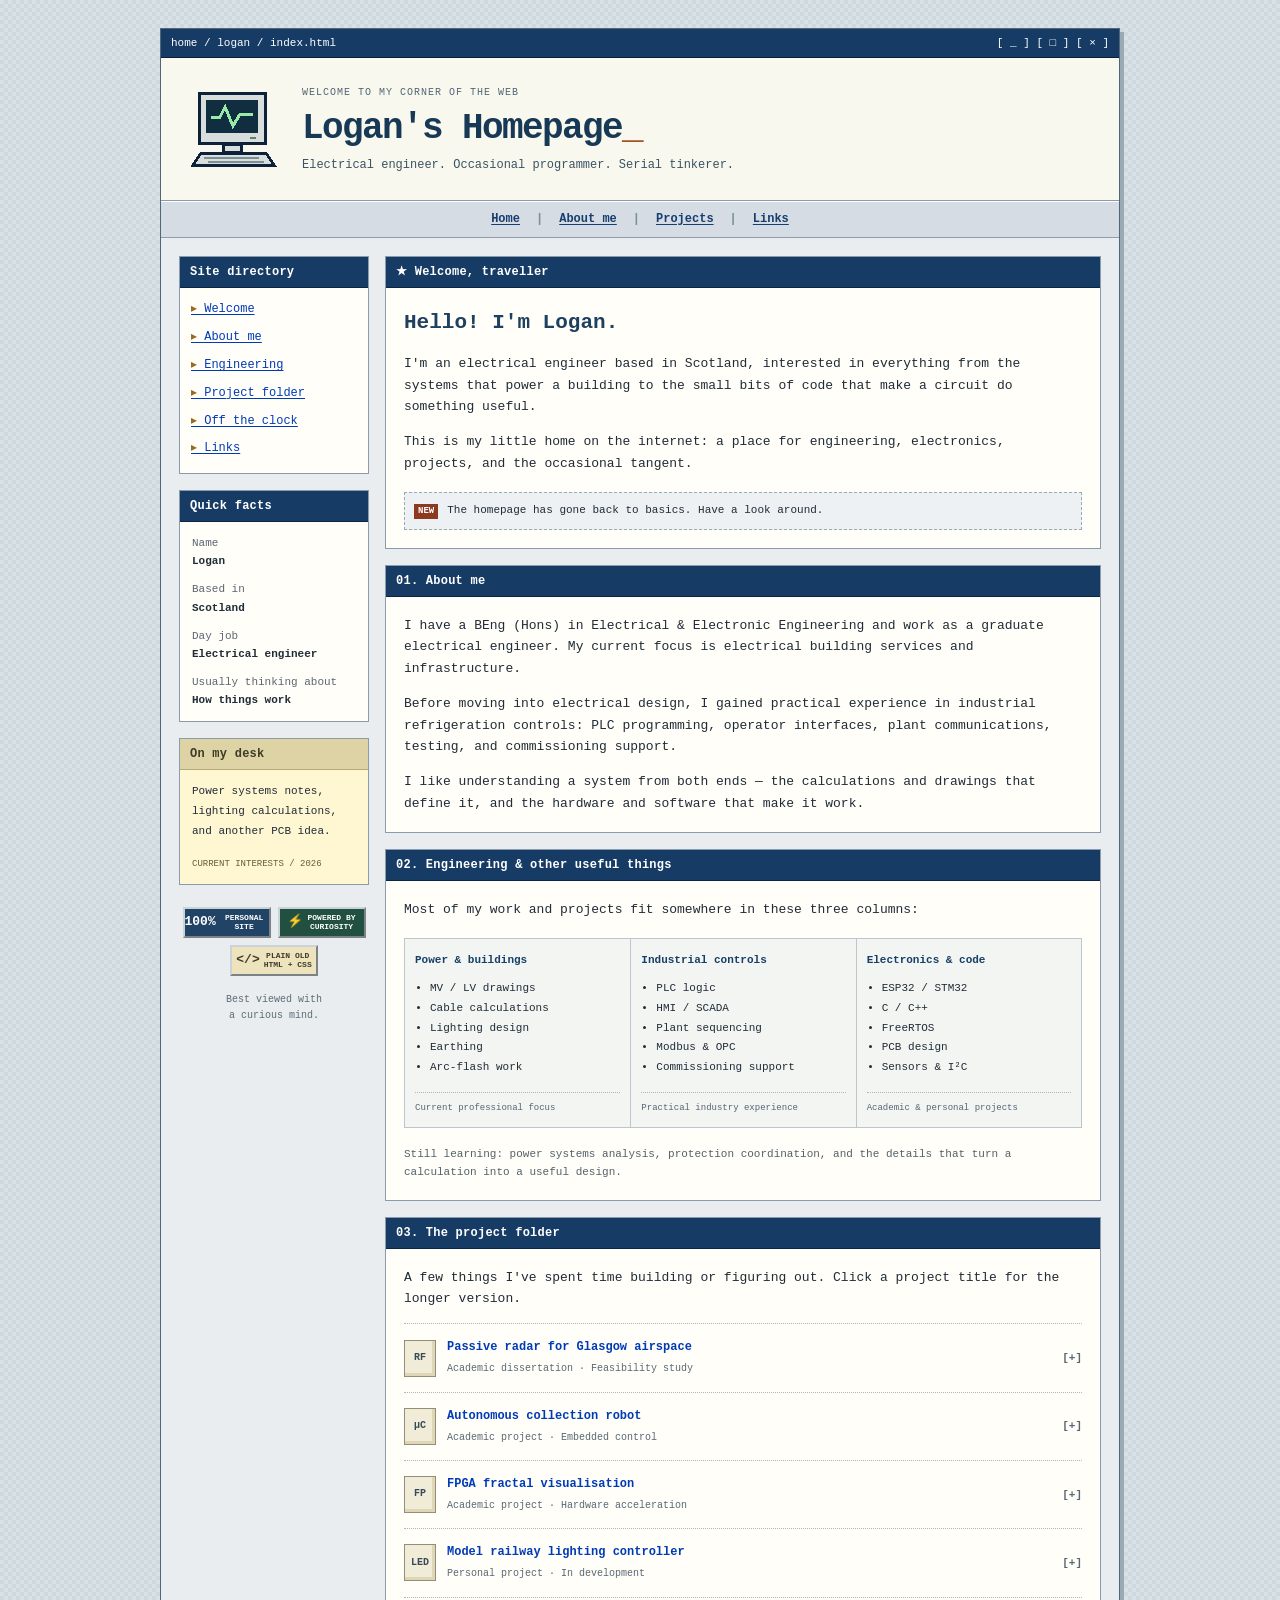
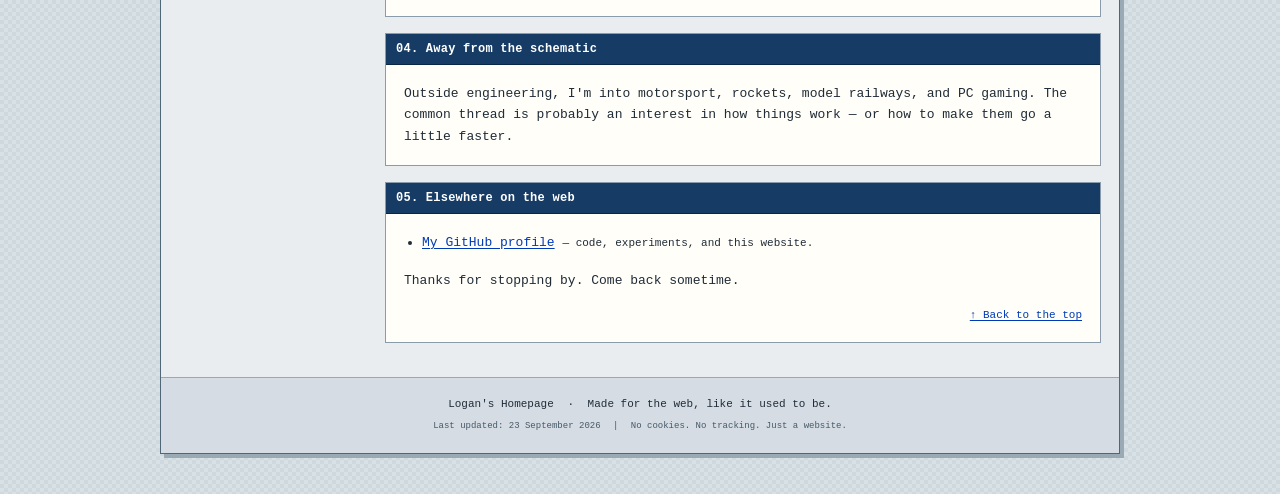
==== index.html @ 2087255b "Remove unwanted personal aside" ====
<!doctype html>
<html lang="en-GB">
<head>
  <meta charset="utf-8">
  <meta name="viewport" content="width=device-width, initial-scale=1">
  <meta name="description" content="Logan's personal homepage. Electrical engineering, industrial controls, electronics, and things built along the way.">
  <meta name="theme-color" content="#163c66">
  <title>Logan's Homepage :: Engineer &amp; Tinkerer</title>
  <link rel="icon" href="favicon.svg" type="image/svg+xml">
  <link rel="stylesheet" href="style.css">
</head>
<body id="top">
  <a class="skip" href="#content">Skip to content</a>
  <div class="site">
    <header>
      <div class="window-bar"><span>home / logan / index.html</span><span aria-hidden="true">[ _ ] [ □ ] [ × ]</span></div>
      <div class="masthead">
        <svg class="computer" viewBox="0 0 88 80" aria-hidden="true" shape-rendering="crispEdges">
          <path d="M8 3H74V53H8Z" fill="#d7dedc" stroke="#0d223a" stroke-width="3"/>
          <path d="M15 10H67V43H15Z" fill="#102e40"/>
          <path d="M20 27H29L34 17L42 36L49 24H62" fill="none" stroke="#99e9a7" stroke-width="3"/>
          <path d="M32 54H50V62H32ZM10 63H75L83 75H2Z" fill="#d7dedc" stroke="#0d223a" stroke-width="3"/>
          <path d="M13 68H68M17 72H73" stroke="#7d8f96" stroke-width="2"/>
          <path d="M59 48H65" stroke="#648064" stroke-width="2"/>
        </svg>
        <div><p class="small-label">WELCOME TO MY CORNER OF THE WEB</p><h1>Logan's Homepage<span aria-hidden="true">_</span></h1><p class="tagline">Electrical engineer. Occasional programmer. Serial tinkerer.</p></div>
      </div>
      <nav class="top-nav" aria-label="Main navigation"><a href="#welcome">Home</a><span aria-hidden="true">|</span><a href="#about">About me</a><span aria-hidden="true">|</span><a href="#projects">Projects</a><span aria-hidden="true">|</span><a href="#links">Links</a></nav>
    </header>

    <div class="columns">
      <aside class="sidebar" aria-label="Homepage directory">
        <section class="box directory"><h2>Site directory</h2><nav aria-label="Section directory"><a href="#welcome"><span aria-hidden="true">▸</span> Welcome</a><a href="#about"><span aria-hidden="true">▸</span> About me</a><a href="#work"><span aria-hidden="true">▸</span> Engineering</a><a href="#projects"><span aria-hidden="true">▸</span> Project folder</a><a href="#off-duty"><span aria-hidden="true">▸</span> Off the clock</a><a href="#links"><span aria-hidden="true">▸</span> Links</a></nav></section>
        <section class="box quick-facts"><h2>Quick facts</h2><dl><dt>Name</dt><dd>Logan</dd><dt>Based in</dt><dd>Scotland</dd><dt>Day job</dt><dd>Electrical engineer</dd><dt>Usually thinking about</dt><dd>How things work</dd></dl></section>
        <section class="box notebook"><h2>On my desk</h2><p>Power systems notes,<br>lighting calculations,<br>and another PCB idea.</p><p class="note-date">CURRENT INTERESTS / 2026</p></section>
        <div class="web-buttons" aria-label="Site badges"><span class="web-button"><b>100%</b><span>PERSONAL SITE</span></span><span class="web-button green"><b>⚡</b><span>POWERED BY<br>CURIOSITY</span></span><span class="web-button cream"><b>&lt;/&gt;</b><span>PLAIN OLD<br>HTML + CSS</span></span></div>
        <p class="sidebar-note">Best viewed with<br>a curious mind.</p>
      </aside>

      <main id="content">
        <section class="box welcome" id="welcome"><h2><span aria-hidden="true">★</span> Welcome, traveller</h2><div class="box-body"><p class="intro">Hello! I'm Logan.</p><p>I'm an electrical engineer based in Scotland, interested in everything from the systems that power a building to the small bits of code that make a circuit do something useful.</p><p>This is my little home on the internet: a place for engineering, electronics, projects, and the occasional tangent.</p><div class="welcome-note"><span class="new-label">NEW</span><span>The homepage has gone back to basics. Have a look around.</span></div></div></section>

        <section class="box" id="about"><h2>01. About me</h2><div class="box-body"><p>I have a BEng (Hons) in Electrical &amp; Electronic Engineering and work as a graduate electrical engineer. My current focus is electrical building services and infrastructure.</p><p>Before moving into electrical design, I gained practical experience in industrial refrigeration controls: PLC programming, operator interfaces, plant communications, testing, and commissioning support.</p><p>I like understanding a system from both ends — the calculations and drawings that define it, and the hardware and software that make it work.</p></div></section>

        <section class="box" id="work"><h2>02. Engineering &amp; other useful things</h2><div class="box-body"><p>Most of my work and projects fit somewhere in these three columns:</p><div class="skills-grid"><section><h3>Power &amp; buildings</h3><ul><li>MV / LV drawings</li><li>Cable calculations</li><li>Lighting design</li><li>Earthing</li><li>Arc-flash work</li></ul><p class="category-note">Current professional focus</p></section><section><h3>Industrial controls</h3><ul><li>PLC logic</li><li>HMI / SCADA</li><li>Plant sequencing</li><li>Modbus &amp; OPC</li><li>Commissioning support</li></ul><p class="category-note">Practical industry experience</p></section><section><h3>Electronics &amp; code</h3><ul><li>ESP32 / STM32</li><li>C / C++</li><li>FreeRTOS</li><li>PCB design</li><li>Sensors &amp; I²C</li></ul><p class="category-note">Academic &amp; personal projects</p></section></div><p class="footnote">Still learning: power systems analysis, protection coordination, and the details that turn a calculation into a useful design.</p></div></section>

        <section class="box projects" id="projects"><h2>03. The project folder</h2><div class="box-body"><p>A few things I've spent time building or figuring out. Click a project title for the longer version.</p>
          <details><summary><span class="file-icon" aria-hidden="true">RF</span><span>Passive radar for Glasgow airspace<small>Academic dissertation · Feasibility study</small></span></summary><div class="project-detail"><p>Could an existing over-the-horizon transmission help detect aircraft near Glasgow? I investigated a passive bistatic radar concept using a non-cooperative illuminator.</p><p>The study brought together propagation, transmitter–target–receiver geometry, link budgets, matched filtering, and pulse integration. The focus was feasibility and detection constraints, rather than an operational tracking system.</p><p class="keywords">RADAR / SIGNAL PROCESSING / LINK BUDGETS</p></div></details>
          <details><summary><span class="file-icon" aria-hidden="true">µC</span><span>Autonomous collection robot<small>Academic project · Embedded control</small></span></summary><div class="project-detail"><p>An ESP32-based robot combining ultrasonic sensing, steering, motor control, and a magnetic collection mechanism.</p><p>FreeRTOS and an explicit state machine coordinated approach, identification, and collection. A separate ESP32-S3 camera unit communicated over I²C to connect vision with the main controller.</p><p class="keywords">ESP32 / FREERTOS / I²C / ROBOTICS</p></div></details>
          <details><summary><span class="file-icon" aria-hidden="true">FP</span><span>FPGA fractal visualisation<small>Academic project · Hardware acceleration</small></span></summary><div class="project-detail"><p>Exploring fractal computation in programmable logic, with a Python and Jupyter interface for experimentation.</p><p>A useful meeting point between mathematics, hardware architecture, and software: deciding where each part of the work should happen.</p><p class="keywords">FPGA / PYTHON / JUPYTER</p></div></details>
          <details><summary><span class="file-icon" aria-hidden="true">LED</span><span>Model railway lighting controller<small>Personal project · In development</small></span></summary><div class="project-detail"><p>A small controller for each model building, running from shared 5 V power and using an STM32 microcontroller to switch its lighting.</p><p>The design brings together 3.3 V regulation, MOSFET LED switching, local mode selection, and an RS-485 bus. The aim is a compact, repeatable way to control lighting across a layout.</p><p class="keywords">STM32 / PCB DESIGN / RS-485 / LEDS</p></div></details>
        </div></section>

        <section class="box" id="off-duty"><h2>04. Away from the schematic</h2><div class="box-body"><p>Outside engineering, I'm into motorsport, rockets, model railways, and PC gaming. The common thread is probably an interest in how things work — or how to make them go a little faster.</p></div></section>

        <section class="box" id="links"><h2>05. Elsewhere on the web</h2><div class="box-body"><ul class="link-list"><li><a href="https://github.com/L0G4NN">My GitHub profile</a> <span>— code, experiments, and this website.</span></li></ul><p>Thanks for stopping by. Come back sometime.</p><p class="back-top"><a href="#top">↑ Back to the top</a></p></div></section>
      </main>
    </div>
    <footer><p>Logan's Homepage <span aria-hidden="true">·</span> Made for the web, like it used to be.</p><p class="footer-small">Last updated: <time datetime="2026-09-23">23 September 2026</time> <span aria-hidden="true">|</span> No cookies. No tracking. Just a website.</p></footer>
  </div>
</body>
</html>
---- style.css ----
:root{--navy:#163c66;--blue:#244f7d;--line:#8a9bab;--paper:#fffef8;--mono:"ABC Areal Mono","Areal Mono","Courier New",monospace}
*{box-sizing:border-box}html{scroll-padding-top:16px}body{margin:0;padding:28px 16px 40px;background-color:#d9e1e5;background-image:linear-gradient(45deg,#cdd8df 25%,transparent 25%,transparent 75%,#cdd8df 75%),linear-gradient(45deg,#cdd8df 25%,transparent 25%,transparent 75%,#cdd8df 75%);background-size:8px 8px;background-position:0 0,4px 4px;color:#202c38;font:13px/1.65 var(--mono)}a{color:#003bb7;text-decoration:underline;text-underline-offset:2px}a:visited{color:#663399}a:hover{color:#a32d15;background:#fff5be}a:focus-visible,summary:focus-visible{outline:3px solid #bd4e16;outline-offset:3px}p{margin:0 0 14px}p:last-child{margin-bottom:0}.site{max-width:960px;margin:auto;background:#e9edef;border:1px solid #506778;box-shadow:4px 4px 0 #9aaab4}.window-bar{background:var(--navy);color:white;display:flex;justify-content:space-between;gap:16px;padding:5px 10px;font-size:11px;border-bottom:1px solid #081e38}.masthead{display:flex;align-items:center;gap:23px;padding:27px 30px 24px;background:#f8f8ef;border-bottom:1px solid var(--line)}.computer{width:88px;height:80px;flex:none}.small-label{font-size:10px;letter-spacing:1px;color:#526675;margin-bottom:5px}h1{font-size:clamp(23px,4vw,36px);line-height:1.2;letter-spacing:-1.6px;margin:0 0 6px;color:#183956}h1>span{color:#a45123}.tagline{font-size:12px;margin:0;color:#3c5364}.top-nav{display:flex;flex-wrap:wrap;justify-content:center;gap:16px;padding:8px 16px;border-top:1px solid #fff;border-bottom:1px solid #8d9da9;background:#d5dce3;font-weight:bold;font-size:12px}.top-nav a,.top-nav a:visited{color:#183e70}.top-nav>span{color:#7b8d9d}.columns{display:grid;grid-template-columns:190px minmax(0,1fr);gap:16px;padding:18px}.sidebar,main{min-width:0}.box{border:1px solid var(--line);background:var(--paper);margin-bottom:16px;scroll-margin-top:16px}.box>h2{font-size:12px;line-height:1.5;margin:0;padding:6px 10px;background:var(--navy);color:#fff;letter-spacing:.25px;border-bottom:1px solid #092644}.box-body{padding:18px}.directory nav{padding:8px 11px 10px}.directory a{display:block;padding:4px 0;font-size:12px}.directory a span{color:#996b1d;text-decoration:none}.quick-facts dl{padding:12px;margin:0;font-size:11px}.quick-facts dt{color:#5c6671;margin-top:10px}.quick-facts dt:first-child{margin-top:0}.quick-facts dd{margin:0;font-weight:bold}.notebook{background:#fff7d2}.notebook>h2{background:#ddd3a5;color:#3e3b27;border-color:#b5a975}.notebook>p{padding:12px 12px 0;font-size:11px;line-height:1.8}.notebook .note-date{padding:0 12px 12px;font-size:9px;color:#655c37}.intro{font-weight:bold;font-size:21px;color:#1e4161;margin-bottom:12px}.welcome-note{display:flex;align-items:flex-start;gap:9px;background:#edf1f3;border:1px dashed #9aabb7;padding:9px;font-size:11px;line-height:1.6;margin-top:18px}.new-label{display:inline-block;background:#8d3821;color:#fff;padding:0 4px;font-size:9px;font-weight:bold;flex:none;margin-top:2px}.skills-grid{display:grid;grid-template-columns:repeat(3,minmax(0,1fr));border:1px solid #bcc6ce;margin-block:17px}.skills-grid section{padding:12px 10px;background:#f3f5f3}.skills-grid section+section{border-left:1px solid #bcc6ce}.skills-grid h3{font-size:11px;margin:0 0 10px;color:#173f67}.skills-grid ul{padding-left:15px;margin:0 0 14px;font-size:11px;line-height:1.8}.category-note{font-size:9px;color:#556574;border-top:1px dotted #aab7bf;padding-top:8px;line-height:1.6}.footnote{font-size:11px;color:#53616a}details{border-top:1px dotted #a8b6be}details:last-child{border-bottom:1px dotted #a8b6be}summary{cursor:pointer;padding:14px 0;display:flex;gap:11px;align-items:center;font-size:12px;font-weight:bold;color:#003bb7}summary::after{content:"[+]";margin-left:auto;flex:none;font-size:11px;color:#596873}details[open] summary::after{content:"[−]"}summary::-webkit-details-marker{display:none}summary:hover{background:#f2f3e9}summary>span:nth-child(2){min-width:0}summary small{display:block;font-size:10px;font-weight:normal;color:#586875;margin-top:3px}.file-icon{width:32px;height:37px;background:#f1ecd8;box-shadow:inset -3px -3px 0 #ded6b6;border:1px solid #958e77;color:#364b58;display:grid;place-items:center;font-size:10px;flex:none}.project-detail{padding:0 0 17px 43px;font-size:12px}.keywords{font-size:10px;color:#536775;border-left:3px solid #b4c2cb;padding-left:9px}.link-list{padding-left:18px;margin:0 0 17px}.link-list span{font-size:11px}.back-top{text-align:right;font-size:11px}.web-buttons{display:flex;flex-wrap:wrap;justify-content:center;gap:7px;margin-top:22px}.web-button{display:flex;width:88px;height:31px;border:2px outset #cad3da;background:#214366;color:#fff;font:8px/1.15 var(--mono);align-items:center;justify-content:center;text-align:center;gap:4px}.web-button b{font-size:13px}.web-button span{font-weight:bold}.web-button.green{background:#214f40}.web-button.cream{background:#ede4bd;color:#3e3a2c}.sidebar-note{text-align:center;font-size:10px;line-height:1.6;color:#5d6d76;margin-top:16px}footer{text-align:center;padding:17px 15px 19px;border-top:1px solid #97a8b6;background:#d5dce3;font-size:11px}footer p{margin-bottom:6px}.footer-small{font-size:9px;color:#465967}footer p span{margin-inline:7px}.skip{position:absolute;top:-60px;left:16px;background:white;padding:10px;z-index:10}.skip:focus{top:4px}
@media(max-width:720px){body{padding:12px 10px 24px}.masthead{padding:23px 18px;gap:15px}.computer{width:65px;height:60px}h1{font-size:27px}.small-label{font-size:8px;letter-spacing:.5px}.tagline{font-size:11px}.columns{grid-template-columns:150px minmax(0,1fr);padding:12px;gap:12px}.box-body{padding:14px}.skills-grid{grid-template-columns:1fr}.skills-grid section+section{border-left:0;border-top:1px solid #bcc6ce}.skills-grid ul{columns:2;column-gap:25px}.category-note{font-size:10px}.box>h2{font-size:11px}.directory a{font-size:11px}.quick-facts dl{padding:10px}.window-bar{font-size:9px}.top-nav{gap:13px}.project-detail{padding-left:0}.intro{font-size:19px}}
@media(max-width:500px){body{font-size:12px}.site{box-shadow:2px 2px 0 #9aaab4}.masthead{align-items:flex-start;padding:20px 13px;gap:11px}.computer{width:49px;height:46px;margin-top:3px}h1{font-size:24px;letter-spacing:-1px}.small-label{font-size:7px}.tagline{font-size:10px}.window-bar{font-size:8px}.window-bar>span:last-child{display:none}.top-nav{font-size:11px;gap:10px;padding-inline:9px}.columns{display:flex;flex-direction:column;padding:10px;gap:0}.sidebar .quick-facts,.sidebar .notebook,.web-buttons,.sidebar-note{display:none}.directory nav{display:grid;grid-template-columns:1fr 1fr;gap:0 10px;padding:7px 11px}.directory a{padding:6px 0}.box-body{padding:15px}.box>h2{font-size:12px}.welcome-note{font-size:10px}summary{font-size:12px;gap:9px}summary small{font-size:9px}.project-detail{font-size:12px}.footer-small{line-height:1.9}footer p span{margin-inline:3px}}
@media print{body{background:white;padding:0}.site{max-width:none;border:0;box-shadow:none}.sidebar,.top-nav,.window-bar,.back-top{display:none}.columns{display:block;padding:0}.box{break-inside:avoid}.masthead{padding:15px 0}.box>h2{background:#eee;color:#111}a{color:#111}footer{background:white}}
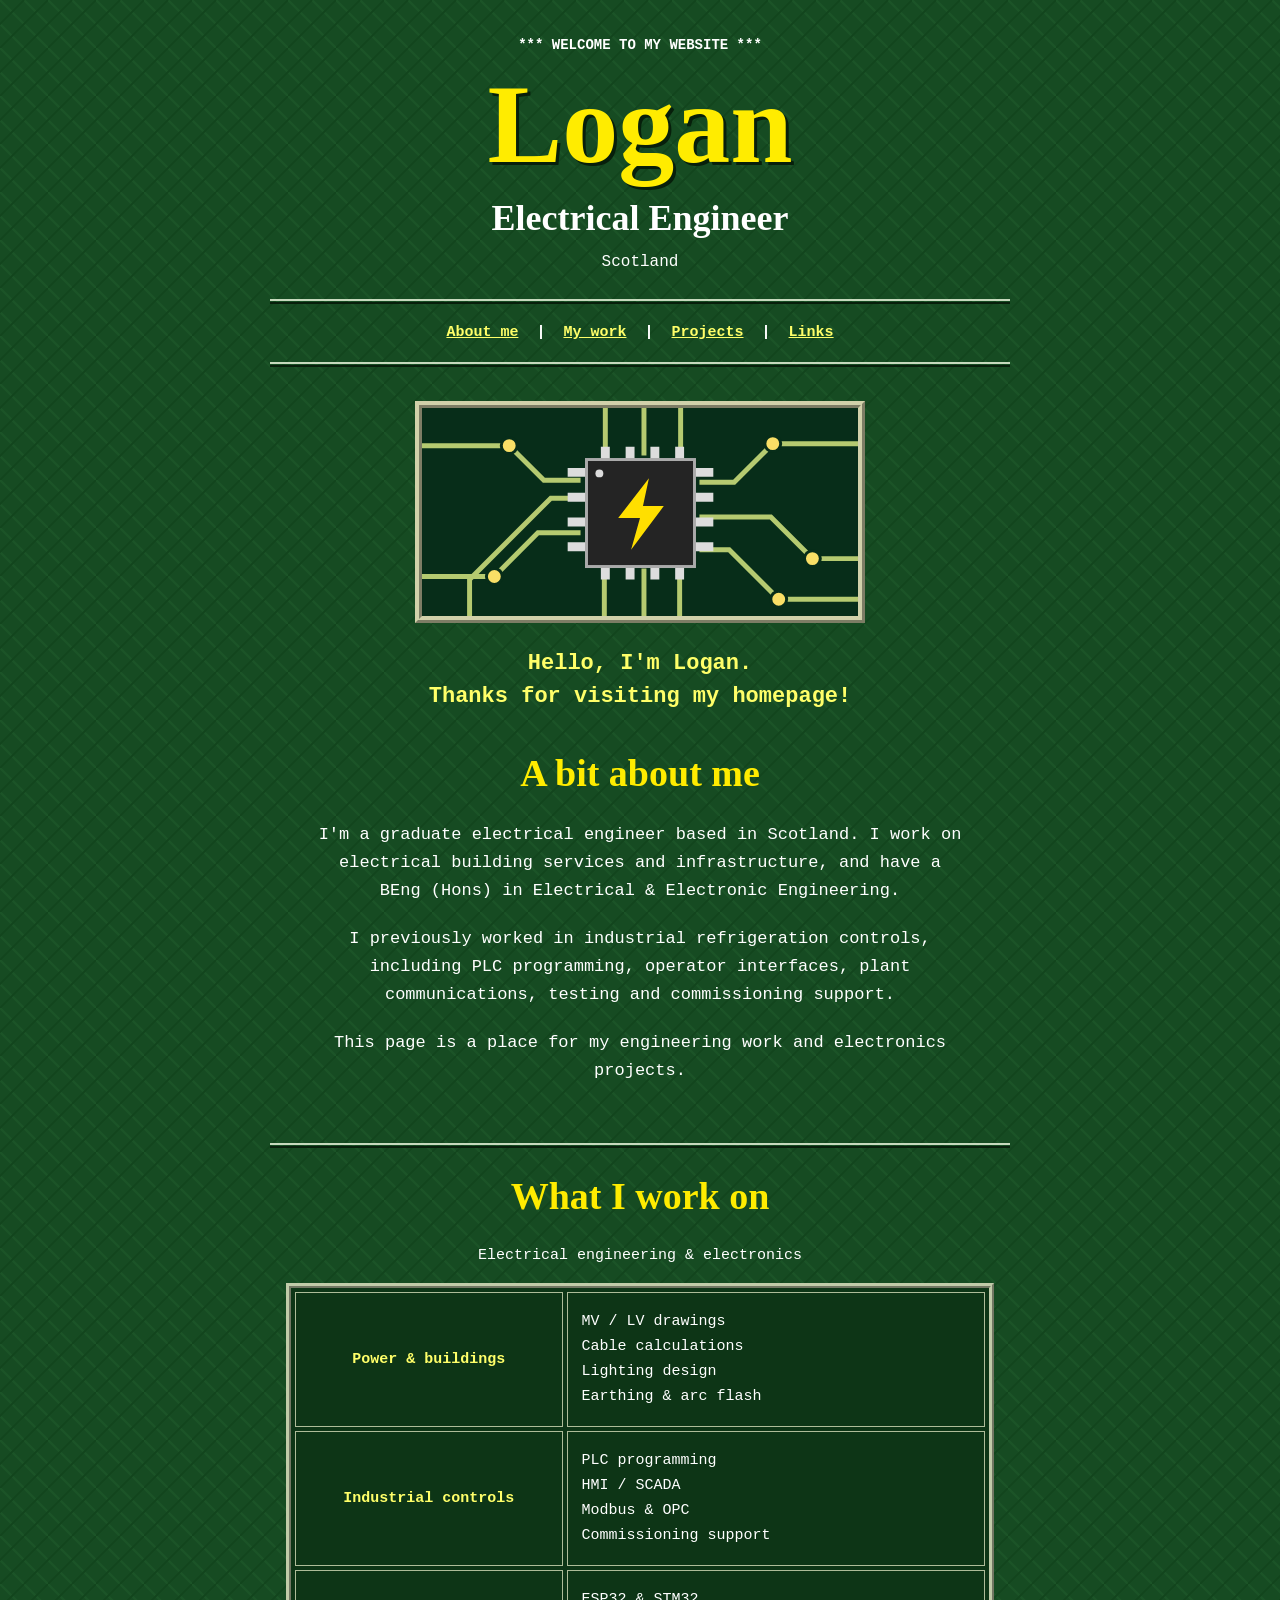
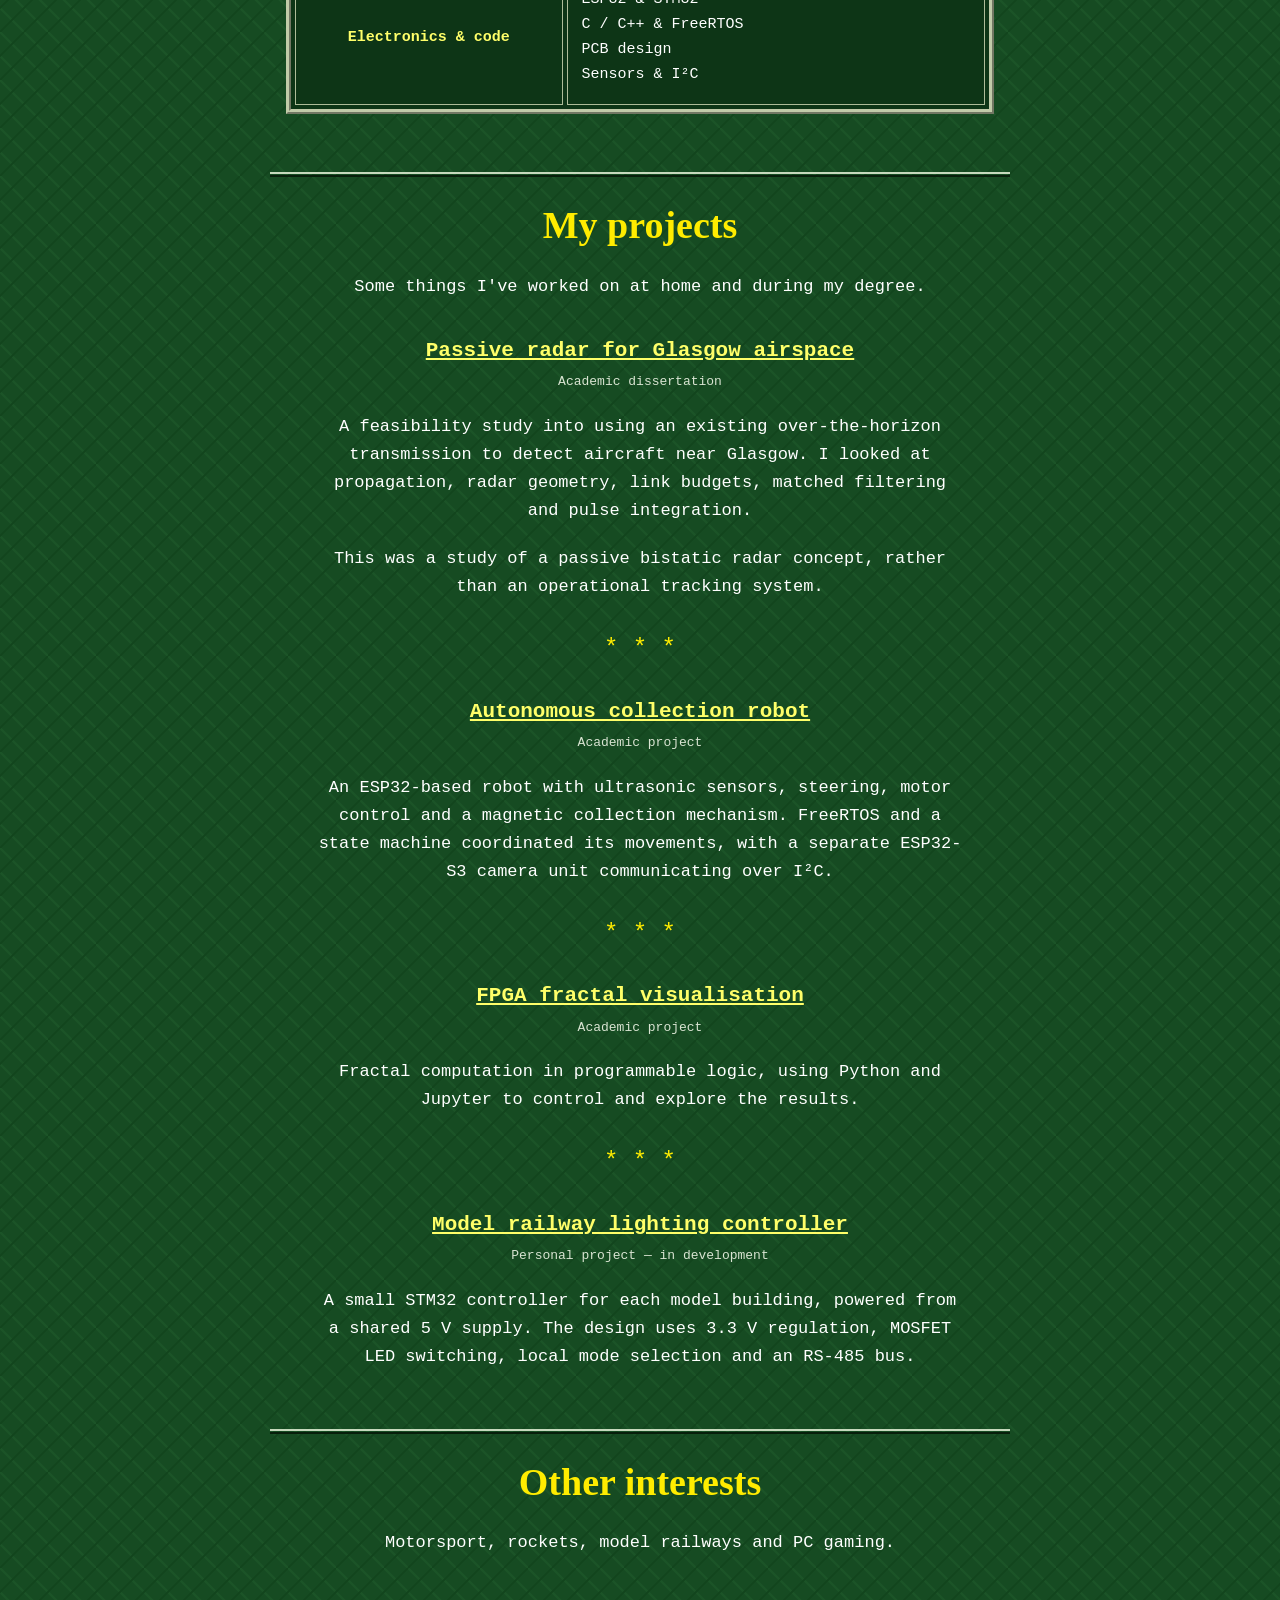
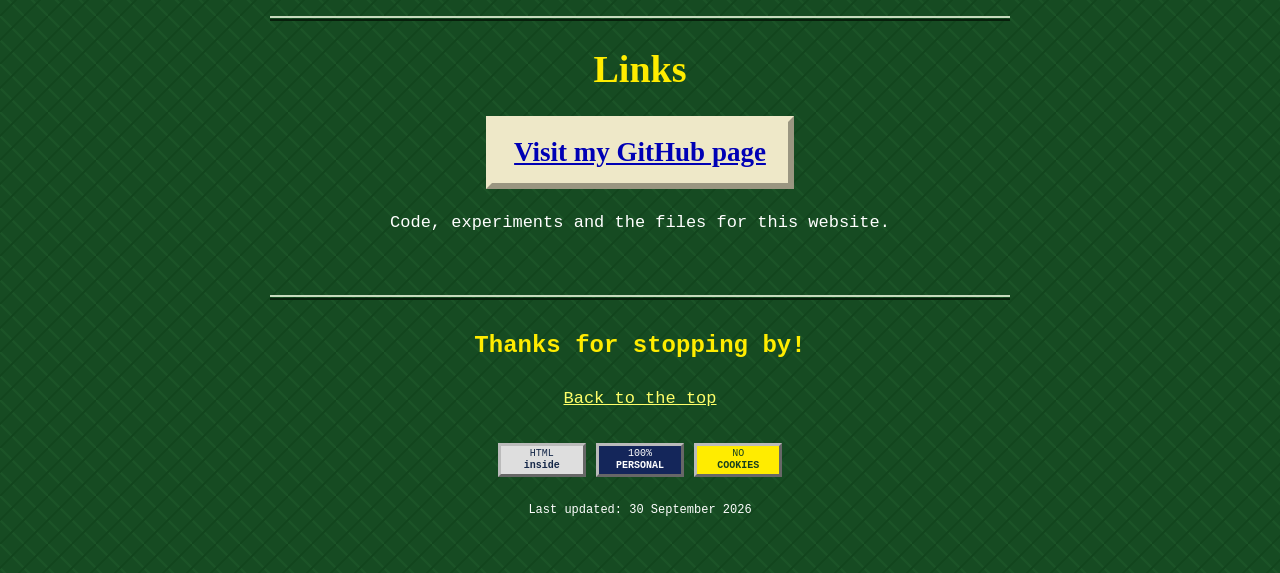
==== commit 14e8d84d: "Restyle homepage as a homemade early-2000s personal site" ====
--- a/index.html
+++ b/index.html
@@ -3,60 +3,113 @@
 <head>
   <meta charset="utf-8">
   <meta name="viewport" content="width=device-width, initial-scale=1">
-  <meta name="description" content="Logan's personal homepage. Electrical engineering, industrial controls, electronics, and things built along the way.">
-  <meta name="theme-color" content="#163c66">
-  <title>Logan's Homepage :: Engineer &amp; Tinkerer</title>
+  <meta name="description" content="Logan's personal website. Electrical engineering, electronics and projects.">
+  <meta name="theme-color" content="#164b22">
+  <title>Welcome to Logan's Website!</title>
   <link rel="icon" href="favicon.svg" type="image/svg+xml">
   <link rel="stylesheet" href="style.css">
 </head>
 <body id="top">
-  <a class="skip" href="#content">Skip to content</a>
-  <div class="site">
+  <a class="skip" href="#about">Skip to content</a>
+  <div class="page">
     <header>
-      <div class="window-bar"><span>home / logan / index.html</span><span aria-hidden="true">[ _ ] [ □ ] [ × ]</span></div>
-      <div class="masthead">
-        <svg class="computer" viewBox="0 0 88 80" aria-hidden="true" shape-rendering="crispEdges">
-          <path d="M8 3H74V53H8Z" fill="#d7dedc" stroke="#0d223a" stroke-width="3"/>
-          <path d="M15 10H67V43H15Z" fill="#102e40"/>
-          <path d="M20 27H29L34 17L42 36L49 24H62" fill="none" stroke="#99e9a7" stroke-width="3"/>
-          <path d="M32 54H50V62H32ZM10 63H75L83 75H2Z" fill="#d7dedc" stroke="#0d223a" stroke-width="3"/>
-          <path d="M13 68H68M17 72H73" stroke="#7d8f96" stroke-width="2"/>
-          <path d="M59 48H65" stroke="#648064" stroke-width="2"/>
+      <p class="welcome">*** WELCOME TO MY WEBSITE ***</p>
+      <h1>Logan</h1>
+      <p class="subtitle">Electrical Engineer</p>
+      <p class="location">Scotland</p>
+      <hr>
+      <nav aria-label="Main navigation">
+        <a href="#about">About me</a> <span>|</span>
+        <a href="#work">My work</a> <span>|</span>
+        <a href="#projects">Projects</a> <span>|</span>
+        <a href="#links">Links</a>
+      </nav>
+      <hr>
+    </header>
+    <main>
+      <div class="picture">
+        <svg viewBox="0 0 440 210" role="img" aria-labelledby="circuit-title">
+          <title id="circuit-title">A simple drawing of a microchip and circuit tracks</title>
+          <rect width="440" height="210" fill="#072d19"/>
+          <g fill="none" stroke="#b5ca70" stroke-width="5">
+            <path d="M0 38H88L123 73H160M0 170H73L117 126H160M48 210V173L130 91H160M280 75H315L354 36H440M280 110H352L394 152H440M280 143H310L360 193H440M185 0V48M224 0V48M261 0V48M184 162V210M224 162V210M260 162V210"/>
+          </g>
+          <g fill="#f9df66" stroke="#072d19" stroke-width="3">
+            <circle cx="88" cy="38" r="8"/><circle cx="73" cy="170" r="8"/><circle cx="354" cy="36" r="8"/><circle cx="394" cy="152" r="8"/><circle cx="360" cy="193" r="8"/>
+          </g>
+          <path d="M147 65H170M147 90H170M147 115H170M147 140H170M270 65H294M270 90H294M270 115H294M270 140H294M185 39V58M210 39V58M235 39V58M260 39V58M185 151V173M210 151V173M235 151V173M260 151V173" stroke="#ddd" stroke-width="9"/>
+          <rect x="166" y="52" width="109" height="108" fill="#242424" stroke="#aaa" stroke-width="3"/>
+          <circle cx="179" cy="66" r="4" fill="#ddd"/>
+          <path d="M229 71L198 111H220L211 143L244 99H223Z" fill="#ffdf00"/>
         </svg>
-        <div><p class="small-label">WELCOME TO MY CORNER OF THE WEB</p><h1>Logan's Homepage<span aria-hidden="true">_</span></h1><p class="tagline">Electrical engineer. Occasional programmer. Serial tinkerer.</p></div>
       </div>
-      <nav class="top-nav" aria-label="Main navigation"><a href="#welcome">Home</a><span aria-hidden="true">|</span><a href="#about">About me</a><span aria-hidden="true">|</span><a href="#projects">Projects</a><span aria-hidden="true">|</span><a href="#links">Links</a></nav>
-    </header>
-
-    <div class="columns">
-      <aside class="sidebar" aria-label="Homepage directory">
-        <section class="box directory"><h2>Site directory</h2><nav aria-label="Section directory"><a href="#welcome"><span aria-hidden="true">▸</span> Welcome</a><a href="#about"><span aria-hidden="true">▸</span> About me</a><a href="#work"><span aria-hidden="true">▸</span> Engineering</a><a href="#projects"><span aria-hidden="true">▸</span> Project folder</a><a href="#off-duty"><span aria-hidden="true">▸</span> Off the clock</a><a href="#links"><span aria-hidden="true">▸</span> Links</a></nav></section>
-        <section class="box quick-facts"><h2>Quick facts</h2><dl><dt>Name</dt><dd>Logan</dd><dt>Based in</dt><dd>Scotland</dd><dt>Day job</dt><dd>Electrical engineer</dd><dt>Usually thinking about</dt><dd>How things work</dd></dl></section>
-        <section class="box notebook"><h2>On my desk</h2><p>Power systems notes,<br>lighting calculations,<br>and another PCB idea.</p><p class="note-date">CURRENT INTERESTS / 2026</p></section>
-        <div class="web-buttons" aria-label="Site badges"><span class="web-button"><b>100%</b><span>PERSONAL SITE</span></span><span class="web-button green"><b>⚡</b><span>POWERED BY<br>CURIOSITY</span></span><span class="web-button cream"><b>&lt;/&gt;</b><span>PLAIN OLD<br>HTML + CSS</span></span></div>
-        <p class="sidebar-note">Best viewed with<br>a curious mind.</p>
-      </aside>
-
-      <main id="content">
-        <section class="box welcome" id="welcome"><h2><span aria-hidden="true">★</span> Welcome, traveller</h2><div class="box-body"><p class="intro">Hello! I'm Logan.</p><p>I'm an electrical engineer based in Scotland, interested in everything from the systems that power a building to the small bits of code that make a circuit do something useful.</p><p>This is my little home on the internet: a place for engineering, electronics, projects, and the occasional tangent.</p><div class="welcome-note"><span class="new-label">NEW</span><span>The homepage has gone back to basics. Have a look around.</span></div></div></section>
-
-        <section class="box" id="about"><h2>01. About me</h2><div class="box-body"><p>I have a BEng (Hons) in Electrical &amp; Electronic Engineering and work as a graduate electrical engineer. My current focus is electrical building services and infrastructure.</p><p>Before moving into electrical design, I gained practical experience in industrial refrigeration controls: PLC programming, operator interfaces, plant communications, testing, and commissioning support.</p><p>I like understanding a system from both ends — the calculations and drawings that define it, and the hardware and software that make it work.</p></div></section>
-
-        <section class="box" id="work"><h2>02. Engineering &amp; other useful things</h2><div class="box-body"><p>Most of my work and projects fit somewhere in these three columns:</p><div class="skills-grid"><section><h3>Power &amp; buildings</h3><ul><li>MV / LV drawings</li><li>Cable calculations</li><li>Lighting design</li><li>Earthing</li><li>Arc-flash work</li></ul><p class="category-note">Current professional focus</p></section><section><h3>Industrial controls</h3><ul><li>PLC logic</li><li>HMI / SCADA</li><li>Plant sequencing</li><li>Modbus &amp; OPC</li><li>Commissioning support</li></ul><p class="category-note">Practical industry experience</p></section><section><h3>Electronics &amp; code</h3><ul><li>ESP32 / STM32</li><li>C / C++</li><li>FreeRTOS</li><li>PCB design</li><li>Sensors &amp; I²C</li></ul><p class="category-note">Academic &amp; personal projects</p></section></div><p class="footnote">Still learning: power systems analysis, protection coordination, and the details that turn a calculation into a useful design.</p></div></section>
-
-        <section class="box projects" id="projects"><h2>03. The project folder</h2><div class="box-body"><p>A few things I've spent time building or figuring out. Click a project title for the longer version.</p>
-          <details><summary><span class="file-icon" aria-hidden="true">RF</span><span>Passive radar for Glasgow airspace<small>Academic dissertation · Feasibility study</small></span></summary><div class="project-detail"><p>Could an existing over-the-horizon transmission help detect aircraft near Glasgow? I investigated a passive bistatic radar concept using a non-cooperative illuminator.</p><p>The study brought together propagation, transmitter–target–receiver geometry, link budgets, matched filtering, and pulse integration. The focus was feasibility and detection constraints, rather than an operational tracking system.</p><p class="keywords">RADAR / SIGNAL PROCESSING / LINK BUDGETS</p></div></details>
-          <details><summary><span class="file-icon" aria-hidden="true">µC</span><span>Autonomous collection robot<small>Academic project · Embedded control</small></span></summary><div class="project-detail"><p>An ESP32-based robot combining ultrasonic sensing, steering, motor control, and a magnetic collection mechanism.</p><p>FreeRTOS and an explicit state machine coordinated approach, identification, and collection. A separate ESP32-S3 camera unit communicated over I²C to connect vision with the main controller.</p><p class="keywords">ESP32 / FREERTOS / I²C / ROBOTICS</p></div></details>
-          <details><summary><span class="file-icon" aria-hidden="true">FP</span><span>FPGA fractal visualisation<small>Academic project · Hardware acceleration</small></span></summary><div class="project-detail"><p>Exploring fractal computation in programmable logic, with a Python and Jupyter interface for experimentation.</p><p>A useful meeting point between mathematics, hardware architecture, and software: deciding where each part of the work should happen.</p><p class="keywords">FPGA / PYTHON / JUPYTER</p></div></details>
-          <details><summary><span class="file-icon" aria-hidden="true">LED</span><span>Model railway lighting controller<small>Personal project · In development</small></span></summary><div class="project-detail"><p>A small controller for each model building, running from shared 5 V power and using an STM32 microcontroller to switch its lighting.</p><p>The design brings together 3.3 V regulation, MOSFET LED switching, local mode selection, and an RS-485 bus. The aim is a compact, repeatable way to control lighting across a layout.</p><p class="keywords">STM32 / PCB DESIGN / RS-485 / LEDS</p></div></details>
-        </div></section>
-
-        <section class="box" id="off-duty"><h2>04. Away from the schematic</h2><div class="box-body"><p>Outside engineering, I'm into motorsport, rockets, model railways, and PC gaming. The common thread is probably an interest in how things work — or how to make them go a little faster.</p></div></section>
-
-        <section class="box" id="links"><h2>05. Elsewhere on the web</h2><div class="box-body"><ul class="link-list"><li><a href="https://github.com/L0G4NN">My GitHub profile</a> <span>— code, experiments, and this website.</span></li></ul><p>Thanks for stopping by. Come back sometime.</p><p class="back-top"><a href="#top">↑ Back to the top</a></p></div></section>
-      </main>
-    </div>
-    <footer><p>Logan's Homepage <span aria-hidden="true">·</span> Made for the web, like it used to be.</p><p class="footer-small">Last updated: <time datetime="2026-09-23">23 September 2026</time> <span aria-hidden="true">|</span> No cookies. No tracking. Just a website.</p></footer>
+      <p class="hello">Hello, I'm Logan.<br>Thanks for visiting my homepage!</p>
+      <section id="about">
+        <h2>A bit about me</h2>
+        <p>I'm a graduate electrical engineer based in Scotland. I work on electrical building services and infrastructure, and have a BEng (Hons) in Electrical &amp; Electronic Engineering.</p>
+        <p>I previously worked in industrial refrigeration controls, including PLC programming, operator interfaces, plant communications, testing and commissioning support.</p>
+        <p>This page is a place for my engineering work and electronics projects.</p>
+      </section>
+      <hr>
+      <section id="work">
+        <h2>What I work on</h2>
+        <table>
+          <caption>Electrical engineering &amp; electronics</caption>
+          <tbody>
+            <tr><th scope="row">Power &amp; buildings</th><td>MV / LV drawings<br>Cable calculations<br>Lighting design<br>Earthing &amp; arc flash</td></tr>
+            <tr><th scope="row">Industrial controls</th><td>PLC programming<br>HMI / SCADA<br>Modbus &amp; OPC<br>Commissioning support</td></tr>
+            <tr><th scope="row">Electronics &amp; code</th><td>ESP32 &amp; STM32<br>C / C++ &amp; FreeRTOS<br>PCB design<br>Sensors &amp; I²C</td></tr>
+          </tbody>
+        </table>
+      </section>
+      <hr>
+      <section id="projects">
+        <h2>My projects</h2>
+        <p class="project-intro">Some things I've worked on at home and during my degree.</p>
+        <article>
+          <h3>Passive radar for Glasgow airspace</h3>
+          <p class="project-type">Academic dissertation</p>
+          <p>A feasibility study into using an existing over-the-horizon transmission to detect aircraft near Glasgow. I looked at propagation, radar geometry, link budgets, matched filtering and pulse integration.</p>
+          <p>This was a study of a passive bistatic radar concept, rather than an operational tracking system.</p>
+        </article>
+        <div class="divider" aria-hidden="true">* * *</div>
+        <article>
+          <h3>Autonomous collection robot</h3>
+          <p class="project-type">Academic project</p>
+          <p>An ESP32-based robot with ultrasonic sensors, steering, motor control and a magnetic collection mechanism. FreeRTOS and a state machine coordinated its movements, with a separate ESP32-S3 camera unit communicating over I²C.</p>
+        </article>
+        <div class="divider" aria-hidden="true">* * *</div>
+        <article>
+          <h3>FPGA fractal visualisation</h3>
+          <p class="project-type">Academic project</p>
+          <p>Fractal computation in programmable logic, using Python and Jupyter to control and explore the results.</p>
+        </article>
+        <div class="divider" aria-hidden="true">* * *</div>
+        <article>
+          <h3>Model railway lighting controller</h3>
+          <p class="project-type">Personal project — in development</p>
+          <p>A small STM32 controller for each model building, powered from a shared 5 V supply. The design uses 3.3 V regulation, MOSFET LED switching, local mode selection and an RS-485 bus.</p>
+        </article>
+      </section>
+      <hr>
+      <section id="interests">
+        <h2>Other interests</h2>
+        <p>Motorsport, rockets, model railways and PC gaming.</p>
+      </section>
+      <hr>
+      <section id="links">
+        <h2>Links</h2>
+        <p><a class="github-link" href="https://github.com/L0G4NN">Visit my GitHub page</a></p>
+        <p>Code, experiments and the files for this website.</p>
+      </section>
+    </main>
+    <footer>
+      <hr>
+      <p class="thanks">Thanks for stopping by!</p>
+      <p><a href="#top">Back to the top</a></p>
+      <p class="badges"><span>HTML<br><b>inside</b></span> <span>100%<br><b>PERSONAL</b></span> <span>NO<br><b>COOKIES</b></span></p>
+      <p class="updated">Last updated: <time datetime="2026-09-30">30 September 2026</time></p>
+    </footer>
   </div>
 </body>
 </html>
--- a/style.css
+++ b/style.css
@@ -1,5 +1,76 @@
-:root{--navy:#163c66;--blue:#244f7d;--line:#8a9bab;--paper:#fffef8;--mono:"ABC Areal Mono","Areal Mono","Courier New",monospace}
-*{box-sizing:border-box}html{scroll-padding-top:16px}body{margin:0;padding:28px 16px 40px;background-color:#d9e1e5;background-image:linear-gradient(45deg,#cdd8df 25%,transparent 25%,transparent 75%,#cdd8df 75%),linear-gradient(45deg,#cdd8df 25%,transparent 25%,transparent 75%,#cdd8df 75%);background-size:8px 8px;background-position:0 0,4px 4px;color:#202c38;font:13px/1.65 var(--mono)}a{color:#003bb7;text-decoration:underline;text-underline-offset:2px}a:visited{color:#663399}a:hover{color:#a32d15;background:#fff5be}a:focus-visible,summary:focus-visible{outline:3px solid #bd4e16;outline-offset:3px}p{margin:0 0 14px}p:last-child{margin-bottom:0}.site{max-width:960px;margin:auto;background:#e9edef;border:1px solid #506778;box-shadow:4px 4px 0 #9aaab4}.window-bar{background:var(--navy);color:white;display:flex;justify-content:space-between;gap:16px;padding:5px 10px;font-size:11px;border-bottom:1px solid #081e38}.masthead{display:flex;align-items:center;gap:23px;padding:27px 30px 24px;background:#f8f8ef;border-bottom:1px solid var(--line)}.computer{width:88px;height:80px;flex:none}.small-label{font-size:10px;letter-spacing:1px;color:#526675;margin-bottom:5px}h1{font-size:clamp(23px,4vw,36px);line-height:1.2;letter-spacing:-1.6px;margin:0 0 6px;color:#183956}h1>span{color:#a45123}.tagline{font-size:12px;margin:0;color:#3c5364}.top-nav{display:flex;flex-wrap:wrap;justify-content:center;gap:16px;padding:8px 16px;border-top:1px solid #fff;border-bottom:1px solid #8d9da9;background:#d5dce3;font-weight:bold;font-size:12px}.top-nav a,.top-nav a:visited{color:#183e70}.top-nav>span{color:#7b8d9d}.columns{display:grid;grid-template-columns:190px minmax(0,1fr);gap:16px;padding:18px}.sidebar,main{min-width:0}.box{border:1px solid var(--line);background:var(--paper);margin-bottom:16px;scroll-margin-top:16px}.box>h2{font-size:12px;line-height:1.5;margin:0;padding:6px 10px;background:var(--navy);color:#fff;letter-spacing:.25px;border-bottom:1px solid #092644}.box-body{padding:18px}.directory nav{padding:8px 11px 10px}.directory a{display:block;padding:4px 0;font-size:12px}.directory a span{color:#996b1d;text-decoration:none}.quick-facts dl{padding:12px;margin:0;font-size:11px}.quick-facts dt{color:#5c6671;margin-top:10px}.quick-facts dt:first-child{margin-top:0}.quick-facts dd{margin:0;font-weight:bold}.notebook{background:#fff7d2}.notebook>h2{background:#ddd3a5;color:#3e3b27;border-color:#b5a975}.notebook>p{padding:12px 12px 0;font-size:11px;line-height:1.8}.notebook .note-date{padding:0 12px 12px;font-size:9px;color:#655c37}.intro{font-weight:bold;font-size:21px;color:#1e4161;margin-bottom:12px}.welcome-note{display:flex;align-items:flex-start;gap:9px;background:#edf1f3;border:1px dashed #9aabb7;padding:9px;font-size:11px;line-height:1.6;margin-top:18px}.new-label{display:inline-block;background:#8d3821;color:#fff;padding:0 4px;font-size:9px;font-weight:bold;flex:none;margin-top:2px}.skills-grid{display:grid;grid-template-columns:repeat(3,minmax(0,1fr));border:1px solid #bcc6ce;margin-block:17px}.skills-grid section{padding:12px 10px;background:#f3f5f3}.skills-grid section+section{border-left:1px solid #bcc6ce}.skills-grid h3{font-size:11px;margin:0 0 10px;color:#173f67}.skills-grid ul{padding-left:15px;margin:0 0 14px;font-size:11px;line-height:1.8}.category-note{font-size:9px;color:#556574;border-top:1px dotted #aab7bf;padding-top:8px;line-height:1.6}.footnote{font-size:11px;color:#53616a}details{border-top:1px dotted #a8b6be}details:last-child{border-bottom:1px dotted #a8b6be}summary{cursor:pointer;padding:14px 0;display:flex;gap:11px;align-items:center;font-size:12px;font-weight:bold;color:#003bb7}summary::after{content:"[+]";margin-left:auto;flex:none;font-size:11px;color:#596873}details[open] summary::after{content:"[−]"}summary::-webkit-details-marker{display:none}summary:hover{background:#f2f3e9}summary>span:nth-child(2){min-width:0}summary small{display:block;font-size:10px;font-weight:normal;color:#586875;margin-top:3px}.file-icon{width:32px;height:37px;background:#f1ecd8;box-shadow:inset -3px -3px 0 #ded6b6;border:1px solid #958e77;color:#364b58;display:grid;place-items:center;font-size:10px;flex:none}.project-detail{padding:0 0 17px 43px;font-size:12px}.keywords{font-size:10px;color:#536775;border-left:3px solid #b4c2cb;padding-left:9px}.link-list{padding-left:18px;margin:0 0 17px}.link-list span{font-size:11px}.back-top{text-align:right;font-size:11px}.web-buttons{display:flex;flex-wrap:wrap;justify-content:center;gap:7px;margin-top:22px}.web-button{display:flex;width:88px;height:31px;border:2px outset #cad3da;background:#214366;color:#fff;font:8px/1.15 var(--mono);align-items:center;justify-content:center;text-align:center;gap:4px}.web-button b{font-size:13px}.web-button span{font-weight:bold}.web-button.green{background:#214f40}.web-button.cream{background:#ede4bd;color:#3e3a2c}.sidebar-note{text-align:center;font-size:10px;line-height:1.6;color:#5d6d76;margin-top:16px}footer{text-align:center;padding:17px 15px 19px;border-top:1px solid #97a8b6;background:#d5dce3;font-size:11px}footer p{margin-bottom:6px}.footer-small{font-size:9px;color:#465967}footer p span{margin-inline:7px}.skip{position:absolute;top:-60px;left:16px;background:white;padding:10px;z-index:10}.skip:focus{top:4px}
-@media(max-width:720px){body{padding:12px 10px 24px}.masthead{padding:23px 18px;gap:15px}.computer{width:65px;height:60px}h1{font-size:27px}.small-label{font-size:8px;letter-spacing:.5px}.tagline{font-size:11px}.columns{grid-template-columns:150px minmax(0,1fr);padding:12px;gap:12px}.box-body{padding:14px}.skills-grid{grid-template-columns:1fr}.skills-grid section+section{border-left:0;border-top:1px solid #bcc6ce}.skills-grid ul{columns:2;column-gap:25px}.category-note{font-size:10px}.box>h2{font-size:11px}.directory a{font-size:11px}.quick-facts dl{padding:10px}.window-bar{font-size:9px}.top-nav{gap:13px}.project-detail{padding-left:0}.intro{font-size:19px}}
-@media(max-width:500px){body{font-size:12px}.site{box-shadow:2px 2px 0 #9aaab4}.masthead{align-items:flex-start;padding:20px 13px;gap:11px}.computer{width:49px;height:46px;margin-top:3px}h1{font-size:24px;letter-spacing:-1px}.small-label{font-size:7px}.tagline{font-size:10px}.window-bar{font-size:8px}.window-bar>span:last-child{display:none}.top-nav{font-size:11px;gap:10px;padding-inline:9px}.columns{display:flex;flex-direction:column;padding:10px;gap:0}.sidebar .quick-facts,.sidebar .notebook,.web-buttons,.sidebar-note{display:none}.directory nav{display:grid;grid-template-columns:1fr 1fr;gap:0 10px;padding:7px 11px}.directory a{padding:6px 0}.box-body{padding:15px}.box>h2{font-size:12px}.welcome-note{font-size:10px}summary{font-size:12px;gap:9px}summary small{font-size:9px}.project-detail{font-size:12px}.footer-small{line-height:1.9}footer p span{margin-inline:3px}}
-@media print{body{background:white;padding:0}.site{max-width:none;border:0;box-shadow:none}.sidebar,.top-nav,.window-bar,.back-top{display:none}.columns{display:block;padding:0}.box{break-inside:avoid}.masthead{padding:15px 0}.box>h2{background:#eee;color:#111}a{color:#111}footer{background:white}}
+/* A deliberately simple, homemade personal homepage. */
+:root { color-scheme: dark; }
+* { box-sizing: border-box; }
+html { scroll-padding-top: 20px; }
+body {
+  margin: 0;
+  background-color: #164b22;
+  background-image: url("background.svg");
+  color: #fff;
+  font-family: "ABC Areal Mono", "Areal Mono", "Courier New", monospace;
+  font-size: 17px;
+  line-height: 1.65;
+  text-align: center;
+}
+.page { width: min(740px, calc(100% - 36px)); margin: 0 auto; padding: 22px 0 32px; }
+a { color: #ffff69; text-decoration: underline; }
+a:visited { color: #ffd5ff; }
+a:hover { color: #fff; }
+a:focus-visible { outline: 3px solid #fff; outline-offset: 5px; }
+.welcome { font-size: 14px; font-weight: bold; margin: 12px 0 6px; }
+h1 { font-family: "Times New Roman", serif; font-size: clamp(76px, 15vw, 112px); color: #ffec00; line-height: 1.1; margin: 0; text-shadow: 3px 3px #071f0b; }
+.subtitle { font-family: "Times New Roman", serif; font-size: 36px; font-weight: bold; margin: 3px 0 0; }
+.location { margin: 0 0 24px; font-size: 16px; }
+hr { height: 5px; border: 0; border-top: 2px solid #c6d9bd; border-bottom: 2px solid #071f0b; margin: 26px 0; }
+nav { font-size: 15px; font-weight: bold; line-height: 2; }
+nav span { margin: 0 9px; color: white; }
+header hr { margin: 14px 0; }
+.picture { max-width: 450px; margin: 34px auto 24px; border: 7px ridge #d1d1aa; background: #072d19; }
+.picture svg { display: block; width: 100%; height: auto; }
+.hello { color: #ffff69; font-size: 22px; font-weight: bold; line-height: 1.5; margin: 22px 0 38px; }
+h2 { font-family: "Times New Roman", serif; font-size: 38px; color: #ffec00; line-height: 1.2; margin: 24px 0; }
+p { margin: 20px 0; }
+section { padding: 0 16px 12px; }
+section > p, article { max-width: 650px; margin-left: auto; margin-right: auto; }
+table { border: 5px ridge #c1cba9; border-spacing: 4px; width: 100%; margin: 0 auto 20px; font-size: 15px; background: #0d3516; }
+caption { padding: 0 0 15px; }
+th, td { border: 1px solid #aebc99; padding: 17px 14px; }
+th { width: 39%; color: #ffff69; }
+td { text-align: left; }
+.project-intro { margin-bottom: 35px; }
+h3 { font-size: 21px; color: #ffff69; text-decoration: underline; line-height: 1.4; margin: 24px 0 6px; }
+.project-type { font-size: 13px; color: #d9e4d2; margin: 0 0 20px; }
+.divider { color: #ffec00; font-size: 24px; margin: 28px 0; }
+.github-link { display: inline-block; background: #eee8c8; color: #0000b5; font-family: "Times New Roman", serif; font-size: 27px; font-weight: bold; padding: 8px 22px; border: 6px outset #eee8c8; }
+.github-link:visited { color: #681891; }
+.github-link:hover { background: #fff6cc; }
+.github-link:active { border-style: inset; }
+.thanks { color: #ffec00; font-size: 24px; font-weight: bold; }
+.badges { margin: 30px 0 24px; }
+.badges span { display: inline-block; vertical-align: middle; width: 88px; padding: 2px; border: 3px outset #bbb; background: #dedede; color: #152748; font: 10px/1.2 "Courier New", monospace; }
+.badges span:nth-child(2) { background: #14265a; color: white; }
+.badges span:nth-child(3) { background: #ffec00; color: #173f1e; }
+.updated { font-size: 12px; }
+.skip { position: absolute; top: -100px; left: 8px; padding: 8px; background: #000; }
+.skip:focus { top: 8px; }
+@media (max-width: 520px) {
+  body { font-size: 15px; }
+  .page { width: calc(100% - 24px); padding-top: 15px; }
+  .welcome { font-size: 11px; }
+  .subtitle { font-size: 29px; }
+  nav { font-size: 13px; }
+  nav span { margin: 0 3px; }
+  section { padding-left: 3px; padding-right: 3px; }
+  h2 { font-size: 32px; }
+  h3 { font-size: 19px; }
+  .hello { font-size: 19px; }
+  table { font-size: 12px; border-spacing: 2px; }
+  th, td { padding: 12px 7px; overflow-wrap: anywhere; }
+  .github-link { font-size: 24px; padding-inline: 12px; }
+}
+@media print {
+  body { background: white; color: black; }
+  h1, h2, h3, .hello, .thanks, th, a, .project-type { color: black; text-shadow: none; }
+  table { background: white; }
+  .badges, nav, .picture { display: none; }
+}
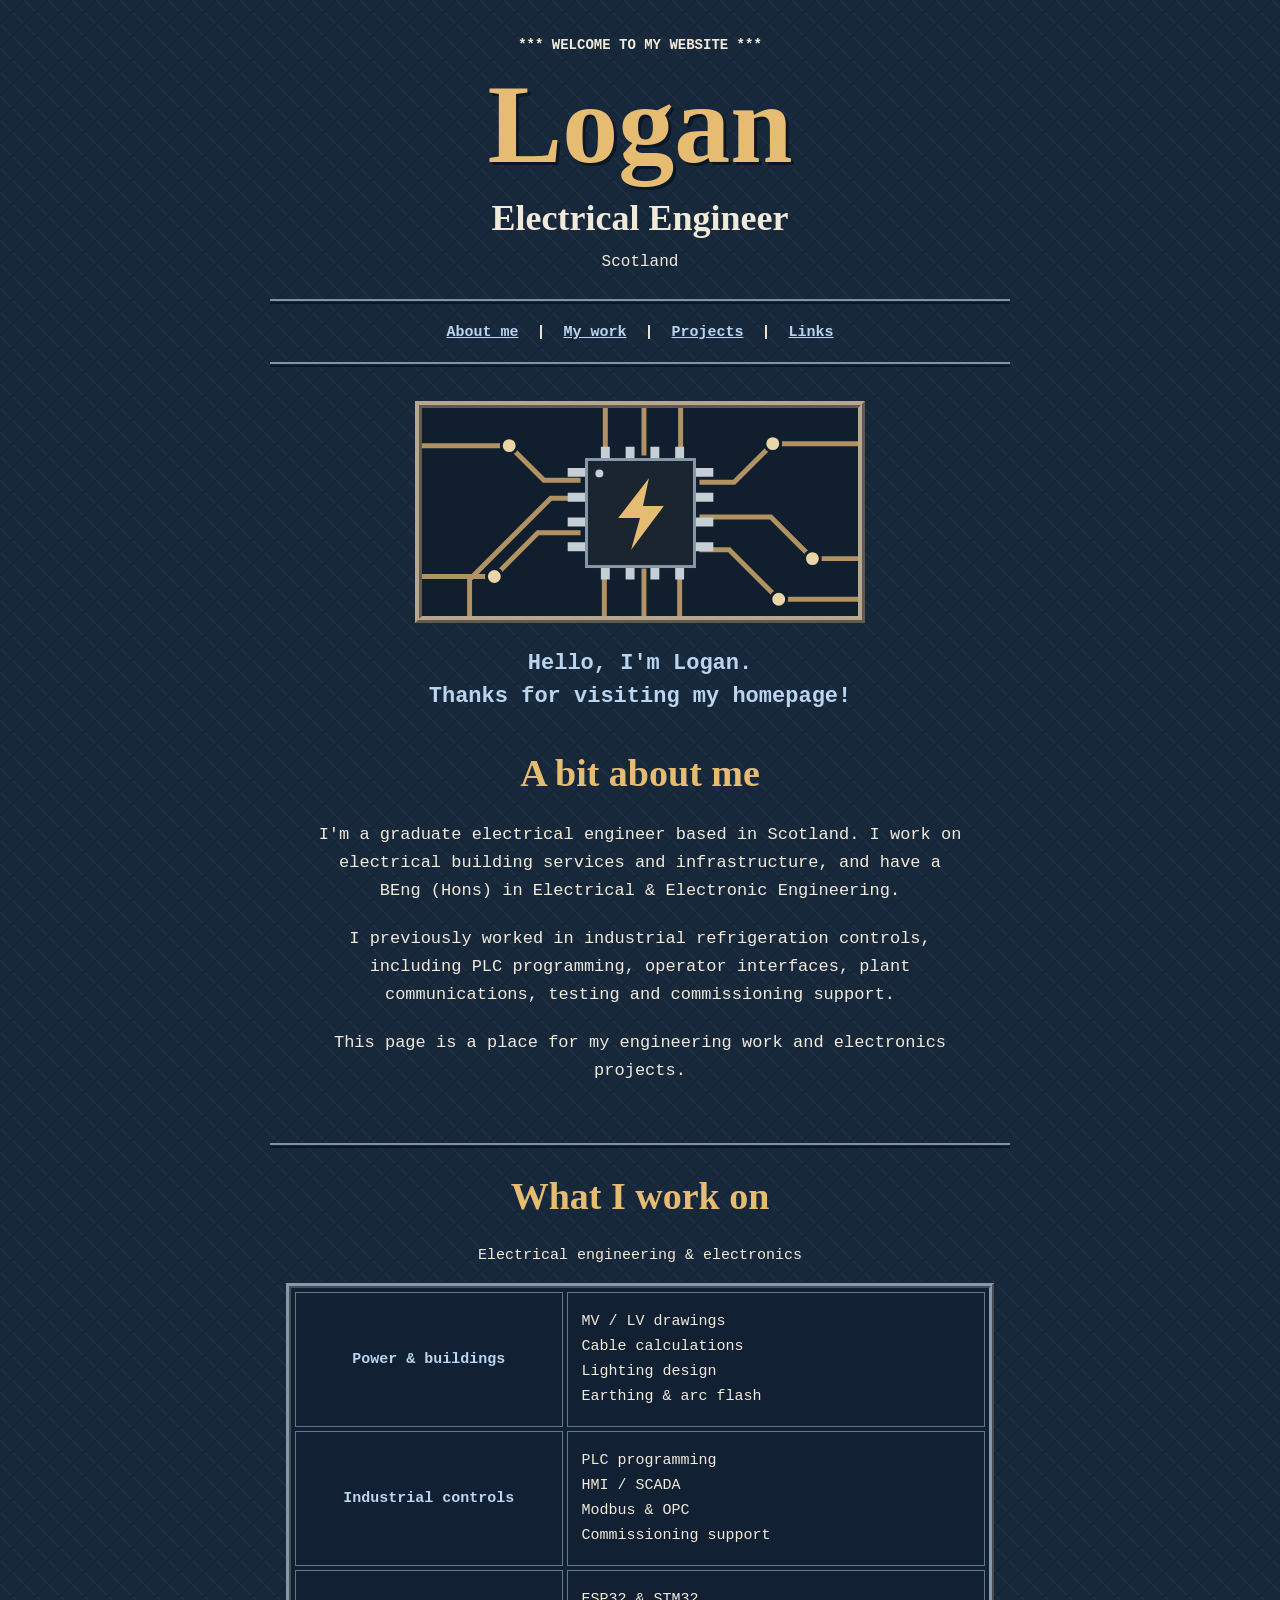
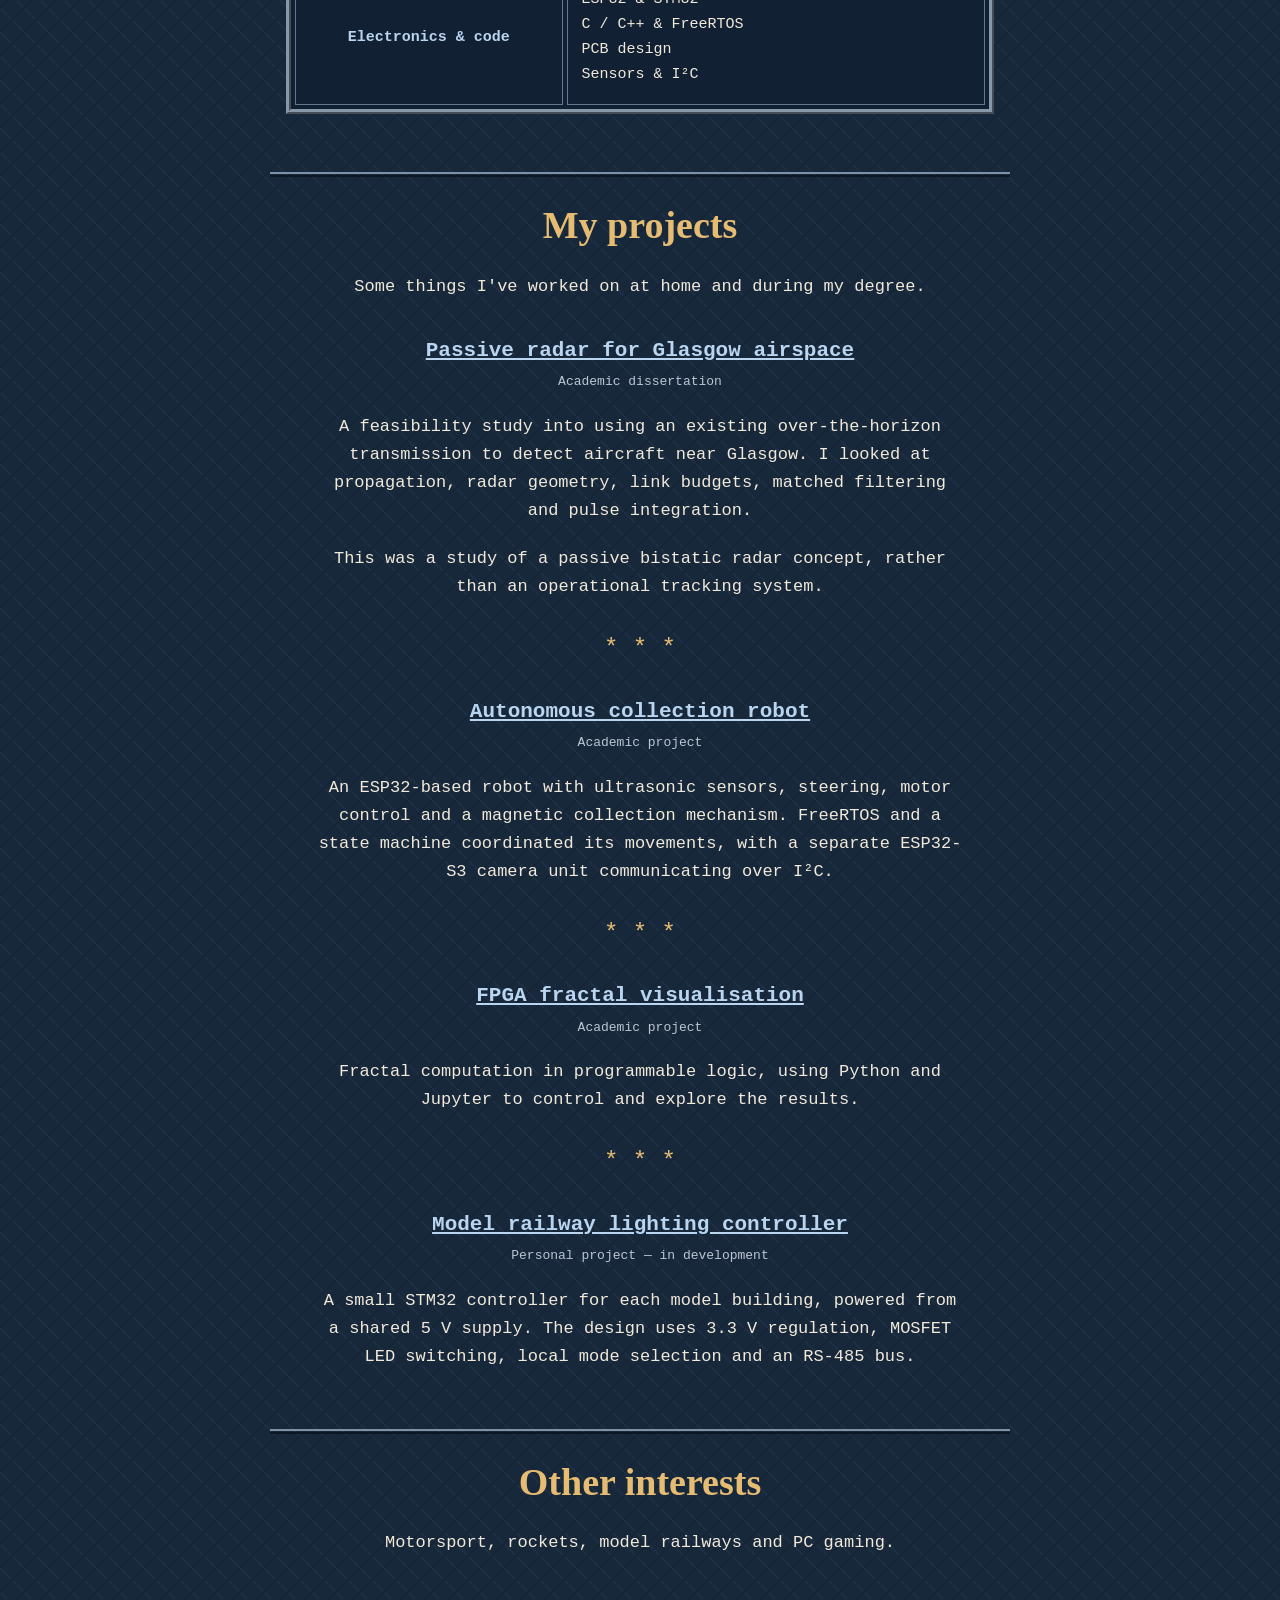
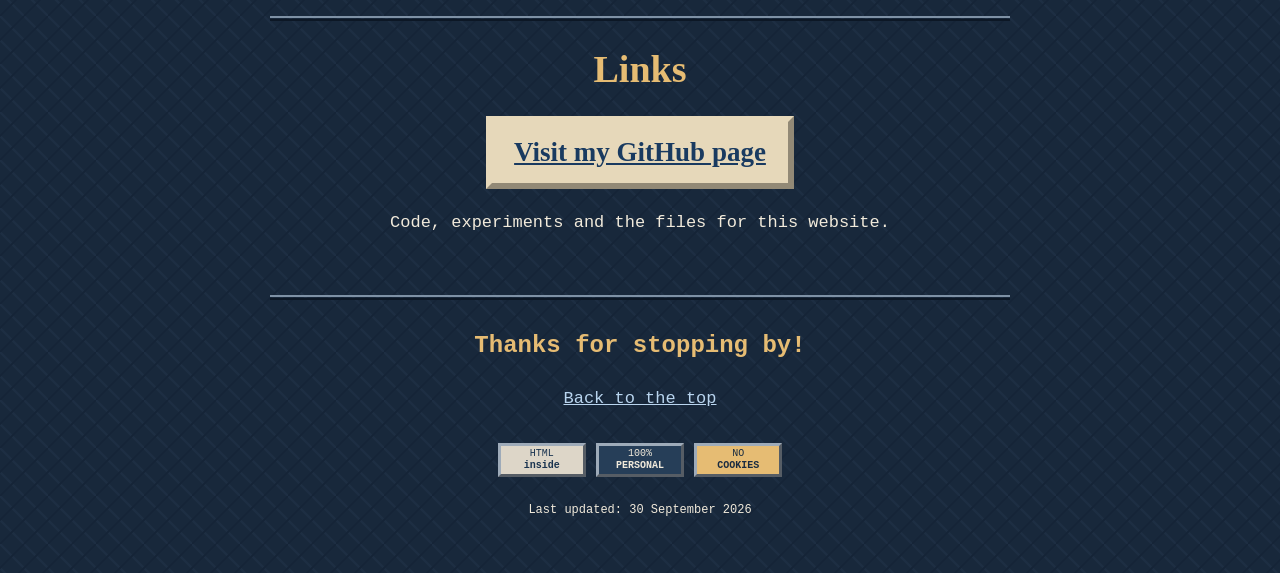
==== commit b245bf98: "Use a midnight blue, cream and gold colour theme" ====
--- a/index.html
+++ b/index.html
@@ -4,10 +4,10 @@
   <meta charset="utf-8">
   <meta name="viewport" content="width=device-width, initial-scale=1">
   <meta name="description" content="Logan's personal website. Electrical engineering, electronics and projects.">
-  <meta name="theme-color" content="#164b22">
+  <meta name="theme-color" content="#18283b">
   <title>Welcome to Logan's Website!</title>
-  <link rel="icon" href="favicon.svg" type="image/svg+xml">
-  <link rel="stylesheet" href="style.css">
+  <link rel="icon" href="favicon.svg?v=blue1" type="image/svg+xml">
+  <link rel="stylesheet" href="style.css?v=20260930-blue1">
 </head>
 <body id="top">
   <a class="skip" href="#about">Skip to content</a>
@@ -30,17 +30,17 @@
       <div class="picture">
         <svg viewBox="0 0 440 210" role="img" aria-labelledby="circuit-title">
           <title id="circuit-title">A simple drawing of a microchip and circuit tracks</title>
-          <rect width="440" height="210" fill="#072d19"/>
-          <g fill="none" stroke="#b5ca70" stroke-width="5">
+          <rect width="440" height="210" fill="#101e2e"/>
+          <g fill="none" stroke="#b19363" stroke-width="5">
             <path d="M0 38H88L123 73H160M0 170H73L117 126H160M48 210V173L130 91H160M280 75H315L354 36H440M280 110H352L394 152H440M280 143H310L360 193H440M185 0V48M224 0V48M261 0V48M184 162V210M224 162V210M260 162V210"/>
           </g>
-          <g fill="#f9df66" stroke="#072d19" stroke-width="3">
+          <g fill="#ead5a9" stroke="#101e2e" stroke-width="3">
             <circle cx="88" cy="38" r="8"/><circle cx="73" cy="170" r="8"/><circle cx="354" cy="36" r="8"/><circle cx="394" cy="152" r="8"/><circle cx="360" cy="193" r="8"/>
           </g>
-          <path d="M147 65H170M147 90H170M147 115H170M147 140H170M270 65H294M270 90H294M270 115H294M270 140H294M185 39V58M210 39V58M235 39V58M260 39V58M185 151V173M210 151V173M235 151V173M260 151V173" stroke="#ddd" stroke-width="9"/>
-          <rect x="166" y="52" width="109" height="108" fill="#242424" stroke="#aaa" stroke-width="3"/>
-          <circle cx="179" cy="66" r="4" fill="#ddd"/>
-          <path d="M229 71L198 111H220L211 143L244 99H223Z" fill="#ffdf00"/>
+          <path d="M147 65H170M147 90H170M147 115H170M147 140H170M270 65H294M270 90H294M270 115H294M270 140H294M185 39V58M210 39V58M235 39V58M260 39V58M185 151V173M210 151V173M235 151V173M260 151V173" stroke="#c6ced6" stroke-width="9"/>
+          <rect x="166" y="52" width="109" height="108" fill="#1b2530" stroke="#8798aa" stroke-width="3"/>
+          <circle cx="179" cy="66" r="4" fill="#c6ced6"/>
+          <path d="M229 71L198 111H220L211 143L244 99H223Z" fill="#e6bc73"/>
         </svg>
       </div>
       <p class="hello">Hello, I'm Logan.<br>Thanks for visiting my homepage!</p>
--- a/style.css
+++ b/style.css
@@ -4,52 +4,52 @@
 html { scroll-padding-top: 20px; }
 body {
   margin: 0;
-  background-color: #164b22;
-  background-image: url("background.svg");
-  color: #fff;
+  background-color: #18283b;
+  background-image: url("background.svg?v=blue1");
+  color: #f1eadb;
   font-family: "ABC Areal Mono", "Areal Mono", "Courier New", monospace;
   font-size: 17px;
   line-height: 1.65;
   text-align: center;
 }
 .page { width: min(740px, calc(100% - 36px)); margin: 0 auto; padding: 22px 0 32px; }
-a { color: #ffff69; text-decoration: underline; }
-a:visited { color: #ffd5ff; }
-a:hover { color: #fff; }
-a:focus-visible { outline: 3px solid #fff; outline-offset: 5px; }
+a { color: #b9d5ef; text-decoration: underline; }
+a:visited { color: #cfbcdf; }
+a:hover { color: #f1eadb; }
+a:focus-visible { outline: 3px solid #f1eadb; outline-offset: 5px; }
 .welcome { font-size: 14px; font-weight: bold; margin: 12px 0 6px; }
-h1 { font-family: "Times New Roman", serif; font-size: clamp(76px, 15vw, 112px); color: #ffec00; line-height: 1.1; margin: 0; text-shadow: 3px 3px #071f0b; }
+h1 { font-family: "Times New Roman", serif; font-size: clamp(76px, 15vw, 112px); color: #e6bc73; line-height: 1.1; margin: 0; text-shadow: 3px 3px #0c1725; }
 .subtitle { font-family: "Times New Roman", serif; font-size: 36px; font-weight: bold; margin: 3px 0 0; }
 .location { margin: 0 0 24px; font-size: 16px; }
-hr { height: 5px; border: 0; border-top: 2px solid #c6d9bd; border-bottom: 2px solid #071f0b; margin: 26px 0; }
+hr { height: 5px; border: 0; border-top: 2px solid #7e91a5; border-bottom: 2px solid #0c1725; margin: 26px 0; }
 nav { font-size: 15px; font-weight: bold; line-height: 2; }
-nav span { margin: 0 9px; color: white; }
+nav span { margin: 0 9px; color: #f1eadb; }
 header hr { margin: 14px 0; }
-.picture { max-width: 450px; margin: 34px auto 24px; border: 7px ridge #d1d1aa; background: #072d19; }
+.picture { max-width: 450px; margin: 34px auto 24px; border: 7px ridge #b6a88e; background: #101e2e; }
 .picture svg { display: block; width: 100%; height: auto; }
-.hello { color: #ffff69; font-size: 22px; font-weight: bold; line-height: 1.5; margin: 22px 0 38px; }
-h2 { font-family: "Times New Roman", serif; font-size: 38px; color: #ffec00; line-height: 1.2; margin: 24px 0; }
+.hello { color: #b9d5ef; font-size: 22px; font-weight: bold; line-height: 1.5; margin: 22px 0 38px; }
+h2 { font-family: "Times New Roman", serif; font-size: 38px; color: #e6bc73; line-height: 1.2; margin: 24px 0; }
 p { margin: 20px 0; }
 section { padding: 0 16px 12px; }
 section > p, article { max-width: 650px; margin-left: auto; margin-right: auto; }
-table { border: 5px ridge #c1cba9; border-spacing: 4px; width: 100%; margin: 0 auto 20px; font-size: 15px; background: #0d3516; }
+table { border: 5px ridge #8798a9; border-spacing: 4px; width: 100%; margin: 0 auto 20px; font-size: 15px; background: #122033; }
 caption { padding: 0 0 15px; }
-th, td { border: 1px solid #aebc99; padding: 17px 14px; }
-th { width: 39%; color: #ffff69; }
+th, td { border: 1px solid #63788e; padding: 17px 14px; }
+th { width: 39%; color: #b9d5ef; }
 td { text-align: left; }
 .project-intro { margin-bottom: 35px; }
-h3 { font-size: 21px; color: #ffff69; text-decoration: underline; line-height: 1.4; margin: 24px 0 6px; }
-.project-type { font-size: 13px; color: #d9e4d2; margin: 0 0 20px; }
-.divider { color: #ffec00; font-size: 24px; margin: 28px 0; }
-.github-link { display: inline-block; background: #eee8c8; color: #0000b5; font-family: "Times New Roman", serif; font-size: 27px; font-weight: bold; padding: 8px 22px; border: 6px outset #eee8c8; }
-.github-link:visited { color: #681891; }
-.github-link:hover { background: #fff6cc; }
+h3 { font-size: 21px; color: #b9d5ef; text-decoration: underline; line-height: 1.4; margin: 24px 0 6px; }
+.project-type { font-size: 13px; color: #bac6d3; margin: 0 0 20px; }
+.divider { color: #e6bc73; font-size: 24px; margin: 28px 0; }
+.github-link { display: inline-block; background: #e6d8ba; color: #193a60; font-family: "Times New Roman", serif; font-size: 27px; font-weight: bold; padding: 8px 22px; border: 6px outset #e6d8ba; }
+.github-link:visited { color: #604273; }
+.github-link:hover { background: #f4e7cb; }
 .github-link:active { border-style: inset; }
-.thanks { color: #ffec00; font-size: 24px; font-weight: bold; }
+.thanks { color: #e6bc73; font-size: 24px; font-weight: bold; }
 .badges { margin: 30px 0 24px; }
-.badges span { display: inline-block; vertical-align: middle; width: 88px; padding: 2px; border: 3px outset #bbb; background: #dedede; color: #152748; font: 10px/1.2 "Courier New", monospace; }
-.badges span:nth-child(2) { background: #14265a; color: white; }
-.badges span:nth-child(3) { background: #ffec00; color: #173f1e; }
+.badges span { display: inline-block; vertical-align: middle; width: 88px; padding: 2px; border: 3px outset #9eabb9; background: #ddd6c8; color: #19334f; font: 10px/1.2 "Courier New", monospace; }
+.badges span:nth-child(2) { background: #263e58; color: #f1eadb; }
+.badges span:nth-child(3) { background: #e6bc73; color: #192b40; }
 .updated { font-size: 12px; }
 .skip { position: absolute; top: -100px; left: 8px; padding: 8px; background: #000; }
 .skip:focus { top: 8px; }
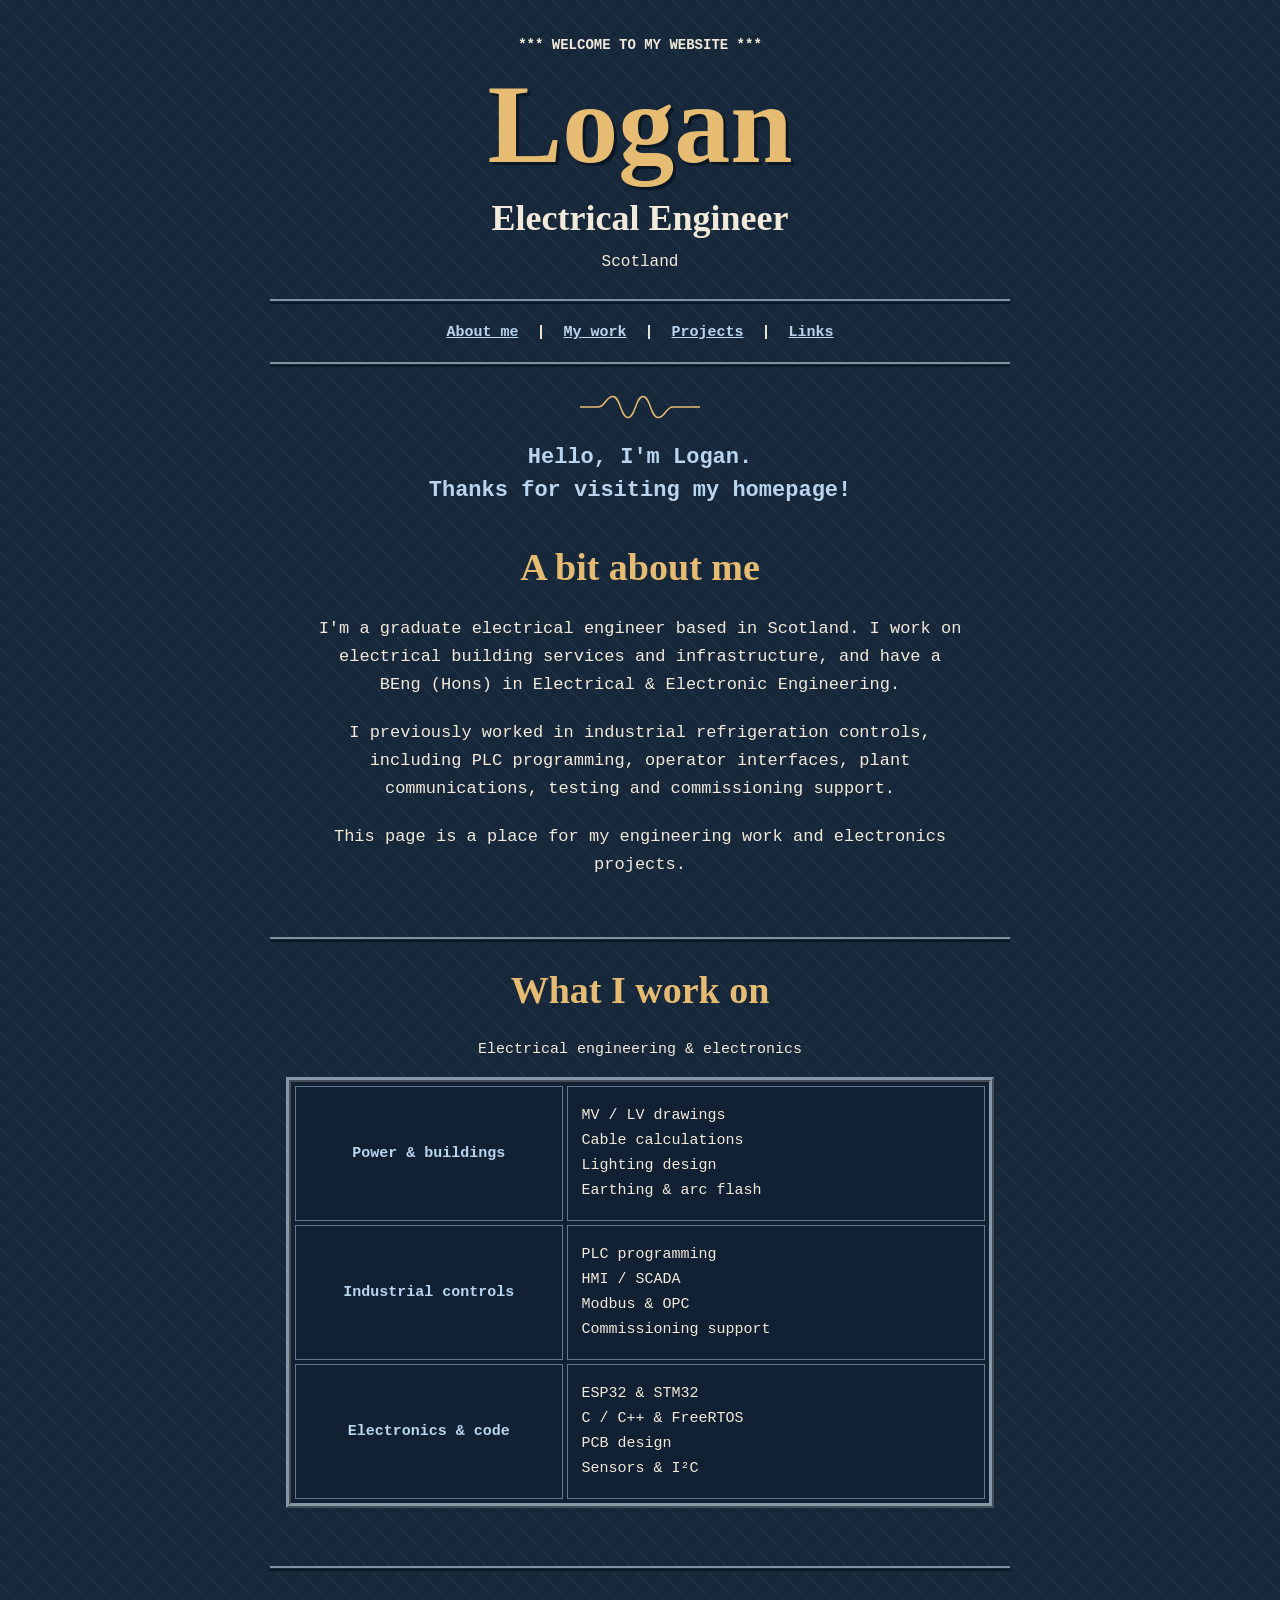
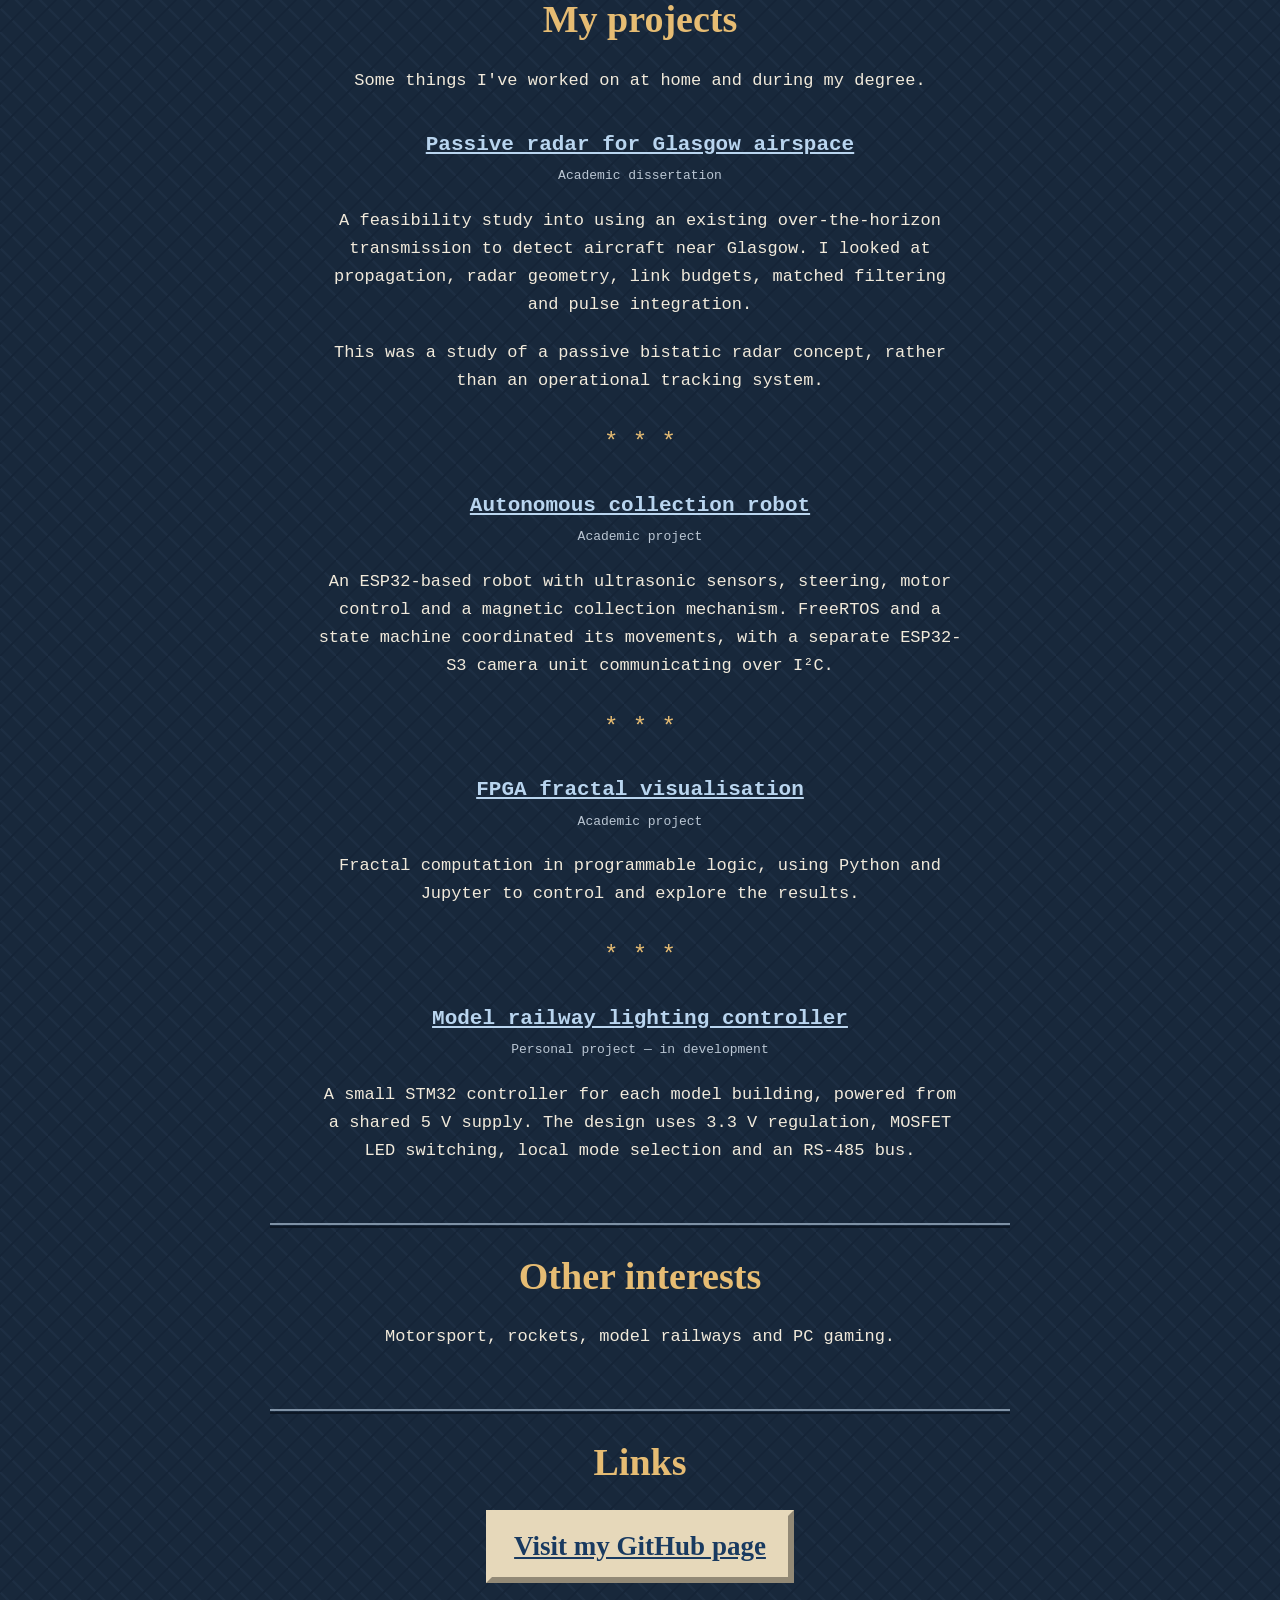
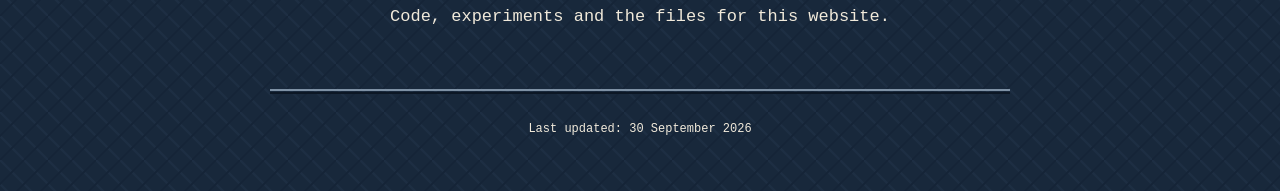
==== commit aa9f8ada: "Remove footer decorations and simplify the opening graphic" ====
--- a/index.html
+++ b/index.html
@@ -7,7 +7,7 @@
   <meta name="theme-color" content="#18283b">
   <title>Welcome to Logan's Website!</title>
   <link rel="icon" href="favicon.svg?v=blue1" type="image/svg+xml">
-  <link rel="stylesheet" href="style.css?v=20260930-blue1">
+  <link rel="stylesheet" href="style.css?v=20260930-clean1">
 </head>
 <body id="top">
   <a class="skip" href="#about">Skip to content</a>
@@ -27,20 +27,9 @@
       <hr>
     </header>
     <main>
-      <div class="picture">
-        <svg viewBox="0 0 440 210" role="img" aria-labelledby="circuit-title">
-          <title id="circuit-title">A simple drawing of a microchip and circuit tracks</title>
-          <rect width="440" height="210" fill="#101e2e"/>
-          <g fill="none" stroke="#b19363" stroke-width="5">
-            <path d="M0 38H88L123 73H160M0 170H73L117 126H160M48 210V173L130 91H160M280 75H315L354 36H440M280 110H352L394 152H440M280 143H310L360 193H440M185 0V48M224 0V48M261 0V48M184 162V210M224 162V210M260 162V210"/>
-          </g>
-          <g fill="#ead5a9" stroke="#101e2e" stroke-width="3">
-            <circle cx="88" cy="38" r="8"/><circle cx="73" cy="170" r="8"/><circle cx="354" cy="36" r="8"/><circle cx="394" cy="152" r="8"/><circle cx="360" cy="193" r="8"/>
-          </g>
-          <path d="M147 65H170M147 90H170M147 115H170M147 140H170M270 65H294M270 90H294M270 115H294M270 140H294M185 39V58M210 39V58M235 39V58M260 39V58M185 151V173M210 151V173M235 151V173M260 151V173" stroke="#c6ced6" stroke-width="9"/>
-          <rect x="166" y="52" width="109" height="108" fill="#1b2530" stroke="#8798aa" stroke-width="3"/>
-          <circle cx="179" cy="66" r="4" fill="#c6ced6"/>
-          <path d="M229 71L198 111H220L211 143L244 99H223Z" fill="#e6bc73"/>
+      <div class="wave-divider" aria-hidden="true">
+        <svg viewBox="0 0 160 32" focusable="false">
+          <path d="M0 16H24C34 16 34 2 44 2S54 30 64 30S74 2 84 2S94 30 104 30S114 16 124 16H160" fill="none" stroke="currentColor" stroke-width="2"/>
         </svg>
       </div>
       <p class="hello">Hello, I'm Logan.<br>Thanks for visiting my homepage!</p>
@@ -105,9 +94,6 @@
     </main>
     <footer>
       <hr>
-      <p class="thanks">Thanks for stopping by!</p>
-      <p><a href="#top">Back to the top</a></p>
-      <p class="badges"><span>HTML<br><b>inside</b></span> <span>100%<br><b>PERSONAL</b></span> <span>NO<br><b>COOKIES</b></span></p>
       <p class="updated">Last updated: <time datetime="2026-09-30">30 September 2026</time></p>
     </footer>
   </div>
--- a/style.css
+++ b/style.css
@@ -25,8 +25,8 @@
 nav { font-size: 15px; font-weight: bold; line-height: 2; }
 nav span { margin: 0 9px; color: #f1eadb; }
 header hr { margin: 14px 0; }
-.picture { max-width: 450px; margin: 34px auto 24px; border: 7px ridge #b6a88e; background: #101e2e; }
-.picture svg { display: block; width: 100%; height: auto; }
+.wave-divider { width: 120px; margin: 28px auto 22px; color: #e6bc73; }
+.wave-divider svg { display: block; width: 100%; height: auto; }
 .hello { color: #b9d5ef; font-size: 22px; font-weight: bold; line-height: 1.5; margin: 22px 0 38px; }
 h2 { font-family: "Times New Roman", serif; font-size: 38px; color: #e6bc73; line-height: 1.2; margin: 24px 0; }
 p { margin: 20px 0; }
@@ -45,11 +45,6 @@
 .github-link:visited { color: #604273; }
 .github-link:hover { background: #f4e7cb; }
 .github-link:active { border-style: inset; }
-.thanks { color: #e6bc73; font-size: 24px; font-weight: bold; }
-.badges { margin: 30px 0 24px; }
-.badges span { display: inline-block; vertical-align: middle; width: 88px; padding: 2px; border: 3px outset #9eabb9; background: #ddd6c8; color: #19334f; font: 10px/1.2 "Courier New", monospace; }
-.badges span:nth-child(2) { background: #263e58; color: #f1eadb; }
-.badges span:nth-child(3) { background: #e6bc73; color: #192b40; }
 .updated { font-size: 12px; }
 .skip { position: absolute; top: -100px; left: 8px; padding: 8px; background: #000; }
 .skip:focus { top: 8px; }
@@ -70,7 +65,7 @@
 }
 @media print {
   body { background: white; color: black; }
-  h1, h2, h3, .hello, .thanks, th, a, .project-type { color: black; text-shadow: none; }
+  h1, h2, h3, .hello, th, a, .project-type { color: black; text-shadow: none; }
   table { background: white; }
-  .badges, nav, .picture { display: none; }
+  nav, .wave-divider { display: none; }
 }
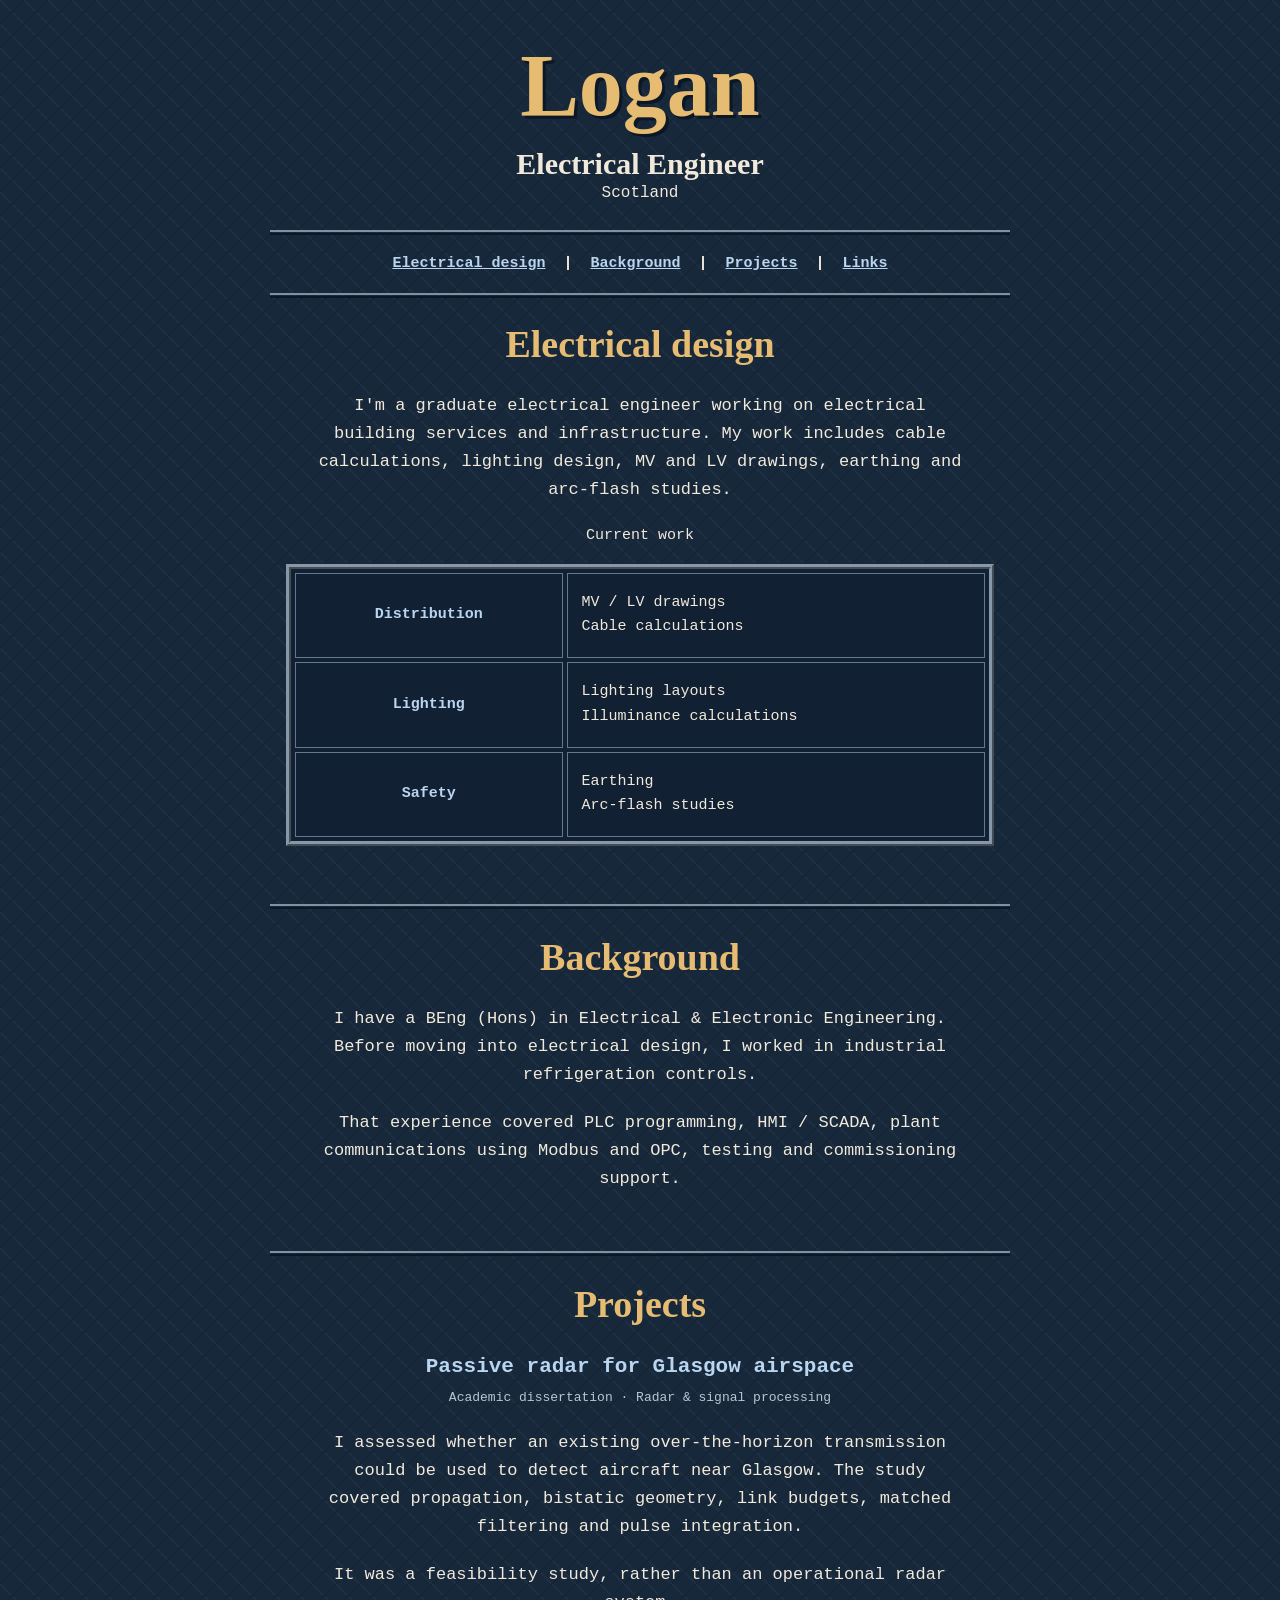
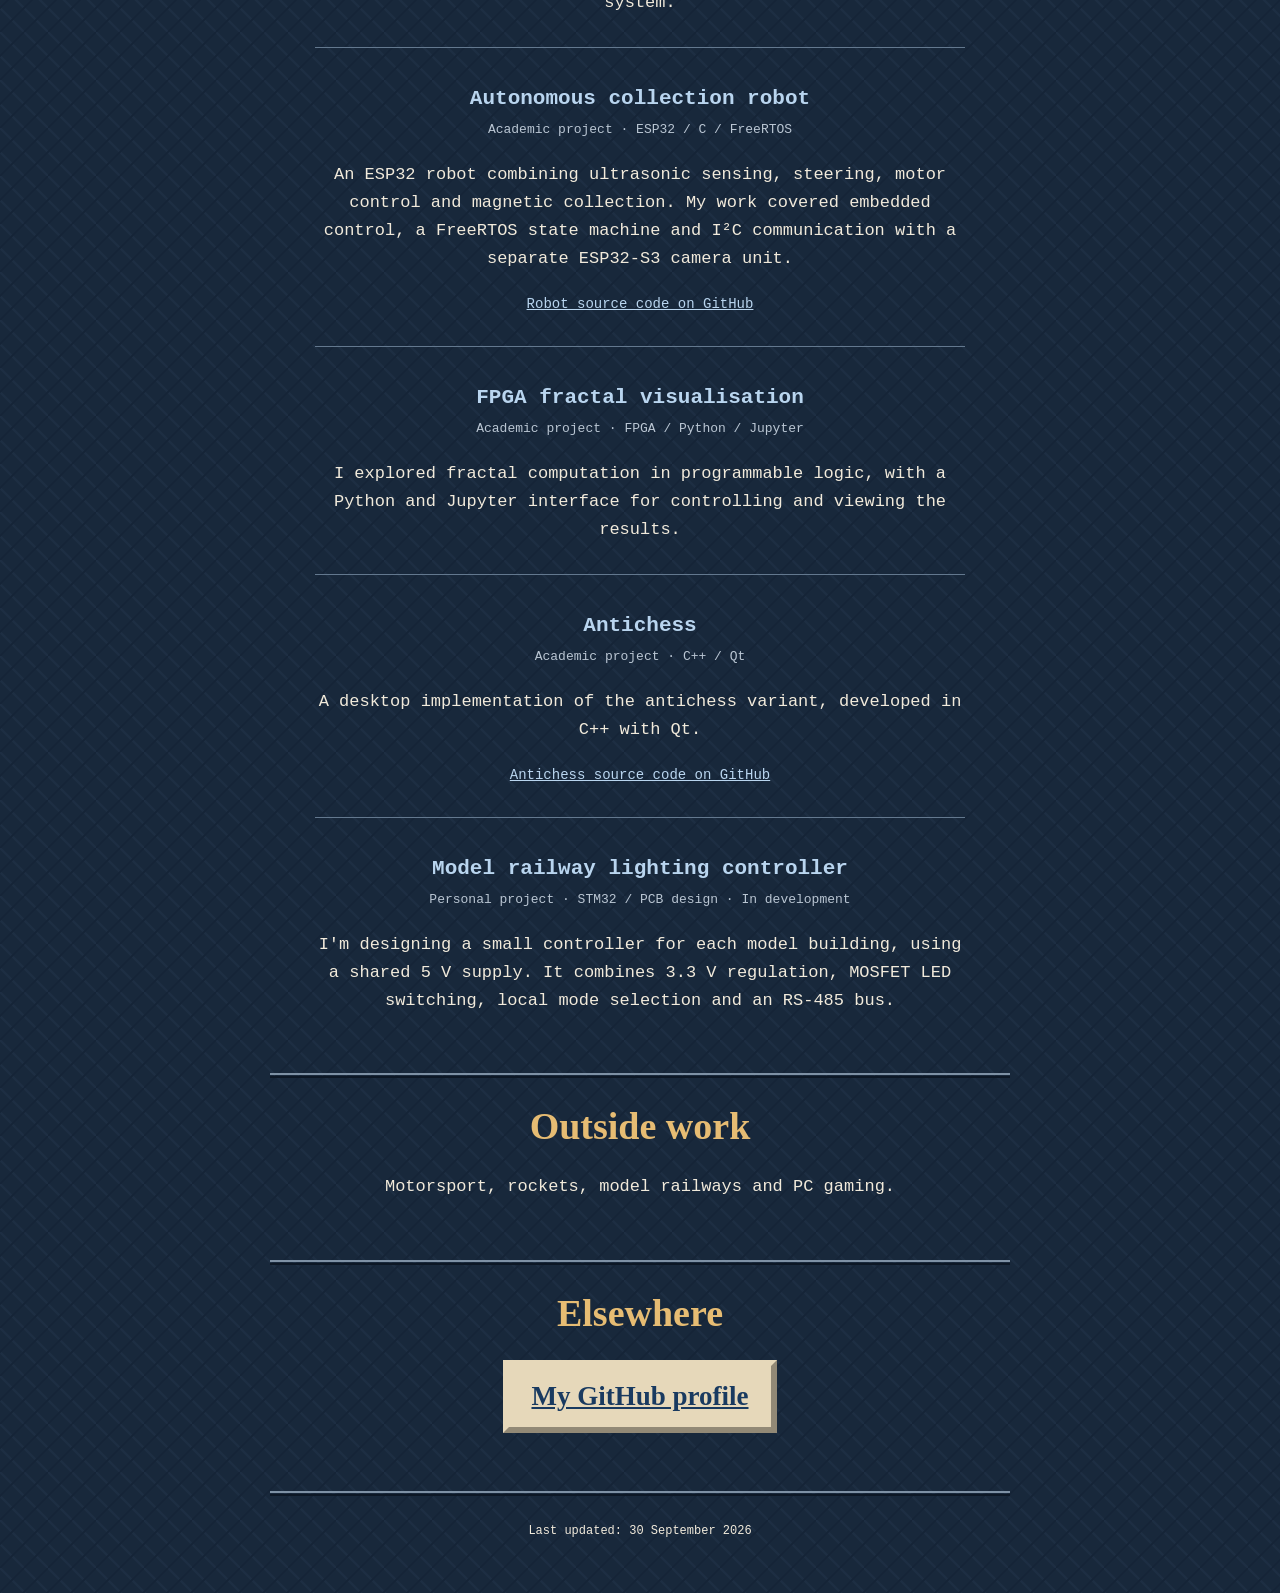
==== commit 247fb148: "Tighten homepage copy, prioritise electrical design and link project code" ====
--- a/index.html
+++ b/index.html
@@ -3,93 +3,87 @@
 <head>
   <meta charset="utf-8">
   <meta name="viewport" content="width=device-width, initial-scale=1">
-  <meta name="description" content="Logan's personal website. Electrical engineering, electronics and projects.">
+  <meta name="description" content="Logan — graduate electrical engineer in Scotland. Electrical design, industrial controls and personal projects.">
   <meta name="theme-color" content="#18283b">
-  <title>Welcome to Logan's Website!</title>
+  <title>Logan — Electrical Engineer</title>
   <link rel="icon" href="favicon.svg?v=blue1" type="image/svg+xml">
-  <link rel="stylesheet" href="style.css?v=20260930-clean1">
+  <link rel="stylesheet" href="style.css?v=20260930-sol1">
 </head>
 <body id="top">
   <a class="skip" href="#about">Skip to content</a>
   <div class="page">
     <header>
-      <p class="welcome">*** WELCOME TO MY WEBSITE ***</p>
-      <h1>Logan</h1>
-      <p class="subtitle">Electrical Engineer</p>
+      <h1>Logan <span>Electrical Engineer</span></h1>
       <p class="location">Scotland</p>
       <hr>
       <nav aria-label="Main navigation">
-        <a href="#about">About me</a> <span>|</span>
-        <a href="#work">My work</a> <span>|</span>
+        <a href="#about">Electrical design</a> <span>|</span>
+        <a href="#experience">Background</a> <span>|</span>
         <a href="#projects">Projects</a> <span>|</span>
         <a href="#links">Links</a>
       </nav>
       <hr>
     </header>
     <main>
-      <div class="wave-divider" aria-hidden="true">
-        <svg viewBox="0 0 160 32" focusable="false">
-          <path d="M0 16H24C34 16 34 2 44 2S54 30 64 30S74 2 84 2S94 30 104 30S114 16 124 16H160" fill="none" stroke="currentColor" stroke-width="2"/>
-        </svg>
-      </div>
-      <p class="hello">Hello, I'm Logan.<br>Thanks for visiting my homepage!</p>
       <section id="about">
-        <h2>A bit about me</h2>
-        <p>I'm a graduate electrical engineer based in Scotland. I work on electrical building services and infrastructure, and have a BEng (Hons) in Electrical &amp; Electronic Engineering.</p>
-        <p>I previously worked in industrial refrigeration controls, including PLC programming, operator interfaces, plant communications, testing and commissioning support.</p>
-        <p>This page is a place for my engineering work and electronics projects.</p>
-      </section>
-      <hr>
-      <section id="work">
-        <h2>What I work on</h2>
+        <h2>Electrical design</h2>
+        <p>I'm a graduate electrical engineer working on electrical building services and infrastructure. My work includes cable calculations, lighting design, MV and LV drawings, earthing and arc-flash studies.</p>
         <table>
-          <caption>Electrical engineering &amp; electronics</caption>
+          <caption>Current work</caption>
           <tbody>
-            <tr><th scope="row">Power &amp; buildings</th><td>MV / LV drawings<br>Cable calculations<br>Lighting design<br>Earthing &amp; arc flash</td></tr>
-            <tr><th scope="row">Industrial controls</th><td>PLC programming<br>HMI / SCADA<br>Modbus &amp; OPC<br>Commissioning support</td></tr>
-            <tr><th scope="row">Electronics &amp; code</th><td>ESP32 &amp; STM32<br>C / C++ &amp; FreeRTOS<br>PCB design<br>Sensors &amp; I²C</td></tr>
+            <tr><th scope="row">Distribution</th><td>MV / LV drawings<br>Cable calculations</td></tr>
+            <tr><th scope="row">Lighting</th><td>Lighting layouts<br>Illuminance calculations</td></tr>
+            <tr><th scope="row">Safety</th><td>Earthing<br>Arc-flash studies</td></tr>
           </tbody>
         </table>
       </section>
       <hr>
+      <section id="experience">
+        <h2>Background</h2>
+        <p>I have a BEng (Hons) in Electrical &amp; Electronic Engineering. Before moving into electrical design, I worked in industrial refrigeration controls.</p>
+        <p>That experience covered PLC programming, HMI / SCADA, plant communications using Modbus and OPC, testing and commissioning support.</p>
+      </section>
+      <hr>
       <section id="projects">
-        <h2>My projects</h2>
-        <p class="project-intro">Some things I've worked on at home and during my degree.</p>
+        <h2>Projects</h2>
         <article>
           <h3>Passive radar for Glasgow airspace</h3>
-          <p class="project-type">Academic dissertation</p>
-          <p>A feasibility study into using an existing over-the-horizon transmission to detect aircraft near Glasgow. I looked at propagation, radar geometry, link budgets, matched filtering and pulse integration.</p>
-          <p>This was a study of a passive bistatic radar concept, rather than an operational tracking system.</p>
+          <p class="project-type">Academic dissertation · Radar &amp; signal processing</p>
+          <p>I assessed whether an existing over-the-horizon transmission could be used to detect aircraft near Glasgow. The study covered propagation, bistatic geometry, link budgets, matched filtering and pulse integration.</p>
+          <p>It was a feasibility study, rather than an operational radar system.</p>
         </article>
-        <div class="divider" aria-hidden="true">* * *</div>
         <article>
           <h3>Autonomous collection robot</h3>
-          <p class="project-type">Academic project</p>
-          <p>An ESP32-based robot with ultrasonic sensors, steering, motor control and a magnetic collection mechanism. FreeRTOS and a state machine coordinated its movements, with a separate ESP32-S3 camera unit communicating over I²C.</p>
+          <p class="project-type">Academic project · ESP32 / C / FreeRTOS</p>
+          <p>An ESP32 robot combining ultrasonic sensing, steering, motor control and magnetic collection. My work covered embedded control, a FreeRTOS state machine and I²C communication with a separate ESP32-S3 camera unit.</p>
+          <p class="project-link"><a href="https://github.com/L0G4NN/EE579-Project">Robot source code on GitHub</a></p>
         </article>
-        <div class="divider" aria-hidden="true">* * *</div>
         <article>
           <h3>FPGA fractal visualisation</h3>
-          <p class="project-type">Academic project</p>
-          <p>Fractal computation in programmable logic, using Python and Jupyter to control and explore the results.</p>
+          <p class="project-type">Academic project · FPGA / Python / Jupyter</p>
+          <p>I explored fractal computation in programmable logic, with a Python and Jupyter interface for controlling and viewing the results.</p>
         </article>
-        <div class="divider" aria-hidden="true">* * *</div>
+        <article>
+          <h3>Antichess</h3>
+          <p class="project-type">Academic project · C++ / Qt</p>
+          <p>A desktop implementation of the antichess variant, developed in C++ with Qt.</p>
+          <p class="project-link"><a href="https://github.com/L0G4NN/EE273Project">Antichess source code on GitHub</a></p>
+        </article>
         <article>
           <h3>Model railway lighting controller</h3>
-          <p class="project-type">Personal project — in development</p>
-          <p>A small STM32 controller for each model building, powered from a shared 5 V supply. The design uses 3.3 V regulation, MOSFET LED switching, local mode selection and an RS-485 bus.</p>
+          <p class="project-type">Personal project · STM32 / PCB design · In development</p>
+          <p>I'm designing a small controller for each model building, using a shared 5 V supply. It combines 3.3 V regulation, MOSFET LED switching, local mode selection and an RS-485 bus.</p>
         </article>
       </section>
       <hr>
       <section id="interests">
-        <h2>Other interests</h2>
+        <h2>Outside work</h2>
         <p>Motorsport, rockets, model railways and PC gaming.</p>
       </section>
       <hr>
       <section id="links">
-        <h2>Links</h2>
-        <p><a class="github-link" href="https://github.com/L0G4NN">Visit my GitHub page</a></p>
-        <p>Code, experiments and the files for this website.</p>
+        <h2>Elsewhere</h2>
+        <p><a class="github-link" href="https://github.com/L0G4NN">My GitHub profile</a></p>
       </section>
     </main>
     <footer>
--- a/style.css
+++ b/style.css
@@ -17,30 +17,26 @@
 a:visited { color: #cfbcdf; }
 a:hover { color: #f1eadb; }
 a:focus-visible { outline: 3px solid #f1eadb; outline-offset: 5px; }
-.welcome { font-size: 14px; font-weight: bold; margin: 12px 0 6px; }
-h1 { font-family: "Times New Roman", serif; font-size: clamp(76px, 15vw, 112px); color: #e6bc73; line-height: 1.1; margin: 0; text-shadow: 3px 3px #0c1725; }
-.subtitle { font-family: "Times New Roman", serif; font-size: 36px; font-weight: bold; margin: 3px 0 0; }
+h1 { font-family: "Times New Roman", serif; font-size: clamp(64px, 13vw, 88px); color: #e6bc73; line-height: 1.1; margin: 16px 0 0; text-shadow: 3px 3px #0c1725; }
+h1 span { display: block; color: #f1eadb; font-size: 30px; margin-top: 12px; text-shadow: none; }
 .location { margin: 0 0 24px; font-size: 16px; }
 hr { height: 5px; border: 0; border-top: 2px solid #7e91a5; border-bottom: 2px solid #0c1725; margin: 26px 0; }
 nav { font-size: 15px; font-weight: bold; line-height: 2; }
 nav span { margin: 0 9px; color: #f1eadb; }
 header hr { margin: 14px 0; }
-.wave-divider { width: 120px; margin: 28px auto 22px; color: #e6bc73; }
-.wave-divider svg { display: block; width: 100%; height: auto; }
-.hello { color: #b9d5ef; font-size: 22px; font-weight: bold; line-height: 1.5; margin: 22px 0 38px; }
 h2 { font-family: "Times New Roman", serif; font-size: 38px; color: #e6bc73; line-height: 1.2; margin: 24px 0; }
 p { margin: 20px 0; }
 section { padding: 0 16px 12px; }
 section > p, article { max-width: 650px; margin-left: auto; margin-right: auto; }
+article + article { border-top: 1px solid #63788e; margin-top: 30px; padding-top: 12px; }
+.project-link { font-size: 14px; }
 table { border: 5px ridge #8798a9; border-spacing: 4px; width: 100%; margin: 0 auto 20px; font-size: 15px; background: #122033; }
 caption { padding: 0 0 15px; }
 th, td { border: 1px solid #63788e; padding: 17px 14px; }
 th { width: 39%; color: #b9d5ef; }
 td { text-align: left; }
-.project-intro { margin-bottom: 35px; }
-h3 { font-size: 21px; color: #b9d5ef; text-decoration: underline; line-height: 1.4; margin: 24px 0 6px; }
+h3 { font-size: 21px; color: #b9d5ef; line-height: 1.4; margin: 24px 0 6px; }
 .project-type { font-size: 13px; color: #bac6d3; margin: 0 0 20px; }
-.divider { color: #e6bc73; font-size: 24px; margin: 28px 0; }
 .github-link { display: inline-block; background: #e6d8ba; color: #193a60; font-family: "Times New Roman", serif; font-size: 27px; font-weight: bold; padding: 8px 22px; border: 6px outset #e6d8ba; }
 .github-link:visited { color: #604273; }
 .github-link:hover { background: #f4e7cb; }
@@ -51,21 +47,19 @@
 @media (max-width: 520px) {
   body { font-size: 15px; }
   .page { width: calc(100% - 24px); padding-top: 15px; }
-  .welcome { font-size: 11px; }
-  .subtitle { font-size: 29px; }
-  nav { font-size: 13px; }
+  h1 span { font-size: 25px; }
+  nav { font-size: 12px; }
   nav span { margin: 0 3px; }
   section { padding-left: 3px; padding-right: 3px; }
   h2 { font-size: 32px; }
   h3 { font-size: 19px; }
-  .hello { font-size: 19px; }
   table { font-size: 12px; border-spacing: 2px; }
   th, td { padding: 12px 7px; overflow-wrap: anywhere; }
   .github-link { font-size: 24px; padding-inline: 12px; }
 }
 @media print {
   body { background: white; color: black; }
-  h1, h2, h3, .hello, th, a, .project-type { color: black; text-shadow: none; }
+  h1, h1 span, h2, h3, th, a, .project-type { color: black; text-shadow: none; }
   table { background: white; }
-  nav, .wave-divider { display: none; }
+  nav { display: none; }
 }
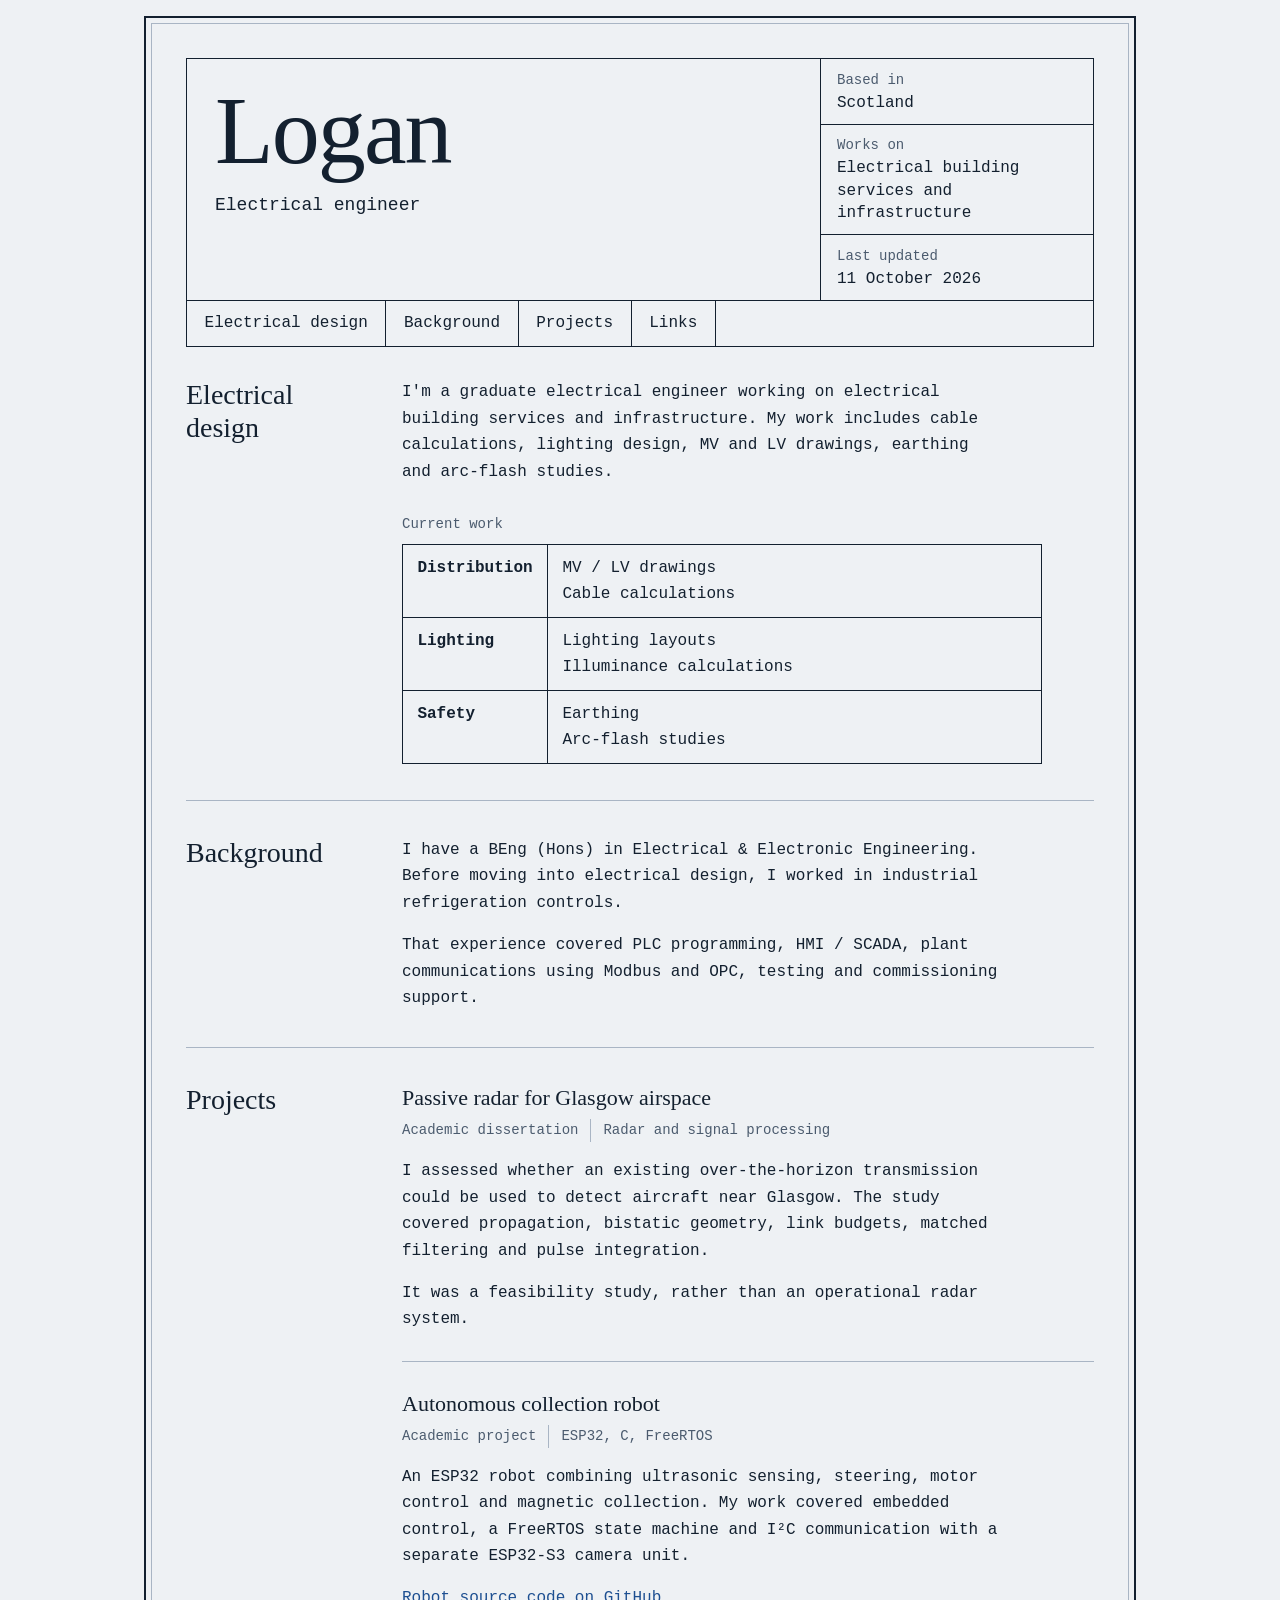
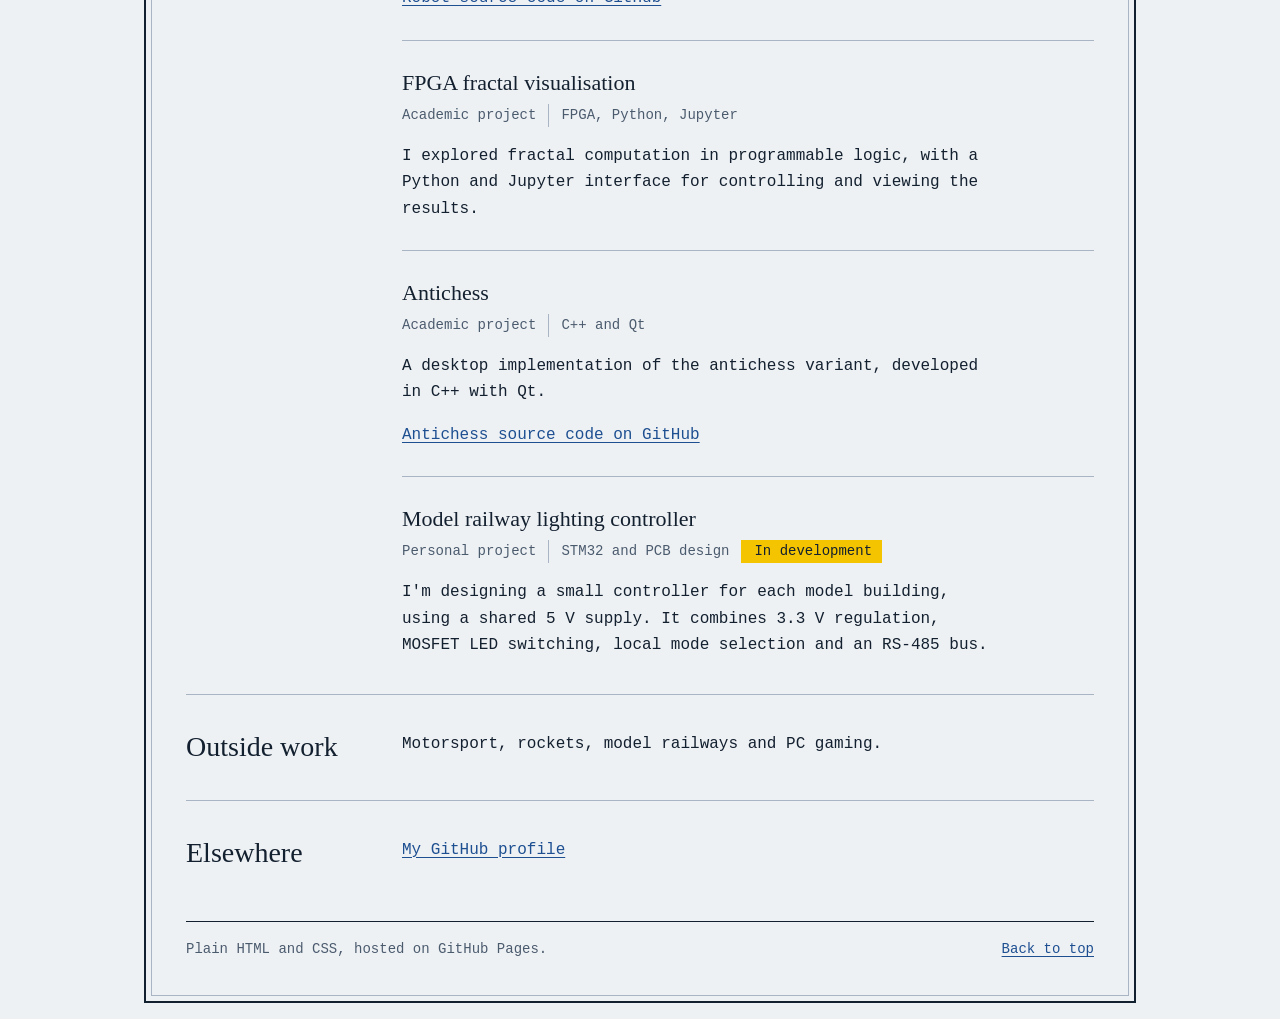
==== commit 082a194f: "Replace homepage with supplied engineering drawing layout" ====
--- a/index.html
+++ b/index.html
@@ -1,95 +1,141 @@
 <!doctype html>
 <html lang="en-GB">
 <head>
-  <meta charset="utf-8">
-  <meta name="viewport" content="width=device-width, initial-scale=1">
-  <meta name="description" content="Logan — graduate electrical engineer in Scotland. Electrical design, industrial controls and personal projects.">
-  <meta name="theme-color" content="#18283b">
-  <title>Logan — Electrical Engineer</title>
-  <link rel="icon" href="favicon.svg?v=blue1" type="image/svg+xml">
-  <link rel="stylesheet" href="style.css?v=20260930-sol1">
+<meta charset="utf-8">
+<meta name="viewport" content="width=device-width, initial-scale=1">
+<meta name="description" content="Logan — graduate electrical engineer in Scotland. Electrical design, industrial controls and personal projects.">
+<meta name="color-scheme" content="light dark">
+<title>Logan — Electrical Engineer</title>
+<link rel="icon" href="favicon.svg?v=blue1" type="image/svg+xml">
+<link rel="stylesheet" href="style.css?v=20261011">
 </head>
 <body id="top">
-  <a class="skip" href="#about">Skip to content</a>
-  <div class="page">
-    <header>
-      <h1>Logan <span>Electrical Engineer</span></h1>
-      <p class="location">Scotland</p>
-      <hr>
-      <nav aria-label="Main navigation">
-        <a href="#about">Electrical design</a> <span>|</span>
-        <a href="#experience">Background</a> <span>|</span>
-        <a href="#projects">Projects</a> <span>|</span>
-        <a href="#links">Links</a>
-      </nav>
-      <hr>
-    </header>
-    <main>
-      <section id="about">
-        <h2>Electrical design</h2>
-        <p>I'm a graduate electrical engineer working on electrical building services and infrastructure. My work includes cable calculations, lighting design, MV and LV drawings, earthing and arc-flash studies.</p>
-        <table>
-          <caption>Current work</caption>
-          <tbody>
-            <tr><th scope="row">Distribution</th><td>MV / LV drawings<br>Cable calculations</td></tr>
-            <tr><th scope="row">Lighting</th><td>Lighting layouts<br>Illuminance calculations</td></tr>
-            <tr><th scope="row">Safety</th><td>Earthing<br>Arc-flash studies</td></tr>
-          </tbody>
-        </table>
-      </section>
-      <hr>
-      <section id="experience">
-        <h2>Background</h2>
-        <p>I have a BEng (Hons) in Electrical &amp; Electronic Engineering. Before moving into electrical design, I worked in industrial refrigeration controls.</p>
-        <p>That experience covered PLC programming, HMI / SCADA, plant communications using Modbus and OPC, testing and commissioning support.</p>
-      </section>
-      <hr>
-      <section id="projects">
-        <h2>Projects</h2>
-        <article>
-          <h3>Passive radar for Glasgow airspace</h3>
-          <p class="project-type">Academic dissertation · Radar &amp; signal processing</p>
-          <p>I assessed whether an existing over-the-horizon transmission could be used to detect aircraft near Glasgow. The study covered propagation, bistatic geometry, link budgets, matched filtering and pulse integration.</p>
-          <p>It was a feasibility study, rather than an operational radar system.</p>
-        </article>
-        <article>
-          <h3>Autonomous collection robot</h3>
-          <p class="project-type">Academic project · ESP32 / C / FreeRTOS</p>
-          <p>An ESP32 robot combining ultrasonic sensing, steering, motor control and magnetic collection. My work covered embedded control, a FreeRTOS state machine and I²C communication with a separate ESP32-S3 camera unit.</p>
-          <p class="project-link"><a href="https://github.com/L0G4NN/EE579-Project">Robot source code on GitHub</a></p>
-        </article>
-        <article>
-          <h3>FPGA fractal visualisation</h3>
-          <p class="project-type">Academic project · FPGA / Python / Jupyter</p>
-          <p>I explored fractal computation in programmable logic, with a Python and Jupyter interface for controlling and viewing the results.</p>
-        </article>
-        <article>
-          <h3>Antichess</h3>
-          <p class="project-type">Academic project · C++ / Qt</p>
-          <p>A desktop implementation of the antichess variant, developed in C++ with Qt.</p>
-          <p class="project-link"><a href="https://github.com/L0G4NN/EE273Project">Antichess source code on GitHub</a></p>
-        </article>
-        <article>
-          <h3>Model railway lighting controller</h3>
-          <p class="project-type">Personal project · STM32 / PCB design · In development</p>
-          <p>I'm designing a small controller for each model building, using a shared 5 V supply. It combines 3.3 V regulation, MOSFET LED switching, local mode selection and an RS-485 bus.</p>
-        </article>
-      </section>
-      <hr>
-      <section id="interests">
-        <h2>Outside work</h2>
-        <p>Motorsport, rockets, model railways and PC gaming.</p>
-      </section>
-      <hr>
-      <section id="links">
-        <h2>Elsewhere</h2>
-        <p><a class="github-link" href="https://github.com/L0G4NN">My GitHub profile</a></p>
-      </section>
-    </main>
-    <footer>
-      <hr>
-      <p class="updated">Last updated: <time datetime="2026-09-30">30 September 2026</time></p>
-    </footer>
+<a class="skip" href="#about">Skip to content</a>
+
+<div class="page">
+
+<header>
+  <div class="titleblock">
+    <div class="name">
+      <h1>Logan</h1>
+      <p>Electrical engineer</p>
+    </div>
+    <dl class="details">
+      <div><dt>Based in</dt><dd>Scotland</dd></div>
+      <div><dt>Works on</dt><dd>Electrical building services and infrastructure</dd></div>
+      <div><dt>Last updated</dt><dd><time datetime="2026-10-11">11 October 2026</time></dd></div>
+    </dl>
   </div>
+  <nav aria-label="Main navigation">
+    <a href="#about">Electrical design</a>
+    <a href="#experience">Background</a>
+    <a href="#projects">Projects</a>
+    <a href="#links">Links</a>
+  </nav>
+</header>
+
+<main>
+
+<section id="about">
+  <h2>Electrical design</h2>
+  <div class="content">
+    <p>I'm a graduate electrical engineer working on electrical building services and infrastructure. My work includes cable calculations, lighting design, MV and LV drawings, earthing and arc-flash studies.</p>
+    <table>
+      <caption>Current work</caption>
+      <tbody>
+        <tr><th scope="row">Distribution</th><td>MV / LV drawings<br>Cable calculations</td></tr>
+        <tr><th scope="row">Lighting</th><td>Lighting layouts<br>Illuminance calculations</td></tr>
+        <tr><th scope="row">Safety</th><td>Earthing<br>Arc-flash studies</td></tr>
+      </tbody>
+    </table>
+  </div>
+</section>
+
+<section id="experience">
+  <h2>Background</h2>
+  <div class="content">
+    <p>I have a BEng (Hons) in Electrical &amp; Electronic Engineering. Before moving into electrical design, I worked in industrial refrigeration controls.</p>
+    <p>That experience covered PLC programming, HMI / SCADA, plant communications using Modbus and OPC, testing and commissioning support.</p>
+  </div>
+</section>
+
+<section id="projects">
+  <h2>Projects</h2>
+  <div class="content">
+
+    <article>
+      <h3>Passive radar for Glasgow airspace</h3>
+      <ul class="meta">
+        <li>Academic dissertation</li>
+        <li>Radar and signal processing</li>
+      </ul>
+      <p>I assessed whether an existing over-the-horizon transmission could be used to detect aircraft near Glasgow. The study covered propagation, bistatic geometry, link budgets, matched filtering and pulse integration.</p>
+      <p>It was a feasibility study, rather than an operational radar system.</p>
+    </article>
+
+    <article>
+      <h3>Autonomous collection robot</h3>
+      <ul class="meta">
+        <li>Academic project</li>
+        <li>ESP32, C, FreeRTOS</li>
+      </ul>
+      <p>An ESP32 robot combining ultrasonic sensing, steering, motor control and magnetic collection. My work covered embedded control, a FreeRTOS state machine and I²C communication with a separate ESP32-S3 camera unit.</p>
+      <p><a href="https://github.com/L0G4NN/EE579-Project">Robot source code on GitHub</a></p>
+    </article>
+
+    <article>
+      <h3>FPGA fractal visualisation</h3>
+      <ul class="meta">
+        <li>Academic project</li>
+        <li>FPGA, Python, Jupyter</li>
+      </ul>
+      <p>I explored fractal computation in programmable logic, with a Python and Jupyter interface for controlling and viewing the results.</p>
+    </article>
+
+    <article>
+      <h3>Antichess</h3>
+      <ul class="meta">
+        <li>Academic project</li>
+        <li>C++ and Qt</li>
+      </ul>
+      <p>A desktop implementation of the antichess variant, developed in C++ with Qt.</p>
+      <p><a href="https://github.com/L0G4NN/EE273Project">Antichess source code on GitHub</a></p>
+    </article>
+
+    <article>
+      <h3>Model railway lighting controller</h3>
+      <ul class="meta">
+        <li>Personal project</li>
+        <li>STM32 and PCB design</li>
+        <li class="status">In development</li>
+      </ul>
+      <p>I'm designing a small controller for each model building, using a shared 5 V supply. It combines 3.3 V regulation, MOSFET LED switching, local mode selection and an RS-485 bus.</p>
+    </article>
+
+  </div>
+</section>
+
+<section id="interests">
+  <h2>Outside work</h2>
+  <div class="content">
+    <p>Motorsport, rockets, model railways and PC gaming.</p>
+  </div>
+</section>
+
+<section id="links">
+  <h2>Elsewhere</h2>
+  <div class="content">
+    <p><a href="https://github.com/L0G4NN">My GitHub profile</a></p>
+  </div>
+</section>
+
+</main>
+
+<footer>
+  <p>Plain HTML and CSS, hosted on GitHub Pages.</p>
+  <p><a href="#top">Back to top</a></p>
+</footer>
+
+</div>
 </body>
 </html>
--- a/style.css
+++ b/style.css
@@ -1,65 +1,348 @@
-/* A deliberately simple, homemade personal homepage. */
-:root { color-scheme: dark; }
-* { box-sizing: border-box; }
-html { scroll-padding-top: 20px; }
+/*
+  Logan's site: laid out like an engineering drawing sheet.
+  A ruled frame, a title block at the top, and content in labelled zones.
+  Light mode is drafting paper; dark mode is a blueprint.
+*/
+
+:root {
+  --paper: #eef1f4;
+  --ink: #13202f;
+  --muted: #4b5b6e;
+  --rule: #a9b5c4;
+  --link: #1d4f91;
+  --warn: #f5c400;      /* arc-flash yellow, used only for the status tag */
+  --warn-ink: #13202f;
+
+  --body: "ABC Areal Mono", "Areal Mono", ui-monospace, "SF Mono", Menlo, Consolas, "Courier New", monospace;
+  --display: "Iowan Old Style", "Palatino Linotype", Palatino, Georgia, serif;
+}
+
+@media (prefers-color-scheme: dark) {
+  :root {
+    --paper: #0e1a2b;
+    --ink: #e4ebf5;
+    --muted: #9fb0c6;
+    --rule: #38506f;
+    --link: #8db7f0;
+  }
+}
+
+*,
+*::before,
+*::after {
+  box-sizing: border-box;
+}
+
+html {
+  background: var(--paper);
+  scroll-behavior: smooth;
+  scroll-padding-top: 1rem;
+}
+
+@media (prefers-reduced-motion: reduce) {
+  html { scroll-behavior: auto; }
+}
+
 body {
   margin: 0;
-  background-color: #18283b;
-  background-image: url("background.svg?v=blue1");
-  color: #f1eadb;
-  font-family: "ABC Areal Mono", "Areal Mono", "Courier New", monospace;
-  font-size: 17px;
+  padding: 1rem;
+  background: var(--paper);
+  color: var(--ink);
+  font-family: var(--body);
+  font-size: 1rem;
   line-height: 1.65;
-  text-align: center;
-}
-.page { width: min(740px, calc(100% - 36px)); margin: 0 auto; padding: 22px 0 32px; }
-a { color: #b9d5ef; text-decoration: underline; }
-a:visited { color: #cfbcdf; }
-a:hover { color: #f1eadb; }
-a:focus-visible { outline: 3px solid #f1eadb; outline-offset: 5px; }
-h1 { font-family: "Times New Roman", serif; font-size: clamp(64px, 13vw, 88px); color: #e6bc73; line-height: 1.1; margin: 16px 0 0; text-shadow: 3px 3px #0c1725; }
-h1 span { display: block; color: #f1eadb; font-size: 30px; margin-top: 12px; text-shadow: none; }
-.location { margin: 0 0 24px; font-size: 16px; }
-hr { height: 5px; border: 0; border-top: 2px solid #7e91a5; border-bottom: 2px solid #0c1725; margin: 26px 0; }
-nav { font-size: 15px; font-weight: bold; line-height: 2; }
-nav span { margin: 0 9px; color: #f1eadb; }
-header hr { margin: 14px 0; }
-h2 { font-family: "Times New Roman", serif; font-size: 38px; color: #e6bc73; line-height: 1.2; margin: 24px 0; }
-p { margin: 20px 0; }
-section { padding: 0 16px 12px; }
-section > p, article { max-width: 650px; margin-left: auto; margin-right: auto; }
-article + article { border-top: 1px solid #63788e; margin-top: 30px; padding-top: 12px; }
-.project-link { font-size: 14px; }
-table { border: 5px ridge #8798a9; border-spacing: 4px; width: 100%; margin: 0 auto 20px; font-size: 15px; background: #122033; }
-caption { padding: 0 0 15px; }
-th, td { border: 1px solid #63788e; padding: 17px 14px; }
-th { width: 39%; color: #b9d5ef; }
-td { text-align: left; }
-h3 { font-size: 21px; color: #b9d5ef; line-height: 1.4; margin: 24px 0 6px; }
-.project-type { font-size: 13px; color: #bac6d3; margin: 0 0 20px; }
-.github-link { display: inline-block; background: #e6d8ba; color: #193a60; font-family: "Times New Roman", serif; font-size: 27px; font-weight: bold; padding: 8px 22px; border: 6px outset #e6d8ba; }
-.github-link:visited { color: #604273; }
-.github-link:hover { background: #f4e7cb; }
-.github-link:active { border-style: inset; }
-.updated { font-size: 12px; }
-.skip { position: absolute; top: -100px; left: 8px; padding: 8px; background: #000; }
-.skip:focus { top: 8px; }
-@media (max-width: 520px) {
-  body { font-size: 15px; }
-  .page { width: calc(100% - 24px); padding-top: 15px; }
-  h1 span { font-size: 25px; }
-  nav { font-size: 12px; }
-  nav span { margin: 0 3px; }
-  section { padding-left: 3px; padding-right: 3px; }
-  h2 { font-size: 32px; }
-  h3 { font-size: 19px; }
-  table { font-size: 12px; border-spacing: 2px; }
-  th, td { padding: 12px 7px; overflow-wrap: anywhere; }
-  .github-link { font-size: 24px; padding-inline: 12px; }
-}
-@media print {
-  body { background: white; color: black; }
-  h1, h1 span, h2, h3, th, a, .project-type { color: black; text-shadow: none; }
-  table { background: white; }
-  nav { display: none; }
-}
+}
+
+::selection {
+  background: var(--warn);
+  color: var(--warn-ink);
+}
+
+/* ---------- Sheet frame ---------- */
+
+.page {
+  max-width: 62rem;
+  margin: 0 auto;
+  padding: clamp(1.25rem, 4vw, 2.5rem);
+  border: 2px solid var(--ink);
+  box-shadow: inset 0 0 0 5px var(--paper), inset 0 0 0 6px var(--rule);
+}
+
+/* ---------- Links ---------- */
+
+a {
+  color: var(--link);
+  text-underline-offset: 0.2em;
+  text-decoration-thickness: 1px;
+}
+
+a:hover {
+  text-decoration-thickness: 2px;
+}
+
+a:focus-visible {
+  outline: 3px solid var(--ink);
+  outline-offset: 3px;
+}
+
+.skip {
+  position: absolute;
+  left: -999px;
+  top: 0;
+  padding: 0.5rem 1rem;
+  background: var(--warn);
+  color: var(--warn-ink);
+}
+
+.skip:focus {
+  left: 1rem;
+  top: 1rem;
+  z-index: 10;
+}
+
+/* ---------- Title block ---------- */
+
+.titleblock {
+  display: grid;
+  grid-template-columns: 1fr 17rem;
+  border: 1px solid var(--ink);
+}
+
+.name {
+  padding: 1.5rem 1.75rem 1.75rem;
+  border-right: 1px solid var(--ink);
+}
+
+h1 {
+  margin: 0;
+  font-family: var(--display);
+  font-weight: 400;
+  font-size: clamp(3.5rem, 10vw, 6rem);
+  line-height: 1;
+  letter-spacing: -0.02em;
+}
+
+.name p {
+  margin: 0.75rem 0 0;
+  font-size: 1.125rem;
+}
+
+.details {
+  display: flex;
+  flex-direction: column;
+  margin: 0;
+}
+
+.details div {
+  flex: 1;
+  padding: 0.6rem 1rem;
+}
+
+.details div + div {
+  border-top: 1px solid var(--ink);
+}
+
+.details dt {
+  color: var(--muted);
+  font-size: 0.875rem;
+}
+
+.details dd {
+  margin: 0;
+  line-height: 1.4;
+}
+
+/* ---------- Navigation ---------- */
+
+nav {
+  display: flex;
+  flex-wrap: wrap;
+  border: 1px solid var(--ink);
+  border-top: 0;
+}
+
+nav a {
+  padding: 0.6rem 1.1rem;
+  border-right: 1px solid var(--ink);
+  color: var(--ink);
+  text-decoration: none;
+}
+
+nav a:hover {
+  background: var(--ink);
+  color: var(--paper);
+}
+
+/* ---------- Sections ---------- */
+
+main {
+  margin-top: 2rem;
+}
+
+section {
+  display: grid;
+  grid-template-columns: 11rem minmax(0, 1fr);
+  gap: 0.5rem 2.5rem;
+  padding: 2.25rem 0;
+  border-top: 1px solid var(--rule);
+}
+
+section:first-child {
+  border-top: 0;
+  padding-top: 0;
+}
+
+h2 {
+  margin: 0;
+  font-family: var(--display);
+  font-weight: 400;
+  font-size: 1.75rem;
+  line-height: 1.15;
+}
+
+.content p {
+  max-width: 62ch;
+  margin: 0 0 1rem;
+}
+
+.content p:last-child {
+  margin-bottom: 0;
+}
+
+/* ---------- Table ---------- */
+
+table {
+  width: 100%;
+  max-width: 40rem;
+  margin-top: 1.75rem;
+  border-collapse: collapse;
+}
+
+caption {
+  margin-bottom: 0.5rem;
+  color: var(--muted);
+  font-size: 0.875rem;
+  text-align: left;
+}
+
+th,
+td {
+  padding: 0.6rem 0.9rem;
+  border: 1px solid var(--ink);
+  text-align: left;
+  vertical-align: top;
+}
+
+th {
+  width: 9rem;
+  font-weight: 700;
+}
+
+/* ---------- Projects ---------- */
+
+h3 {
+  margin: 0;
+  font-family: var(--display);
+  font-weight: 400;
+  font-size: 1.375rem;
+  line-height: 1.3;
+}
+
+article {
+  padding: 1.75rem 0;
+  border-top: 1px solid var(--rule);
+}
+
+article:first-child {
+  padding-top: 0;
+  border-top: 0;
+}
+
+article:last-child {
+  padding-bottom: 0;
+}
+
+.meta {
+  display: flex;
+  flex-wrap: wrap;
+  gap: 0.25rem 0;
+  margin: 0.4rem 0 1rem;
+  padding: 0;
+  list-style: none;
+  color: var(--muted);
+  font-size: 0.875rem;
+}
+
+.meta li + li {
+  margin-left: 0.75rem;
+  padding-left: 0.75rem;
+  border-left: 1px solid var(--rule);
+}
+
+.meta .status {
+  padding-right: 0.6rem;
+  background: var(--warn);
+  border-left-color: var(--warn);
+  color: var(--warn-ink);
+}
+
+/* ---------- Footer ---------- */
+
+footer {
+  display: flex;
+  flex-wrap: wrap;
+  justify-content: space-between;
+  gap: 0.5rem 1.5rem;
+  margin-top: 1rem;
+  padding-top: 1rem;
+  border-top: 1px solid var(--ink);
+  color: var(--muted);
+  font-size: 0.875rem;
+}
+
+footer p {
+  margin: 0;
+}
+
+/* ---------- Small screens ---------- */
+
+@media (max-width: 46rem) {
+  body {
+    padding: 0.5rem;
+  }
+
+  .titleblock {
+    grid-template-columns: 1fr;
+  }
+
+  .name {
+    border-right: 0;
+    border-bottom: 1px solid var(--ink);
+  }
+
+  .details div {
+    flex: none;
+  }
+
+  nav a {
+    flex: 1 1 45%;
+    border-bottom: 1px solid var(--ink);
+  }
+
+  nav a:nth-child(even) {
+    border-right: 0;
+  }
+
+  nav a:nth-last-child(-n + 2) {
+    border-bottom: 0;
+  }
+
+  section {
+    grid-template-columns: 1fr;
+    gap: 0.75rem;
+  }
+
+  th {
+    width: 7rem;
+  }
+}
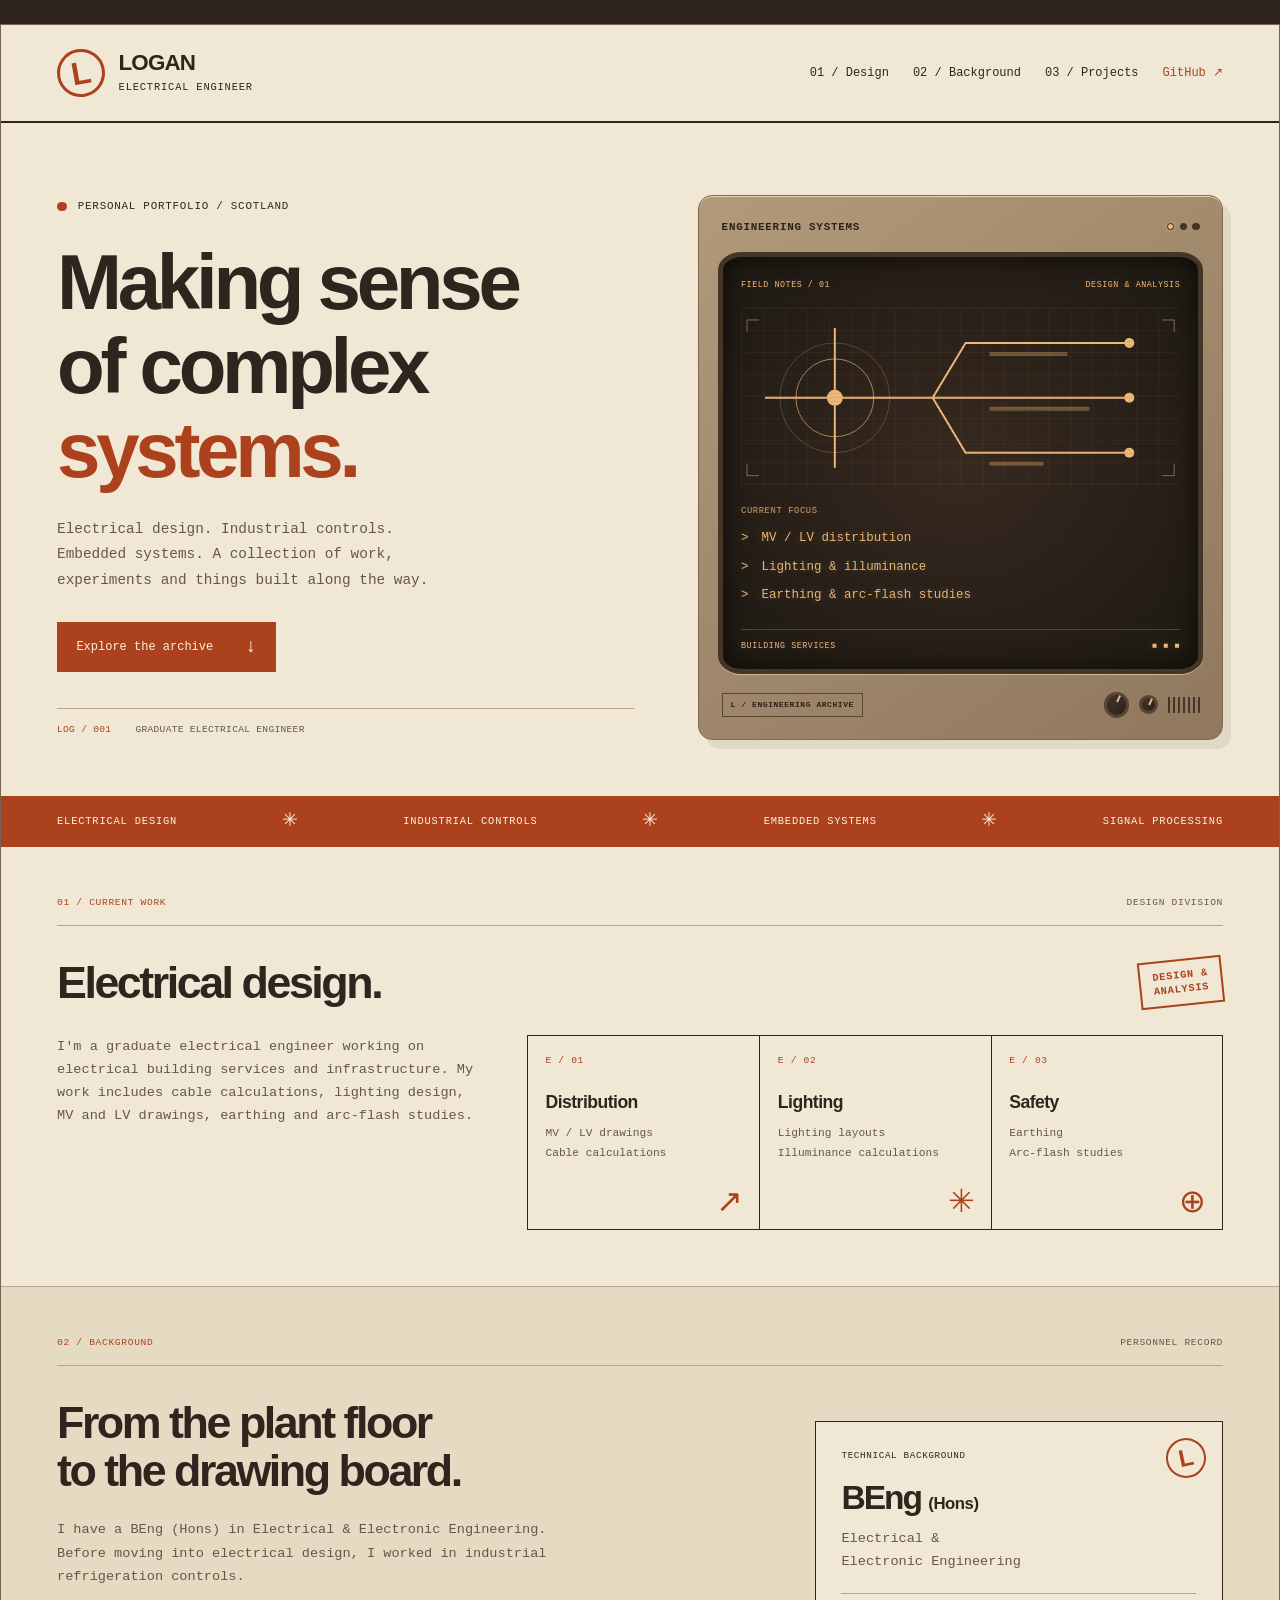
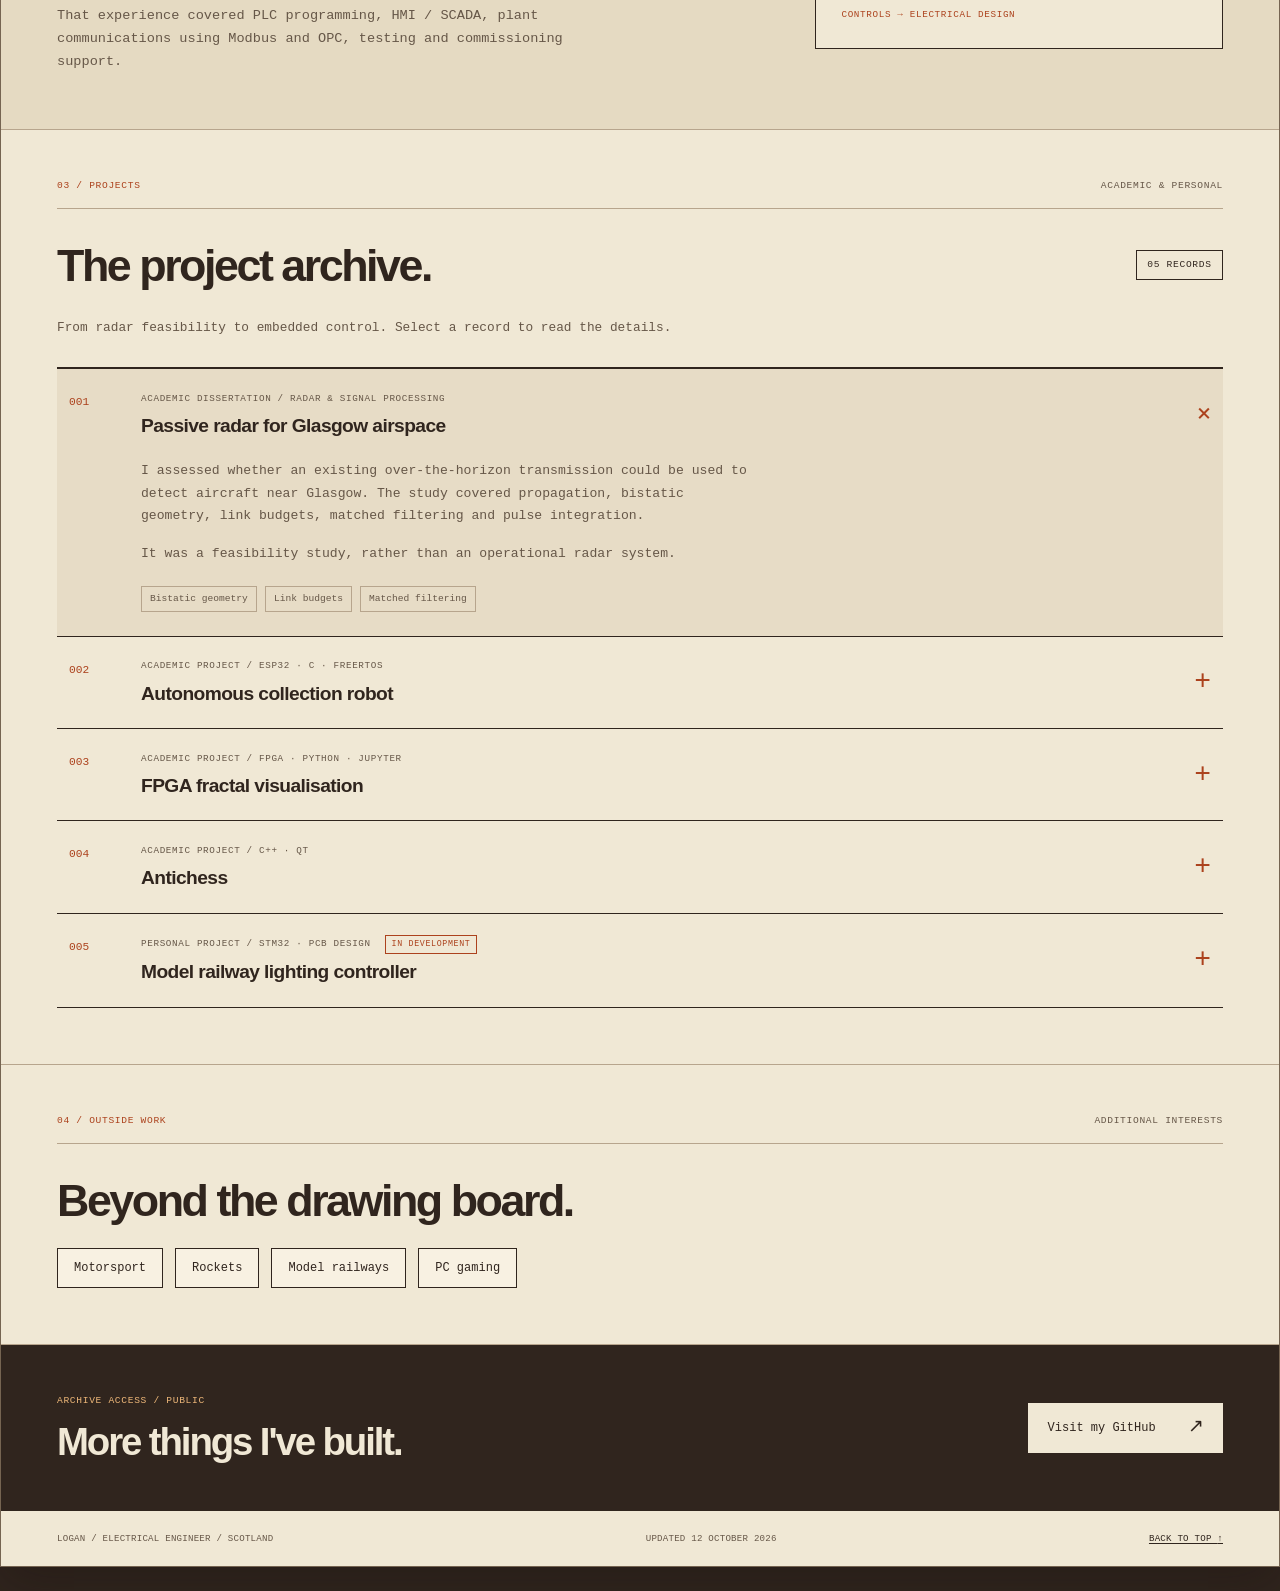
==== commit d2e22d7d: "Redesign portfolio as a retro-futuristic engineering archive" ====
--- a/index.html
+++ b/index.html
@@ -1,141 +1,131 @@
 <!doctype html>
 <html lang="en-GB">
 <head>
-<meta charset="utf-8">
-<meta name="viewport" content="width=device-width, initial-scale=1">
-<meta name="description" content="Logan — graduate electrical engineer in Scotland. Electrical design, industrial controls and personal projects.">
-<meta name="color-scheme" content="light dark">
-<title>Logan — Electrical Engineer</title>
-<link rel="icon" href="favicon.svg?v=blue1" type="image/svg+xml">
-<link rel="stylesheet" href="style.css?v=20261011">
+  <meta charset="utf-8">
+  <meta name="viewport" content="width=device-width, initial-scale=1">
+  <meta name="description" content="Logan — graduate electrical engineer in Scotland. Electrical design, industrial controls and personal projects.">
+  <meta name="theme-color" content="#30251e">
+  <meta name="color-scheme" content="light">
+  <title>Logan — Engineering Archive</title>
+  <link rel="icon" href="favicon.svg?v=archive1" type="image/svg+xml">
+  <link rel="stylesheet" href="style.css?v=20261012-archive1">
 </head>
 <body id="top">
-<a class="skip" href="#about">Skip to content</a>
+<a class="skip" href="#main">Skip to content</a>
+<div class="site">
+  <header class="masthead">
+    <a class="brand" href="#top" aria-label="Logan, back to top">
+      <span class="brand-symbol" aria-hidden="true">L</span>
+      <span class="brand-name">LOGAN<span>Electrical engineer</span></span>
+    </a>
+    <nav aria-label="Main navigation">
+      <a href="#about">01 / Design</a>
+      <a href="#experience">02 / Background</a>
+      <a href="#projects">03 / Projects</a>
+      <a class="nav-external" href="https://github.com/L0G4NN">GitHub <span aria-hidden="true">↗</span></a>
+    </nav>
+  </header>
 
-<div class="page">
+  <main id="main">
+    <section class="hero" aria-labelledby="hero-title">
+      <div class="hero-copy">
+        <p class="eyebrow"><span class="small-dot" aria-hidden="true"></span> Personal portfolio / Scotland</p>
+        <h1 id="hero-title">Making sense<br>of complex<br><span>systems.</span></h1>
+        <p class="hero-intro">Electrical design. Industrial controls. Embedded systems. A collection of work, experiments and things built along the way.</p>
+        <a class="button" href="#projects">Explore the archive <span aria-hidden="true">↓</span></a>
+        <div class="hero-footer"><span>LOG / 001</span><span>Graduate electrical engineer</span></div>
+      </div>
 
-<header>
-  <div class="titleblock">
-    <div class="name">
-      <h1>Logan</h1>
-      <p>Electrical engineer</p>
+      <aside class="console" aria-label="Current engineering focus">
+        <div class="console-header"><span>Engineering systems</span><span class="console-lights" aria-hidden="true"><i></i><i></i><i></i></span></div>
+        <div class="screen">
+          <div class="screen-heading"><span>FIELD NOTES / 01</span><span>DESIGN &amp; ANALYSIS</span></div>
+          <svg class="system-map" viewBox="0 0 440 180" fill="none" aria-hidden="true">
+            <defs><pattern id="screen-grid" width="22" height="22" patternUnits="userSpaceOnUse"><path d="M22 0H0V22" stroke="currentColor" stroke-opacity=".10"/></pattern></defs>
+            <rect width="440" height="180" fill="url(#screen-grid)"/>
+            <circle cx="94" cy="90" r="55" stroke="currentColor" stroke-opacity=".25"/>
+            <circle cx="94" cy="90" r="39" stroke="currentColor" stroke-opacity=".65"/>
+            <path d="M24 90H159M94 20V160M149 90H192L225 35H389M149 90H389M149 90H192L225 145H389" stroke="currentColor" stroke-width="2"/>
+            <circle cx="94" cy="90" r="8" fill="currentColor"/>
+            <circle cx="389" cy="35" r="5" fill="currentColor"/><circle cx="389" cy="90" r="5" fill="currentColor"/><circle cx="389" cy="145" r="5" fill="currentColor"/>
+            <path d="M249 46H327M249 101H349M249 156H303" stroke="currentColor" stroke-opacity=".35" stroke-width="4"/>
+            <path d="M18 12H6V24M422 12H434V24M18 168H6V156M422 168H434V156" stroke="currentColor" stroke-opacity=".5"/>
+          </svg>
+          <p class="terminal-label">CURRENT FOCUS</p>
+          <ul class="terminal-list">
+            <li><span aria-hidden="true">&gt;</span> MV / LV distribution</li>
+            <li><span aria-hidden="true">&gt;</span> Lighting &amp; illuminance</li>
+            <li><span aria-hidden="true">&gt;</span> Earthing &amp; arc-flash studies</li>
+          </ul>
+          <div class="screen-bottom"><span>Building services</span><span aria-hidden="true">■ ■ ■</span></div>
+        </div>
+        <div class="console-bottom"><span class="plate">L / ENGINEERING ARCHIVE</span><div class="console-controls" aria-hidden="true"><span class="dial"></span><span class="dial small"></span><span class="vent"></span></div></div>
+      </aside>
+    </section>
+
+    <div class="discipline-strip" aria-label="Engineering interests">
+      <span>Electrical design</span><span aria-hidden="true">✳</span><span>Industrial controls</span><span aria-hidden="true">✳</span><span>Embedded systems</span><span aria-hidden="true">✳</span><span>Signal processing</span>
     </div>
-    <dl class="details">
-      <div><dt>Based in</dt><dd>Scotland</dd></div>
-      <div><dt>Works on</dt><dd>Electrical building services and infrastructure</dd></div>
-      <div><dt>Last updated</dt><dd><time datetime="2026-10-11">11 October 2026</time></dd></div>
-    </dl>
-  </div>
-  <nav aria-label="Main navigation">
-    <a href="#about">Electrical design</a>
-    <a href="#experience">Background</a>
-    <a href="#projects">Projects</a>
-    <a href="#links">Links</a>
-  </nav>
-</header>
 
-<main>
+    <section id="about" class="section work" aria-labelledby="design-title">
+      <div class="section-marker"><span>01 / Current work</span><span>Design division</span></div>
+      <div class="section-heading"><h2 id="design-title">Electrical design.</h2><span class="stamp">DESIGN &amp;<br>ANALYSIS</span></div>
+      <div class="work-layout">
+        <p class="section-intro">I'm a graduate electrical engineer working on electrical building services and infrastructure. My work includes cable calculations, lighting design, MV and LV drawings, earthing and arc-flash studies.</p>
+        <div class="work-cards">
+          <article class="work-card"><span class="card-code">E / 01</span><h3>Distribution</h3><p>MV / LV drawings<br>Cable calculations</p><span class="card-symbol" aria-hidden="true">↗</span></article>
+          <article class="work-card"><span class="card-code">E / 02</span><h3>Lighting</h3><p>Lighting layouts<br>Illuminance calculations</p><span class="card-symbol" aria-hidden="true">✳</span></article>
+          <article class="work-card"><span class="card-code">E / 03</span><h3>Safety</h3><p>Earthing<br>Arc-flash studies</p><span class="card-symbol" aria-hidden="true">⊕</span></article>
+        </div>
+      </div>
+    </section>
 
-<section id="about">
-  <h2>Electrical design</h2>
-  <div class="content">
-    <p>I'm a graduate electrical engineer working on electrical building services and infrastructure. My work includes cable calculations, lighting design, MV and LV drawings, earthing and arc-flash studies.</p>
-    <table>
-      <caption>Current work</caption>
-      <tbody>
-        <tr><th scope="row">Distribution</th><td>MV / LV drawings<br>Cable calculations</td></tr>
-        <tr><th scope="row">Lighting</th><td>Lighting layouts<br>Illuminance calculations</td></tr>
-        <tr><th scope="row">Safety</th><td>Earthing<br>Arc-flash studies</td></tr>
-      </tbody>
-    </table>
-  </div>
-</section>
+    <section id="experience" class="section background" aria-labelledby="background-title">
+      <div class="section-marker"><span>02 / Background</span><span>Personnel record</span></div>
+      <div class="background-layout">
+        <div><h2 id="background-title">From the plant floor<br>to the drawing board.</h2><p>I have a BEng (Hons) in Electrical &amp; Electronic Engineering. Before moving into electrical design, I worked in industrial refrigeration controls.</p><p>That experience covered PLC programming, HMI / SCADA, plant communications using Modbus and OPC, testing and commissioning support.</p></div>
+        <aside class="qualification" aria-label="Education and experience"><span class="qualification-seal" aria-hidden="true">L</span><p class="eyebrow">Technical background</p><p class="degree">BEng <span>(Hons)</span></p><p>Electrical &amp;<br>Electronic Engineering</p><div class="qualification-footer">Controls → Electrical design</div></aside>
+      </div>
+    </section>
 
-<section id="experience">
-  <h2>Background</h2>
-  <div class="content">
-    <p>I have a BEng (Hons) in Electrical &amp; Electronic Engineering. Before moving into electrical design, I worked in industrial refrigeration controls.</p>
-    <p>That experience covered PLC programming, HMI / SCADA, plant communications using Modbus and OPC, testing and commissioning support.</p>
-  </div>
-</section>
+    <section id="projects" class="section projects" aria-labelledby="projects-title">
+      <div class="section-marker"><span>03 / Projects</span><span>Academic &amp; personal</span></div>
+      <div class="section-heading"><h2 id="projects-title">The project archive.</h2><span class="archive-count">05 records</span></div>
+      <p class="archive-intro">From radar feasibility to embedded control. Select a record to read the details.</p>
+      <div class="records">
+        <details class="record" open>
+          <summary><span class="record-number">001</span><span class="record-heading"><span class="record-category">Academic dissertation / Radar &amp; signal processing</span><span class="record-title">Passive radar for Glasgow airspace</span></span><span class="record-toggle" aria-hidden="true">+</span></summary>
+          <div class="record-body"><p>I assessed whether an existing over-the-horizon transmission could be used to detect aircraft near Glasgow. The study covered propagation, bistatic geometry, link budgets, matched filtering and pulse integration.</p><p>It was a feasibility study, rather than an operational radar system.</p><ul class="tags" aria-label="Project topics"><li>Bistatic geometry</li><li>Link budgets</li><li>Matched filtering</li></ul></div>
+        </details>
+        <details class="record">
+          <summary><span class="record-number">002</span><span class="record-heading"><span class="record-category">Academic project / ESP32 · C · FreeRTOS</span><span class="record-title">Autonomous collection robot</span></span><span class="record-toggle" aria-hidden="true">+</span></summary>
+          <div class="record-body"><p>An ESP32 robot combining ultrasonic sensing, steering, motor control and magnetic collection. My work covered embedded control, a FreeRTOS state machine and I²C communication with a separate ESP32-S3 camera unit.</p><a class="record-link" href="https://github.com/L0G4NN/EE579-Project">View robot source code <span aria-hidden="true">↗</span></a></div>
+        </details>
+        <details class="record">
+          <summary><span class="record-number">003</span><span class="record-heading"><span class="record-category">Academic project / FPGA · Python · Jupyter</span><span class="record-title">FPGA fractal visualisation</span></span><span class="record-toggle" aria-hidden="true">+</span></summary>
+          <div class="record-body"><p>I explored fractal computation in programmable logic, with a Python and Jupyter interface for controlling and viewing the results.</p></div>
+        </details>
+        <details class="record">
+          <summary><span class="record-number">004</span><span class="record-heading"><span class="record-category">Academic project / C++ · Qt</span><span class="record-title">Antichess</span></span><span class="record-toggle" aria-hidden="true">+</span></summary>
+          <div class="record-body"><p>A desktop implementation of the antichess variant, developed in C++ with Qt.</p><a class="record-link" href="https://github.com/L0G4NN/EE273Project">View Antichess source code <span aria-hidden="true">↗</span></a></div>
+        </details>
+        <details class="record">
+          <summary><span class="record-number">005</span><span class="record-heading"><span class="record-category">Personal project / STM32 · PCB design <span class="development">In development</span></span><span class="record-title">Model railway lighting controller</span></span><span class="record-toggle" aria-hidden="true">+</span></summary>
+          <div class="record-body"><p>I'm designing a small controller for each model building, using a shared 5 V supply. It combines 3.3 V regulation, MOSFET LED switching, local mode selection and an RS-485 bus.</p></div>
+        </details>
+      </div>
+    </section>
 
-<section id="projects">
-  <h2>Projects</h2>
-  <div class="content">
+    <section id="interests" class="section interests" aria-labelledby="interests-title">
+      <div class="section-marker"><span>04 / Outside work</span><span>Additional interests</span></div>
+      <h2 id="interests-title">Beyond the drawing board.</h2>
+      <ul class="interest-list"><li>Motorsport</li><li>Rockets</li><li>Model railways</li><li>PC gaming</li></ul>
+    </section>
 
-    <article>
-      <h3>Passive radar for Glasgow airspace</h3>
-      <ul class="meta">
-        <li>Academic dissertation</li>
-        <li>Radar and signal processing</li>
-      </ul>
-      <p>I assessed whether an existing over-the-horizon transmission could be used to detect aircraft near Glasgow. The study covered propagation, bistatic geometry, link budgets, matched filtering and pulse integration.</p>
-      <p>It was a feasibility study, rather than an operational radar system.</p>
-    </article>
+    <section id="links" class="contact" aria-labelledby="links-title"><div><p class="eyebrow">Archive access / Public</p><h2 id="links-title">More things I've built.</h2></div><a class="button button-light" href="https://github.com/L0G4NN">Visit my GitHub <span aria-hidden="true">↗</span></a></section>
+  </main>
 
-    <article>
-      <h3>Autonomous collection robot</h3>
-      <ul class="meta">
-        <li>Academic project</li>
-        <li>ESP32, C, FreeRTOS</li>
-      </ul>
-      <p>An ESP32 robot combining ultrasonic sensing, steering, motor control and magnetic collection. My work covered embedded control, a FreeRTOS state machine and I²C communication with a separate ESP32-S3 camera unit.</p>
-      <p><a href="https://github.com/L0G4NN/EE579-Project">Robot source code on GitHub</a></p>
-    </article>
-
-    <article>
-      <h3>FPGA fractal visualisation</h3>
-      <ul class="meta">
-        <li>Academic project</li>
-        <li>FPGA, Python, Jupyter</li>
-      </ul>
-      <p>I explored fractal computation in programmable logic, with a Python and Jupyter interface for controlling and viewing the results.</p>
-    </article>
-
-    <article>
-      <h3>Antichess</h3>
-      <ul class="meta">
-        <li>Academic project</li>
-        <li>C++ and Qt</li>
-      </ul>
-      <p>A desktop implementation of the antichess variant, developed in C++ with Qt.</p>
-      <p><a href="https://github.com/L0G4NN/EE273Project">Antichess source code on GitHub</a></p>
-    </article>
-
-    <article>
-      <h3>Model railway lighting controller</h3>
-      <ul class="meta">
-        <li>Personal project</li>
-        <li>STM32 and PCB design</li>
-        <li class="status">In development</li>
-      </ul>
-      <p>I'm designing a small controller for each model building, using a shared 5 V supply. It combines 3.3 V regulation, MOSFET LED switching, local mode selection and an RS-485 bus.</p>
-    </article>
-
-  </div>
-</section>
-
-<section id="interests">
-  <h2>Outside work</h2>
-  <div class="content">
-    <p>Motorsport, rockets, model railways and PC gaming.</p>
-  </div>
-</section>
-
-<section id="links">
-  <h2>Elsewhere</h2>
-  <div class="content">
-    <p><a href="https://github.com/L0G4NN">My GitHub profile</a></p>
-  </div>
-</section>
-
-</main>
-
-<footer>
-  <p>Plain HTML and CSS, hosted on GitHub Pages.</p>
-  <p><a href="#top">Back to top</a></p>
-</footer>
-
+  <footer><span>Logan / Electrical engineer / Scotland</span><span>Updated <time datetime="2026-10-12">12 October 2026</time></span><a href="#top">Back to top <span aria-hidden="true">↑</span></a></footer>
 </div>
 </body>
 </html>
--- a/style.css
+++ b/style.css
@@ -1,348 +1,216 @@
-/*
-  Logan's site: laid out like an engineering drawing sheet.
-  A ruled frame, a title block at the top, and content in labelled zones.
-  Light mode is drafting paper; dark mode is a blueprint.
-*/
-
+/* A retro-futuristic engineering archive: warm paper, institutional signage and amber CRT glass. */
 :root {
-  --paper: #eef1f4;
-  --ink: #13202f;
-  --muted: #4b5b6e;
-  --rule: #a9b5c4;
-  --link: #1d4f91;
-  --warn: #f5c400;      /* arc-flash yellow, used only for the status tag */
-  --warn-ink: #13202f;
-
-  --body: "ABC Areal Mono", "Areal Mono", ui-monospace, "SF Mono", Menlo, Consolas, "Courier New", monospace;
-  --display: "Iowan Old Style", "Palatino Linotype", Palatino, Georgia, serif;
-}
-
-@media (prefers-color-scheme: dark) {
-  :root {
-    --paper: #0e1a2b;
-    --ink: #e4ebf5;
-    --muted: #9fb0c6;
-    --rule: #38506f;
-    --link: #8db7f0;
-  }
-}
-
-*,
-*::before,
-*::after {
-  box-sizing: border-box;
-}
-
-html {
-  background: var(--paper);
-  scroll-behavior: smooth;
-  scroll-padding-top: 1rem;
-}
-
+  color-scheme: light;
+  --paper: #f0e8d5;
+  --paper-light: #f8f1e2;
+  --ink: #30251e;
+  --muted: #665748;
+  --orange: #ac421d;
+  --orange-bright: #d96b33;
+  --rule: #b7a58d;
+  --amber: #edb779;
+  --mono: "ABC Areal Mono", "Areal Mono", "SFMono-Regular", Consolas, "Liberation Mono", monospace;
+  --display: "Arial Black", "Helvetica Neue", Arial, sans-serif;
+}
+*, *::before, *::after { box-sizing: border-box; }
+html { scroll-behavior: smooth; scroll-padding-top: 1.5rem; background: var(--ink); }
+body { margin: 0; color: var(--ink); background: var(--ink); font-family: var(--mono); font-size: 1rem; line-height: 1.7; }
+::selection { color: var(--paper-light); background: var(--orange); }
+a { color: var(--orange); text-underline-offset: .25em; }
+a:hover { text-decoration-thickness: 2px; }
+a:focus-visible, summary:focus-visible { outline: 3px solid var(--orange); outline-offset: 5px; }
+button, a, summary { -webkit-tap-highlight-color: transparent; }
+p { margin: 0 0 1rem; }
+p:last-child { margin-bottom: 0; }
+.skip { position: absolute; top: .5rem; left: .5rem; transform: translateY(-200%); z-index: 20; padding: .75rem 1rem; background: var(--paper-light); }
+.skip:focus { transform: none; }
+.site { max-width: 90rem; margin: 1.5rem auto; background: var(--paper); border: 1px solid #756451; box-shadow: 0 16px 48px #170f0c55; }
+.masthead { display: flex; justify-content: space-between; align-items: center; gap: 2rem; padding: 1.5rem 3.5rem; border-bottom: 2px solid var(--ink); }
+.brand { display: flex; align-items: center; gap: .85rem; color: var(--ink); text-decoration: none; }
+.brand-symbol { display: grid; place-items: center; width: 3rem; height: 3rem; border: 3px solid var(--orange); border-radius: 50%; color: var(--orange); font: 900 2rem/1 var(--display); transform: rotate(-10deg); }
+.brand-name { font: 900 1.4rem/1.05 var(--display); letter-spacing: -.04em; }
+.brand-name > span { display: block; margin-top: .35rem; font: .65rem/1.4 var(--mono); letter-spacing: .08em; text-transform: uppercase; }
+nav { display: flex; flex-wrap: wrap; gap: 1.5rem; }
+nav a { color: var(--ink); font-size: .75rem; text-decoration: none; }
+nav a:hover { color: var(--orange); text-decoration: underline; }
+nav .nav-external { color: var(--orange); }
+.hero { display: grid; grid-template-columns: 1.1fr 1fr; align-items: center; gap: 4rem; padding: 4.5rem 3.5rem 3.5rem; position: relative; }
+.eyebrow, .section-marker, .console-header, .terminal-label, .plate, .card-code, .record-category, .archive-count, .qualification-footer, .screen-heading, .screen-bottom { font-size: .68rem; letter-spacing: .07em; text-transform: uppercase; }
+.eyebrow { display: flex; align-items: center; gap: .7rem; margin-bottom: 1.5rem; }
+.small-dot { width: .6rem; height: .6rem; flex-shrink: 0; border-radius: 50%; background: var(--orange); }
+h1, h2, h3 { font-family: var(--display); font-weight: 900; line-height: 1.08; letter-spacing: -.055em; }
+h1 { margin: 0 0 1.5rem; font-size: clamp(3.25rem, 6.1vw, 5.5rem); }
+h1 > span { color: var(--orange); }
+.hero-intro { max-width: 45ch; color: var(--muted); font-size: .9rem; line-height: 1.8; margin-bottom: 1.75rem; }
+.button { display: inline-flex; align-items: center; justify-content: space-between; gap: 2rem; padding: .85rem 1.15rem; background: var(--orange); color: var(--paper-light); border: 1px solid var(--orange); font-size: .75rem; text-decoration: none; }
+.button:hover { background: var(--ink); border-color: var(--ink); }
+.button > span { font-size: 1.2rem; line-height: 1; }
+.hero-footer { display: flex; gap: 1.5rem; margin-top: 2.25rem; padding-top: .8rem; border-top: 1px solid var(--rule); font-size: .6rem; text-transform: uppercase; letter-spacing: .03em; color: var(--muted); }
+.hero-footer > span:first-child { color: var(--orange); }
+.console { min-width: 0; padding: 1.2rem; border-radius: 14px; border: 1px solid #806750; background: linear-gradient(145deg, #b19a7a, #8f785d); box-shadow: inset 0 1px 0 #e9d7b1, 8px 9px 0 #30251e14; }
+.console-header { display: flex; justify-content: space-between; align-items: center; gap: .5rem; padding: .15rem .2rem 1rem; color: #2d2118; font-weight: bold; }
+.console-lights { display: flex; gap: .35rem; }
+.console-lights i { width: .45rem; height: .45rem; border-radius: 50%; background: #4a3527; border: 1px solid #30251e; }
+.console-lights i:first-child { background: #efbb79; box-shadow: 0 0 5px #edb77966; }
+.screen { position: relative; overflow: hidden; border: 5px solid #453527; border-radius: 24px / 18px; padding: 1.3rem 1.1rem 1rem; background: radial-gradient(ellipse at center, #382a20, #1d1914); color: var(--amber); box-shadow: inset 0 0 25px #0009, 0 1px 0 #d0b693; text-shadow: 0 0 8px #edb77944; }
+.screen::after { content: ""; position: absolute; inset: 0; pointer-events: none; background: repeating-linear-gradient(0deg, transparent 0, transparent 3px, #0002 3px, #0002 4px); opacity: .5; }
+.screen-heading, .screen-bottom { display: flex; justify-content: space-between; gap: .75rem; font-size: .52rem; position: relative; z-index: 1; }
+.system-map { display: block; width: 100%; height: auto; margin: 1rem 0; color: var(--amber); }
+.terminal-label { font-size: .55rem; opacity: .85; margin-bottom: .6rem; }
+.terminal-list { list-style: none; padding: 0; margin: 0 0 1.4rem; font-size: .78rem; }
+.terminal-list li + li { margin-top: .45rem; }
+.terminal-list span { margin-right: .35rem; }
+.screen-bottom { padding-top: .6rem; border-top: 1px solid #edb77944; }
+.console-bottom { display: flex; justify-content: space-between; align-items: center; gap: 1rem; padding: 1.1rem .2rem .15rem; }
+.plate { border: 1px solid #5d4632; color: #2d2118; padding: .25rem .5rem; font-size: .5rem; font-weight: bold; }
+.console-controls { display: flex; gap: .6rem; align-items: center; }
+.dial { display: block; width: 1.6rem; height: 1.6rem; border: 3px solid #584534; border-radius: 50%; background: linear-gradient(130deg, #423329, #2c211a); position: relative; }
+.dial::before { content: ""; position: absolute; left: 50%; top: 0; width: 2px; height: .45rem; background: #d4bd94; transform: rotate(25deg); transform-origin: bottom; }
+.dial.small { width: 1.2rem; height: 1.2rem; }
+.vent { width: 2rem; height: 1rem; background: repeating-linear-gradient(90deg, #453527 0, #453527 2px, transparent 2px, transparent 5px); }
+.discipline-strip { display: flex; justify-content: space-between; align-items: center; gap: .75rem 1rem; flex-wrap: wrap; padding: 1rem 3.5rem; background: var(--orange); color: var(--paper-light); font-size: .65rem; letter-spacing: .08em; text-transform: uppercase; }
+.discipline-strip > span[aria-hidden] { font-size: 1.2rem; line-height: 1; }
+.section { padding: 3rem 3.5rem 3.5rem; border-bottom: 1px solid var(--rule); }
+.section-marker { display: flex; justify-content: space-between; gap: 1rem; color: var(--muted); padding-bottom: .85rem; border-bottom: 1px solid var(--rule); margin-bottom: 2rem; font-size: .6rem; }
+.section-marker span:first-child { color: var(--orange); }
+.section-heading { display: flex; align-items: center; justify-content: space-between; gap: 1.5rem; margin-bottom: 1.75rem; }
+h2 { font-size: clamp(2rem, 3.5vw, 3rem); margin: 0; }
+.stamp { padding: .5rem .75rem; border: 2px solid var(--orange); color: var(--orange); font: 700 .65rem/1.3 var(--mono); letter-spacing: .07em; text-align: center; transform: rotate(-6deg); }
+.work-layout { display: grid; grid-template-columns: 1fr 1.65fr; gap: 3rem; align-items: start; }
+.section-intro { font-size: .85rem; color: var(--muted); }
+.work-cards { display: grid; grid-template-columns: repeat(3, minmax(0, 1fr)); border: 1px solid var(--ink); }
+.work-card { padding: 1.1rem; position: relative; }
+.work-card + .work-card { border-left: 1px solid var(--ink); }
+.card-code { display: block; color: var(--orange); margin-bottom: 1.5rem; font-size: .6rem; }
+h3 { font-size: 1.1rem; letter-spacing: -.03em; margin: 0 0 .65rem; }
+.work-card p { font-size: .7rem; color: var(--muted); line-height: 1.8; padding-bottom: 2rem; }
+.card-symbol { position: absolute; right: 1rem; bottom: .75rem; font: 2rem/1 var(--display); color: var(--orange); }
+.background { background: #e5dac2; }
+.background-layout { display: grid; grid-template-columns: 1.7fr 1fr; gap: 4rem; align-items: center; }
+.background h2 { margin-bottom: 1.5rem; }
+.background p:not(.eyebrow):not(.degree) { font-size: .85rem; max-width: 65ch; color: var(--muted); }
+.qualification { padding: 1.6rem; border: 1px solid var(--ink); background: var(--paper); position: relative; }
+.qualification .eyebrow { font-size: .58rem; margin-bottom: 1rem; padding-right: 3rem; }
+.qualification .degree { font: 900 2.1rem/1.1 var(--display); letter-spacing: -.06em; margin-bottom: .65rem; }
+.degree span { font-size: 1.05rem; letter-spacing: -.03em; }
+.qualification-seal { position: absolute; top: 1rem; right: 1rem; width: 2.5rem; height: 2.5rem; display: grid; place-items: center; border: 2px solid var(--orange); border-radius: 50%; color: var(--orange); font: 900 1.5rem/1 var(--display); transform: rotate(-12deg); }
+.qualification-footer { border-top: 1px solid var(--rule); margin-top: 1.25rem; padding-top: .8rem; font-size: .58rem; color: var(--orange); }
+.archive-count { white-space: nowrap; border: 1px solid var(--ink); padding: .35rem .65rem; font-size: .6rem; }
+.archive-intro { color: var(--muted); font-size: .8rem; margin-bottom: 1.75rem; }
+.records { border-top: 2px solid var(--ink); }
+.record { border-bottom: 1px solid var(--ink); }
+.record summary { display: grid; grid-template-columns: 3rem minmax(0, 1fr) 1.5rem; gap: 1.5rem; align-items: center; padding: 1.35rem .75rem; cursor: pointer; list-style: none; }
+.record summary::-webkit-details-marker { display: none; }
+.record summary:hover { background: #ac421d0b; }
+.record-number { align-self: start; font-size: .7rem; color: var(--orange); padding-top: .15rem; }
+.record-heading { display: block; min-width: 0; }
+.record-category { display: block; font-size: .58rem; color: var(--muted); margin-bottom: .4rem; line-height: 1.8; }
+.record-title { display: block; font: 700 1.2rem/1.3 var(--display); letter-spacing: -.03em; }
+.record-toggle { justify-self: end; color: var(--orange); font: 1.75rem/1 var(--mono); transition: transform .15s ease; }
+.record[open] .record-toggle { transform: rotate(45deg); }
+.record[open] summary { background: #e7dcc6; }
+.record-body { padding: 0 3.75rem 1.5rem 5.25rem; background: #e7dcc6; }
+.record-body p { max-width: 78ch; font-size: .82rem; color: var(--muted); }
+.record-link { display: inline-flex; gap: 1rem; font-size: .75rem; font-weight: bold; margin-top: .2rem; }
+.tags { display: flex; flex-wrap: wrap; gap: .5rem; list-style: none; margin: 1.25rem 0 0; padding: 0; }
+.tags li { font-size: .6rem; border: 1px solid var(--rule); padding: .25rem .5rem; color: var(--muted); }
+.development { display: inline-block; margin-left: .5rem; color: var(--orange); border: 1px solid var(--orange); padding: .05rem .35rem; font-size: .52rem; }
+.interests h2 { margin-bottom: 1.5rem; }
+.interest-list { display: flex; flex-wrap: wrap; gap: .75rem; padding: 0; margin: 0; list-style: none; }
+.interest-list li { padding: .55rem 1rem; border: 1px solid var(--ink); font-size: .75rem; background: var(--paper-light); }
+.contact { display: flex; justify-content: space-between; align-items: center; gap: 2rem; padding: 3rem 3.5rem; background: var(--ink); color: var(--paper); }
+.contact .eyebrow { color: var(--amber); font-size: .6rem; margin-bottom: .75rem; }
+.contact h2 { font-size: clamp(1.75rem, 3vw, 2.5rem); }
+.button-light { background: var(--paper); color: var(--ink); border-color: var(--paper); white-space: nowrap; }
+.button-light:hover { background: var(--amber); color: var(--ink); border-color: var(--amber); }
+.contact a:focus-visible { outline-color: var(--amber); }
+footer { display: flex; flex-wrap: wrap; justify-content: space-between; gap: .75rem 1.5rem; padding: 1.25rem 3.5rem; font-size: .57rem; text-transform: uppercase; letter-spacing: .025em; color: var(--muted); }
+footer a { color: var(--ink); }
+@media (max-width: 1100px) {
+  .site { margin: .75rem; }
+  .masthead { padding: 1.25rem 2rem; }
+  .hero { padding: 3.5rem 2rem 3rem; gap: 2.5rem; }
+  .discipline-strip { padding-inline: 2rem; }
+  .section { padding: 2.5rem 2rem; }
+  .work-layout { grid-template-columns: 1fr; gap: 1.5rem; }
+  .section-intro { max-width: 75ch; }
+  .background-layout { gap: 2rem; }
+  .contact, footer { padding-inline: 2rem; }
+}
+@media (max-width: 780px) {
+  .masthead { align-items: flex-start; gap: 1.5rem; flex-direction: column; }
+  nav { width: 100%; justify-content: space-between; gap: .75rem; }
+  nav a { font-size: .65rem; }
+  .hero { grid-template-columns: 1fr; gap: 2.5rem; padding-top: 2.5rem; }
+  h1 { font-size: clamp(3.25rem, 10vw, 5.25rem); }
+  .hero-intro { max-width: 55ch; }
+  .console { width: 100%; max-width: 33rem; }
+  .discipline-strip { justify-content: flex-start; gap: .65rem 1rem; }
+  .discipline-strip > span[aria-hidden] { display: none; }
+  .discipline-strip > span:not([aria-hidden]) { border-left: 1px solid #f8f1e280; padding-left: .75rem; }
+  .background-layout { grid-template-columns: 1fr; }
+  .qualification { max-width: 28rem; }
+  .contact { align-items: flex-start; flex-direction: column; }
+}
+@media (max-width: 480px) {
+  .site { margin: 0; border-left: 0; border-right: 0; }
+  .masthead { padding: 1.25rem; }
+  .hero { padding: 2.25rem 1.25rem; }
+  h1 { font-size: clamp(2.3rem, 10.5vw, 3.15rem); }
+  .hero-footer { flex-direction: column; gap: .3rem; margin-top: 1.5rem; }
+  .console { padding: .85rem; }
+  .screen { padding: 1rem .75rem; }
+  .screen-heading { flex-wrap: wrap; gap: .3rem; }
+  .console-header { font-size: .6rem; }
+  .console-bottom { gap: .5rem; }
+  .console-controls { gap: .35rem; }
+  .vent { display: none; }
+  .plate { font-size: .45rem; padding: .25rem .3rem; }
+  .terminal-list { font-size: .65rem; }
+  .discipline-strip { padding: .9rem 1.25rem; font-size: .58rem; }
+  .section { padding: 2rem 1.25rem; }
+  .section-marker { font-size: .5rem; gap: .75rem; margin-bottom: 1.5rem; }
+  .section-marker > span:last-child { text-align: right; }
+  h2 { font-size: clamp(1.75rem, 8vw, 2rem); }
+  .stamp { font-size: .5rem; padding: .4rem; }
+  .work-cards { grid-template-columns: 1fr; }
+  .work-card { padding: 1rem; }
+  .work-card + .work-card { border-left: 0; border-top: 1px solid var(--ink); }
+  .card-code { margin-bottom: .75rem; }
+  .work-card p { padding-bottom: 0; font-size: .8rem; }
+  .card-symbol { bottom: 1rem; }
+  .section-heading { gap: .75rem; }
+  .archive-count { font-size: .5rem; padding: .3rem; }
+  .record summary { grid-template-columns: 1.75rem minmax(0, 1fr) 1rem; gap: .5rem; padding: 1.15rem .25rem; }
+  .record-number { font-size: .55rem; }
+  .record-title { font-size: 1rem; }
+  .record-category { font-size: .5rem; }
+  .record-body { padding: 0 1rem 1.25rem 2.5rem; }
+  .record-body p { font-size: .75rem; }
+  .development { margin-left: 0; margin-top: .2rem; }
+  .interest-list li { padding: .4rem .65rem; font-size: .65rem; }
+  .contact { padding: 2rem 1.25rem; }
+  footer { padding: 1.25rem; flex-direction: column; gap: .5rem; }
+}
 @media (prefers-reduced-motion: reduce) {
   html { scroll-behavior: auto; }
-}
-
-body {
-  margin: 0;
-  padding: 1rem;
-  background: var(--paper);
-  color: var(--ink);
-  font-family: var(--body);
-  font-size: 1rem;
-  line-height: 1.65;
-}
-
-::selection {
-  background: var(--warn);
-  color: var(--warn-ink);
-}
-
-/* ---------- Sheet frame ---------- */
-
-.page {
-  max-width: 62rem;
-  margin: 0 auto;
-  padding: clamp(1.25rem, 4vw, 2.5rem);
-  border: 2px solid var(--ink);
-  box-shadow: inset 0 0 0 5px var(--paper), inset 0 0 0 6px var(--rule);
-}
-
-/* ---------- Links ---------- */
-
-a {
-  color: var(--link);
-  text-underline-offset: 0.2em;
-  text-decoration-thickness: 1px;
-}
-
-a:hover {
-  text-decoration-thickness: 2px;
-}
-
-a:focus-visible {
-  outline: 3px solid var(--ink);
-  outline-offset: 3px;
-}
-
-.skip {
-  position: absolute;
-  left: -999px;
-  top: 0;
-  padding: 0.5rem 1rem;
-  background: var(--warn);
-  color: var(--warn-ink);
-}
-
-.skip:focus {
-  left: 1rem;
-  top: 1rem;
-  z-index: 10;
-}
-
-/* ---------- Title block ---------- */
-
-.titleblock {
-  display: grid;
-  grid-template-columns: 1fr 17rem;
-  border: 1px solid var(--ink);
-}
-
-.name {
-  padding: 1.5rem 1.75rem 1.75rem;
-  border-right: 1px solid var(--ink);
-}
-
-h1 {
-  margin: 0;
-  font-family: var(--display);
-  font-weight: 400;
-  font-size: clamp(3.5rem, 10vw, 6rem);
-  line-height: 1;
-  letter-spacing: -0.02em;
-}
-
-.name p {
-  margin: 0.75rem 0 0;
-  font-size: 1.125rem;
-}
-
-.details {
-  display: flex;
-  flex-direction: column;
-  margin: 0;
-}
-
-.details div {
-  flex: 1;
-  padding: 0.6rem 1rem;
-}
-
-.details div + div {
-  border-top: 1px solid var(--ink);
-}
-
-.details dt {
-  color: var(--muted);
-  font-size: 0.875rem;
-}
-
-.details dd {
-  margin: 0;
-  line-height: 1.4;
-}
-
-/* ---------- Navigation ---------- */
-
-nav {
-  display: flex;
-  flex-wrap: wrap;
-  border: 1px solid var(--ink);
-  border-top: 0;
-}
-
-nav a {
-  padding: 0.6rem 1.1rem;
-  border-right: 1px solid var(--ink);
-  color: var(--ink);
-  text-decoration: none;
-}
-
-nav a:hover {
-  background: var(--ink);
-  color: var(--paper);
-}
-
-/* ---------- Sections ---------- */
-
-main {
-  margin-top: 2rem;
-}
-
-section {
-  display: grid;
-  grid-template-columns: 11rem minmax(0, 1fr);
-  gap: 0.5rem 2.5rem;
-  padding: 2.25rem 0;
-  border-top: 1px solid var(--rule);
-}
-
-section:first-child {
-  border-top: 0;
-  padding-top: 0;
-}
-
-h2 {
-  margin: 0;
-  font-family: var(--display);
-  font-weight: 400;
-  font-size: 1.75rem;
-  line-height: 1.15;
-}
-
-.content p {
-  max-width: 62ch;
-  margin: 0 0 1rem;
-}
-
-.content p:last-child {
-  margin-bottom: 0;
-}
-
-/* ---------- Table ---------- */
-
-table {
-  width: 100%;
-  max-width: 40rem;
-  margin-top: 1.75rem;
-  border-collapse: collapse;
-}
-
-caption {
-  margin-bottom: 0.5rem;
-  color: var(--muted);
-  font-size: 0.875rem;
-  text-align: left;
-}
-
-th,
-td {
-  padding: 0.6rem 0.9rem;
-  border: 1px solid var(--ink);
-  text-align: left;
-  vertical-align: top;
-}
-
-th {
-  width: 9rem;
-  font-weight: 700;
-}
-
-/* ---------- Projects ---------- */
-
-h3 {
-  margin: 0;
-  font-family: var(--display);
-  font-weight: 400;
-  font-size: 1.375rem;
-  line-height: 1.3;
-}
-
-article {
-  padding: 1.75rem 0;
-  border-top: 1px solid var(--rule);
-}
-
-article:first-child {
-  padding-top: 0;
-  border-top: 0;
-}
-
-article:last-child {
-  padding-bottom: 0;
-}
-
-.meta {
-  display: flex;
-  flex-wrap: wrap;
-  gap: 0.25rem 0;
-  margin: 0.4rem 0 1rem;
-  padding: 0;
-  list-style: none;
-  color: var(--muted);
-  font-size: 0.875rem;
-}
-
-.meta li + li {
-  margin-left: 0.75rem;
-  padding-left: 0.75rem;
-  border-left: 1px solid var(--rule);
-}
-
-.meta .status {
-  padding-right: 0.6rem;
-  background: var(--warn);
-  border-left-color: var(--warn);
-  color: var(--warn-ink);
-}
-
-/* ---------- Footer ---------- */
-
-footer {
-  display: flex;
-  flex-wrap: wrap;
-  justify-content: space-between;
-  gap: 0.5rem 1.5rem;
-  margin-top: 1rem;
-  padding-top: 1rem;
-  border-top: 1px solid var(--ink);
-  color: var(--muted);
-  font-size: 0.875rem;
-}
-
-footer p {
-  margin: 0;
-}
-
-/* ---------- Small screens ---------- */
-
-@media (max-width: 46rem) {
-  body {
-    padding: 0.5rem;
-  }
-
-  .titleblock {
-    grid-template-columns: 1fr;
-  }
-
-  .name {
-    border-right: 0;
-    border-bottom: 1px solid var(--ink);
-  }
-
-  .details div {
-    flex: none;
-  }
-
-  nav a {
-    flex: 1 1 45%;
-    border-bottom: 1px solid var(--ink);
-  }
-
-  nav a:nth-child(even) {
-    border-right: 0;
-  }
-
-  nav a:nth-last-child(-n + 2) {
-    border-bottom: 0;
-  }
-
-  section {
-    grid-template-columns: 1fr;
-    gap: 0.75rem;
-  }
-
-  th {
-    width: 7rem;
-  }
-}
+  .record-toggle { transition: none; }
+}
+@media (forced-colors: active) {
+  .button, .brand-symbol, .stamp, .qualification, .work-cards, .record { border-color: ButtonText; }
+  .screen::after { display: none; }
+  .small-dot, .console-lights i { border: 1px solid CanvasText; }
+}
+@media print {
+  html, body, .site { color: #000; background: #fff; }
+  .site { margin: 0; border: 0; box-shadow: none; }
+  .masthead nav, .console, .button, .discipline-strip, .contact, .record-toggle { display: none; }
+  .hero, .work-layout, .background-layout { display: block; }
+  .hero, .section, footer, .masthead { padding: 1rem 0; }
+  h1 { font-size: 3rem; }
+  h2 { font-size: 1.75rem; }
+  .background, .qualification, .record[open] summary, .record-body { background: #fff; }
+  .qualification { margin-top: 1rem; }
+  .record, .work-card, .qualification { break-inside: avoid; }
+  a { color: #000; }
+}
